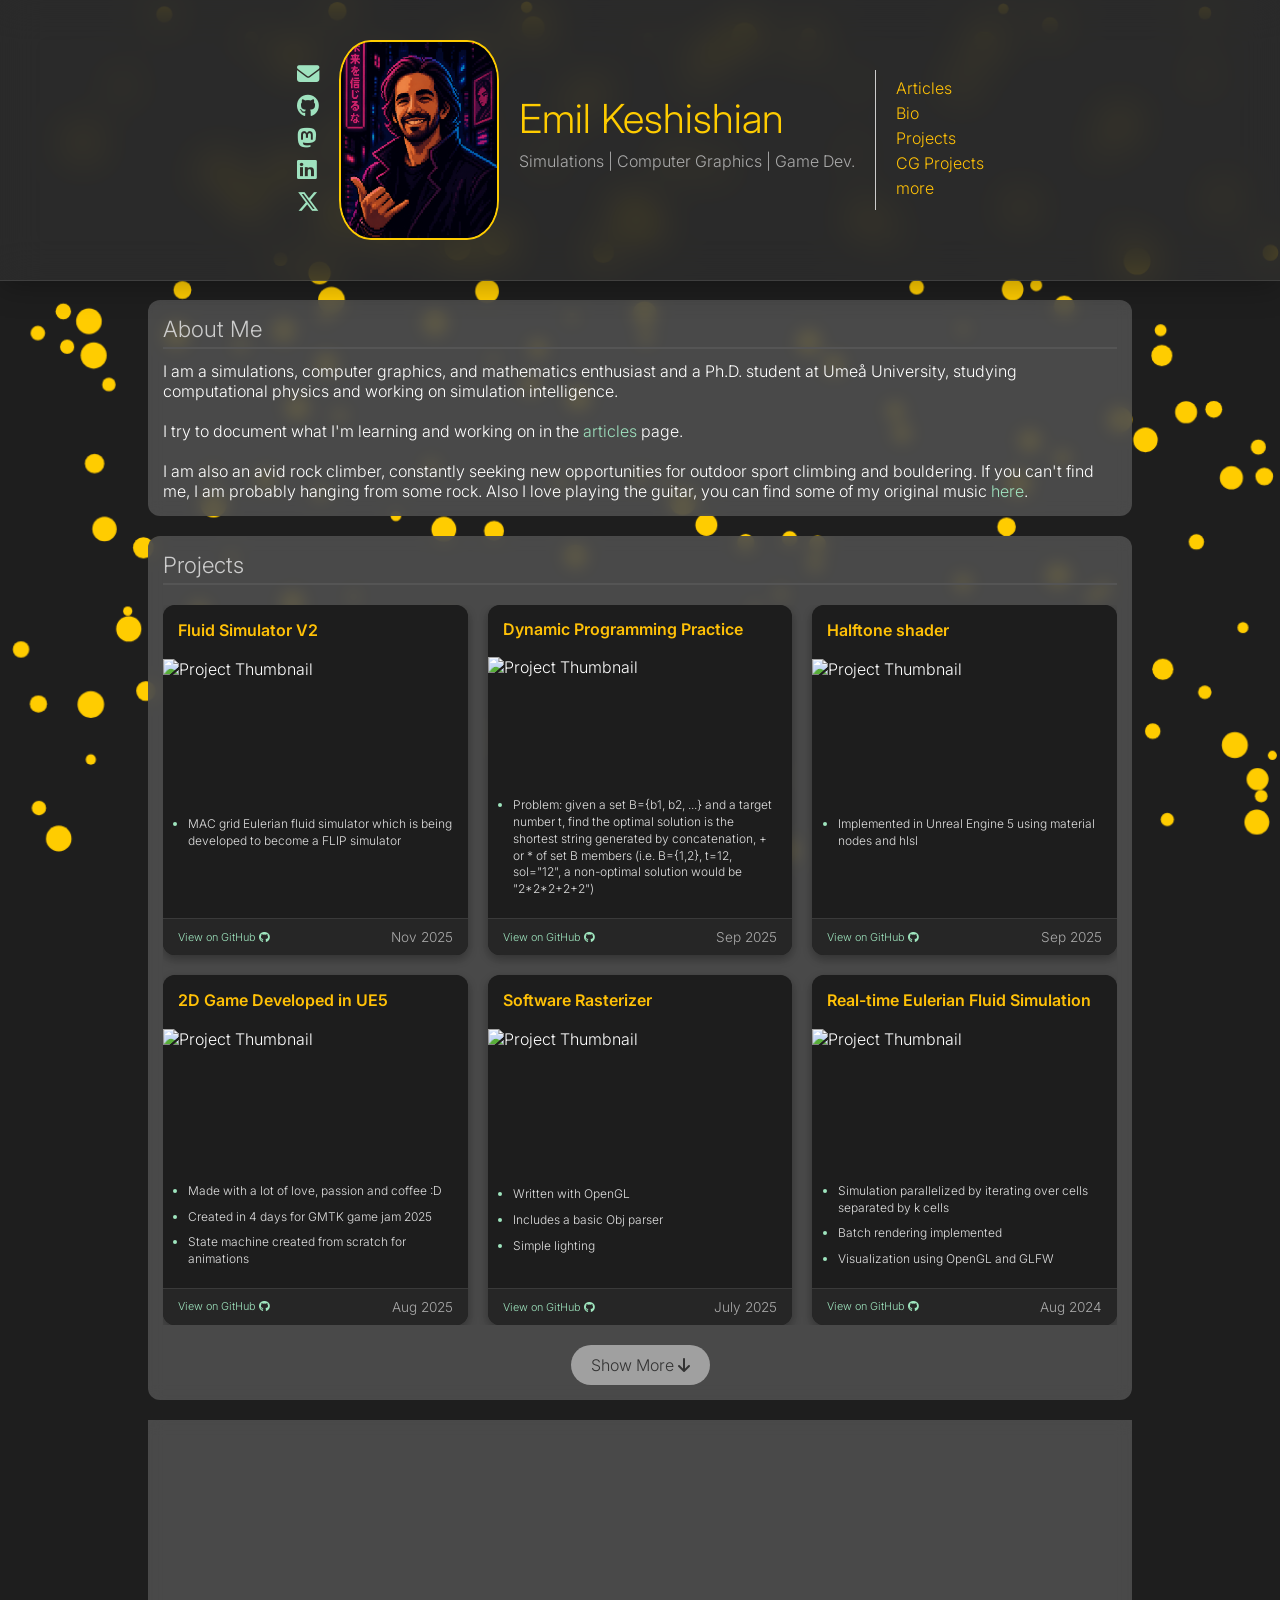
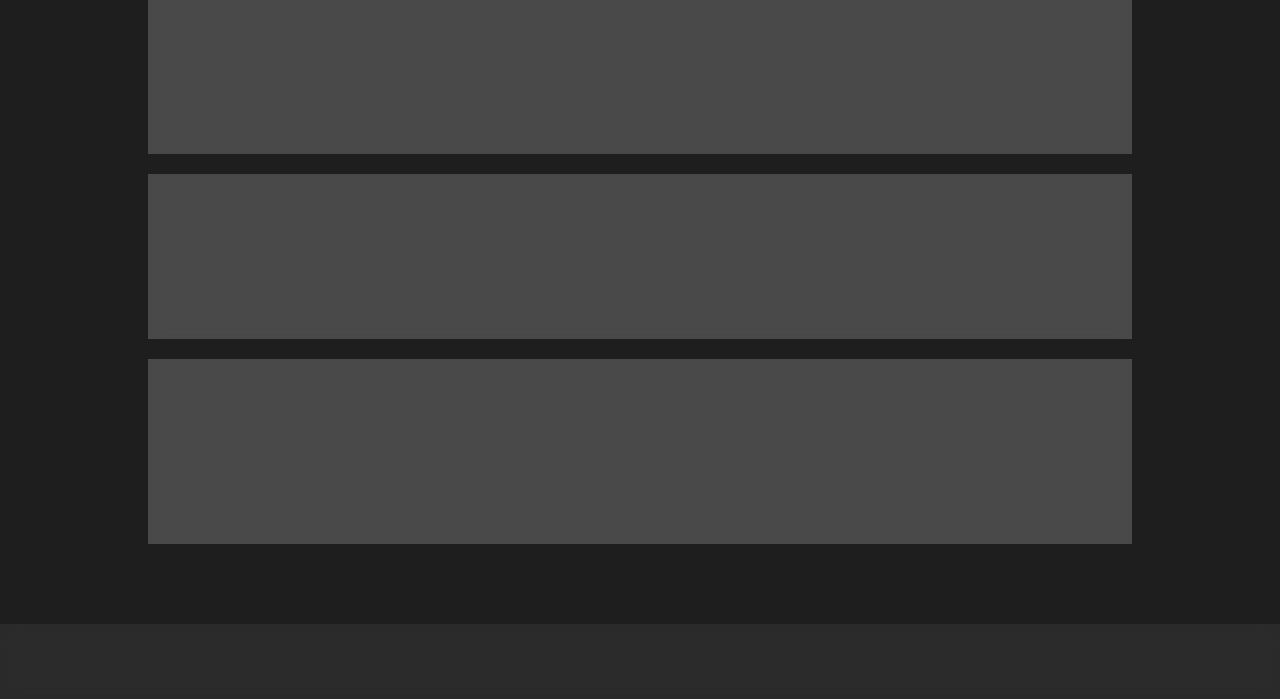
==== index.html @ 8bcf00ff "fix: link" ====
<!DOCTYPE html>
<html lang="en">
<head>
    <meta charset="UTF-8">
    <meta name="viewport" content="width=device-width, initial-scale=1.0">
    <meta name="google-site-verification" content="fWHd7AuyIKU2FDSsax-mWUvRZ1PryeuYMjYUoJtfT48" />
    <title>EmilKsh</title>
    <link href="https://fonts.googleapis.com/css2?family=JetBrains+Mono:wght@400;600&family=Inter:wght@300;400;600&display=swap" rel="stylesheet">
    <link rel="stylesheet" href="styles.css">
</head>
<body>
    <canvas id="myCanvas"></canvas>
    <script src="2DBallsWithCollision.js"></script>
    <header>
        <link href="https://cdnjs.cloudflare.com/ajax/libs/font-awesome/6.6.0/css/all.min.css" rel="stylesheet">
        <div class="header-container">
            <nav class="header-links">
                <a href="mailto:emil.keshishan@umu.se"><i class="fas fa-envelope"></i></a>
                <a href="https://github.com/EmilKsh" target="_blank"><i class="fab fa-github"></i></a>
                <a rel="me" href="https://mastodon.gamedev.place/@Emilkd"><i class="fa-brands fa-mastodon"></i></a>
                <a href="https://www.linkedin.com/in/emil-keshishian-50ab621b4/" target="_blank"><i class="fab fa-linkedin"></i></a>
                <!-- <a href="https://drive.google.com/file/d/1CKlAvBtIbfJ9ToDz2MbEmEGNivQzbcNC/view?usp=sharing" target="_blank"><i class="fas fa-file-alt"></i></a> -->
                <a rel="me" href="https://x.com/Emil_ksh"><i class="fab fa-x-twitter"></i></a>
            </nav>
            
            <div class="profile-container">
                <img src="./Images/ProfilePic.png" alt="Profile photo of Emil Keshishian">
                <div class="profile-info">
                    <h1>Emil Keshishian</h1>
                    <p>Simulations | Computer Graphics | Game Dev.</p>
                </div>
            </div>
            <div class="vertical-divider"></div> <!-- Thin vertical line -->
            <nav class="content-links">
                <a href="articles.html">Articles</a>
                <a href="#bio">Bio</a>
                <!-- <a href="#skills">Skills</a> -->
                <a href="#projects">Projects</a>
                <a href="#CGprojects">CG Projects</a>
                <!-- <a href="#awards">Awards</a> -->
                <a href="#quotes">more</a>
                <!-- <a href="#contact">Contact</a> -->
            </nav>
        </div>
    </header>

    <div class="container">
        <section class="section" id="bio">
            <div class="section-title">About Me</div>
            <p> I am a simulations, computer graphics, and mathematics enthusiast and a Ph.D. student at Umeå University, studying computational physics and working on simulation intelligence.
            </p>

            <p><br> I try to document what I'm learning and working on in the <a href="articles.html">articles</a> page.</p>

            <p><br>I am also an avid rock climber, constantly seeking new opportunities for outdoor sport climbing and bouldering. If you can't find me, I am probably hanging from some rock. Also I love playing the guitar, you can find some of my original music <a href="https://soundcloud.com/emil-k-derian">here</a>.</p>
        </section>

        <!-- <section class="section" id="skills">
            <div class="section-title">Skills</div>
            <div class="skills">
                <span>C++</span>
                <span>Python</span>
                <span>JavaScript</span>
                <span>Jira</span>
                <span>Git</span>
                <span>OpenGL</span>
                <span>OpenMP</span>
                <span>Cuda</span>
                <span>Unreal Engine 5</span>
                <span>Houdini VEX</span>
                <span>Matlab</span>
                <span>Simulink</span>
                <span>Arduino</span>
            </div>
        </section> -->

        <section class="section" id="projects">
            <div class="section-title">Projects</div>
            <div class="projects-grid">

                 <!-- Fluid Sim V2 -->
                <div class="project">
                    <h3 class="project-header">Fluid Simulator V2</h3>
                    <img src="Images/Projects/FluidSimImproved.gif" alt="Project Thumbnail">
                    <div class="project-info">
                        <p>MAC grid Eulerian fluid simulator which is being developed to become a FLIP simulator</p>
                    </div>
                    <div class="project-footer">
                        <a href="https://github.com/EmilKD/FlipFluidSim" target="_blank">View on GitHub <i class="fab fa-github"></i></a>
                        <span class="project-date">Nov 2025</span>
                    </div>
                </div>

                <!-- Blooper -->
                <div class="project">
                    <h3 class="project-header">Dynamic Programming Practice</h3>
                    <img src="Images/Projects/Blooper.gif" alt="Project Thumbnail">
                    <div class="project-info">
                        <p>Problem: given a set B={b1, b2, ...} and a target number t, find the optimal solution is the shortest string generated by concatenation, + or * of set B members (i.e. B={1,2}, t=12, sol="12", a non-optimal solution would be "2*2*2+2+2")</p>
                    </div>
                    <div class="project-footer">
                        <a href="https://github.com/EmilKD/Blooper" target="_blank">View on GitHub <i class="fab fa-github"></i></a>
                        <span class="project-date">Sep 2025</span>
                    </div>
                </div>

                <!-- Halftone shader -->
                <div class="project">
                    <h3 class="project-header">Halftone shader</h3>
                    <img src="Images/Projects/Halftone.gif" alt="Project Thumbnail">
                    <div class="project-info">
                        <p>Implemented in Unreal Engine 5 using material nodes and hlsl</p>
                    </div>
                    <div class="project-footer">
                        <a href="https://github.com/EmilKD/ProjectHalftone" target="_blank">View on GitHub <i class="fab fa-github"></i></a>
                        <span class="project-date">Sep 2025</span>
                    </div>
                </div>

                <!-- GMTK 2025 -->
                <div class="project">
                    <h3 class="project-header">2D Game Developed in UE5</h3>
                    <img src="Images/Projects/GMTK2025.gif" alt="Project Thumbnail">
                    <div class="project-info">
                        <p>Made with a lot of love, passion and coffee :D</p>
                        <p>Created in 4 days for GMTK game jam 2025</p>
                        <p>State machine created from scratch for animations</p>
                    </div>
                    <div class="project-footer">
                        <a href="https://github.com/EmilKD/GMTK2025" target="_blank">View on GitHub <i class="fab fa-github"></i></a>
                        <span class="project-date">Aug 2025</span>
                    </div>
                </div>

                <!-- Software Rasterizer -->
                <div class="project">
                    <h3 class="project-header">Software Rasterizer</h3>
                    <img src="Images/Projects/RenderEngine.gif" alt="Project Thumbnail">
                    <div class="project-info">
                        <p>Written with OpenGL</p>
                        <p>Includes a basic Obj parser</p>
                        <p>Simple lighting</p>
                    </div>
                    <div class="project-footer">
                        <a href="https://github.com/EmilKD/Oasis" target="_blank">View on GitHub <i class="fab fa-github"></i></a>
                        <span class="project-date">July 2025</span>
                    </div>
                </div>

                <!-- Eulerian Fluid Simulation -->
                <div class="project">
                    <h3 class="project-header">Real-time Eulerian Fluid Simulation</h3>
                    <img src="Images/Projects/EulerianFluidSimulation.gif" alt="Project Thumbnail">
                    <div class="project-info">
                        <p>Simulation parallelized by iterating over cells separated by k cells</p>
                        <p>Batch rendering implemented</p>
                        <p>Visualization using OpenGL and GLFW</p>
                    </div>
                    <div class="project-footer">
                        <a href="https://github.com/EmilKD/EulerianFluidSim" target="_blank">View on GitHub <i class="fab fa-github"></i></a>
                        <span class="project-date">Aug 2024</span>
                    </div>
                </div>

                <!-- Interactive RayTracer -->
                <div class="project">
                    <h3 class="project-header">Interactive RayTracer</h3>
                    <img src="Images/Projects/EmilsRayTracer_v0.3.gif" alt="Project Thumbnail">
                    <div class="project-info">
                        <p>Developed using C++, Walnut and ImGui</p>
                        <p>Physically-based light simulation</p>
                    </div>
                    <div class="project-footer">
                        <a href="https://github.com/EmilKD/RayTracer" target="_blank">View on GitHub <i class="fab fa-github"></i></a>
                        <span class="project-date">Nov 2024</span>
                    </div>
                </div>

                <!-- Real-time Soft Body Simulation -->
                <div class="project">
                    <h3 class="project-header">Real-time Soft Body Simulation with a Mass-Spring System</h3>
                    <img src="Images/Projects/Plastic Deformation.gif" alt="Project Thumbnail">
                    <div class="project-info">
                        <p>Developed with C++ and GLM library for GPU-based fast computations.</p>
                    </div>
                    <div class="project-footer">
                        <a href="https://github.com/EmilKD/SpringMassSystem" target="_blank">View on GitHub <i class="fab fa-github"></i></a>
                        <span class="project-date">Sep 2023</span>
                    </div>
                </div>

                <!-- VR Safety Training Software -->
                <div class="project">
                    <h3 class="project-header">VR Safety Training Software</h3>
                    <img src="Images/Projects/NVRP.gif" alt="Project Thumbnail">
                    <div class="project-info">
                        <p>This is a commercial software developed at <a href="https://drivingsimulator.ir/en">Nasir Simulator</a>. I contributed to the development of several scenarios and file handling systems.</p>
                    </div>
                    <div class="project-footer">
                        <a href="https://youtu.be/ZDLDx6vgu1s?si=4yoAc7H2T88S1eTu" target="_blank">Teaser Video <i class="fab fa-youtube"></i></a>
                        <span class="project-date">Sep 2023</span>
                    </div>
                </div>

                <!-- Conway's Game of Life -->
                <div class="project">
                    <h3 class="project-header">Conway’s Game of Life</h3>
                    <img src="Images/Projects/GameOfLife.gif" alt="Project Thumbnail">
                    <div class="project-info">
                        <p>Visualization using OpenGL and GLFW, C++ and GLM used for GPU-based fast computations.</p>
                    </div>
                    <div class="project-footer">
                        <a href="https://github.com/EmilKD/GameOfLife" target="_blank">View on GitHub <i class="fab fa-github"></i></a>
                        <span class="project-date">May 2024</span>
                    </div>
                </div>

                <!-- Topology Optimization -->
                <div class="project">
                    <h3 class="project-header">Topology Optimization</h3>
                    <img src="Images/Projects/TopoOpt.gif" alt="Project Thumbnail">
                    <div class="project-info">
                        <p>A recreation of the famous 88 line optimization paper</p>
                    </div>
                    <div class="project-footer">
                        <span></span>
                        <span class="project-date">Feb 2023</span>
                    </div>
                </div>

                <!-- Galaxy Simulation -->
                <div class="project">
                    <h3 class="project-header">Spiral Galaxy Manifold Structure Simulation</h3>
                    <img src="Images/Projects/GalaxySim.gif" alt="Project Thumbnail">
                    <div class="project-info">
                        <p>Recreating the galaxy manifold structure proposed in <a href="https://arxiv.org/abs/0908.0892" target="_blank">this</a> paper</p>
                    </div>
                    <div class="project-footer">
                        <span></span>
                        <span class="project-date">Sep 2022</span>
                    </div>
                </div>

                <!-- 2D Position Based Dynamics -->
                <div class="project">
                    <h3 class="project-header">2D Position Based Dynamics Simulation</h3>
                    <img src="Images/Projects/Constrained Dynamics.gif" alt="Project Thumbnail">
                    <div class="project-info">
                        <p>Developed in JSON and HTML</p>
                    </div>
                    <div class="project-footer">
                        <a href="https://github.com/EmilKD/TenMinutePhysicsProjects" target="_blank">View on GitHub <i class="fab fa-github"></i></a>
                        <span class="project-date">Aug 2024</span>
                    </div>
                </div>

                <!-- Hand Gestures CNN -->
                <div class="project">
                    <h3 class="project-header">Hand Gestures Detection Convolutional Neural Network</h3>
                    <img src="Images/Projects/HandGeasturesCNN.png" alt="Project Thumbnail">
                    <div class="project-info">
                        <p>Models created using TensorFlow, custom CNN and ResNet50 trained and compared.</p>
                    </div>
                    <div class="project-footer">
                        <a href="https://drive.google.com/file/d/1iQZFrJ1JV46GwI72qaMWCGQ6OWSA0TX0/view" target="_blank">View Project <i class="fas fa-file-pdf"></i></a>
                        <span class="project-date">May 2024</span>
                    </div>
                </div>

                <!-- RS5000 -->
                <div class="project">
                    <h3 class="project-header">Ultrasonic 3D Room Scanner Robot</h3>
                    <img src="Images/Projects/RS5000.png" alt="Project Thumbnail">
                    <div class="project-info">
                        <p>Control and data acquisition with Arduino</p>
                        <p>Data analysis, filtering and 3D visualization in Matlab</p>
                    </div>
                    <div class="project-footer">
                        <a href="https://drive.google.com/file/d/1rVUk3LDrMexwsrd2OaG_0aqXZieegsOH/view?usp=sharing" target="_blank">View Project <i class="fas fa-file-pdf"></i></a>
                        <span class="project-date">Mar 2022</span>
                    </div>
                </div>

                <!-- Clustering Agents -->
                <div class="project">
                    <h3 class="project-header">Clustering Agents</h3>
                    <img src="Images/Projects/ClusteringAgent.png" alt="Project Thumbnail">
                    <div class="project-info">
                        <p>A custom clustering algorithm written in Python</p>
                    </div>
                    <div class="project-footer">
                        <a href="https://github.com/EmilKD/ClusteringAgent.git" target="_blank">View on GitHub <i class="fab fa-github"></i></a>
                        <span class="project-date">May 2024</span>
                    </div>
                </div>

                <!-- Virtual Robot Pathfinding -->
                <div class="project">
                    <h3 class="project-header">Virtual Robot Pathfinding Project</h3>
                    <img src="Images/Projects/PathfindingRobot.png" alt="Project Thumbnail">
                    <div class="project-info">
                        <p>A*, Greedy, Local Search, DFS and BFS algorithms; interactive graphical program</p>
                    </div>
                    <div class="project-footer">
                        <a href="https://github.com/EmilKD/Pathfinder" target="_blank">View on GitHub <i class="fab fa-github"></i></a>
                        <span class="project-date">May 2024</span>
                    </div>
                </div>

                <!-- Experimental Modal Analysis -->
                <div class="project">
                    <h3 class="project-header">Experimental Modal Analysis of a Steel Rod and FEM Validation</h3>
                    <img src="Images/Projects/ExperimentalModalAnalysis.png" alt="Project Thumbnail">
                    <div class="project-info">
                        <p>Analyzed FRFs using various methods; FEM simulation performed with Abaqus.</p>
                    </div>
                    <div class="project-footer">
                        <a href="https://drive.google.com/file/d/17fGN8HMkt5rnY1Z12w3hMv6fNIOMisvn/view?usp=drive_link" target="_blank">View Project <i class="fas fa-file-pdf"></i></a>
                        <span class="project-date">Jun 2024</span>
                    </div>
                </div>

                <!-- ML Regression and Classification -->
                <div class="project">
                    <h3 class="project-header">ML Regression and Classification</h3>
                    <img src="Images/Projects/MLRegressionClassification.png" alt="Project Thumbnail">
                    <div class="project-info">
                        <p>Comparison of logistic regression, KNN, decision tree, random forest and SVM performance on two datasets</p>
                    </div>
                    <div class="project-footer">
                        <div>
                            <a href="https://github.com/EmilKD/MLRegressionAndClassification.git" target="_blank">View on GitHub <i class="fab fa-github"></i></a>
                            <a href="https://drive.google.com/file/d/1bxkv5r0STAbZMhQPFwimwqJksu5dktag/view?usp=drive_link" target="_blank"><i class="fas fa-file-pdf"></i></a>
                        </div>
                        <span class="project-date">May 2024</span>
                    </div>
                </div>

                <!-- LSTM Emotion Detection -->
                <!-- <div class="project">
                    <h3 class="project-header">LSTM Neural Network for Emotion Detection from Audio Files</h3>
                    <img src="https://via.placeholder.com/100" alt="Project Thumbnail">
                    <div class="project-info">
                        <p>Created using TensorFlow and Librosa libraries for data augmentation.</p>
                    </div>
                    <div class="project-footer">
                        <a href="https://drive.google.com/file/d/1iQZFrJ1JV46GwI72qaMWCGQ6OWSA0TX0/view?usp=drive_link" target="_blank">View Project <i class="fas fa-file-pdf"></i></a>
                        <span class="project-date">May 2024</span>
                    </div>
                </div> -->

                <!-- Analytical Modal Analysis of 2D Beam -->
                <div class="project">
                    <h3 class="project-header">Analytical Modal Analysis of Two-Dimensional Beam</h3>
                    <img src="Images/Projects/2DBeamModalAnalysis.png" alt="Project Thumbnail">
                    <div class="project-info">
                        <p>Computed modal parameters for the extracted analytical model and performed FEM simulations.</p>
                    </div>
                    <div class="project-footer">
                        <a href="https://drive.google.com/file/d/1HIV2og8UgamDYQTML57GxIPPVVLdkqOa/view?usp=drive_link" target="_blank">View Project <i class="fas fa-file-pdf"></i></a>
                        <span class="project-date">Apr 2024</span>
                    </div>
                </div>

                <!-- Piezoelectric Patch -->
                <div class="project">
                    <h3 class="project-header">Finite Element Simulation of a Piezoelectric Patch Attached to a Beam</h3>
                    <img src="Images/Projects/PiezoPatch.png" alt="Project Thumbnail">
                    <div class="project-info">
                        <p>Performed modal analysis and FEM simulations using Abaqus.</p>
                    </div>
                    <div class="project-footer">
                        <a href="https://drive.google.com/file/d/1CG-Jw5wdWP2VfzUYrSl6hd5Owl7mPLIe/view?usp=drive_link" target="_blank">View Project <i class="fas fa-file-pdf"></i></a>
                        <span class="project-date">Jun 2024</span>
                    </div>
                </div>

                <!-- Femur Stress FEA -->
                <div class="project">
                    <h3 class="project-header">Finite Element Analysis of Forces on the Femur During a Gait Cycle</h3>
                    <img src="Images/Projects/FemurStress.png" alt="Project Thumbnail">
                    <div class="project-info">
                        <p>Conducted CAD model cleanup and FEM simulation using Abaqus.</p>
                    </div>
                    <div class="project-footer">
                        <div>
                            <a href="https://drive.google.com/file/d/1QRIqfOP7XWHWzlVuHW0Nuu1KVobqaKRM/view?usp=drive_link" target="_blank">Farsi Doc. <i class="fas fa-file-pdf"></i></a>
                            <a href="https://drive.google.com/file/d/1W5bUf_MkbB223E6X0Q5_vVY3BjFKtHCO/view?usp=drive_link" target="_blank">English Doc. <i class="fas fa-file-pdf"></i></a>
                        </div>
                        <span class="project-date">Feb 2023</span>
                    </div>
                </div>

                <!-- Blood Flow -->
                <div class="project">
                    <h3 class="project-header">Blood Flow in an Obstructed Vein Finite Element Analysis</h3>
                    <img src="Images/Projects/BloodFlow.png" alt="Project Thumbnail">
                    <div class="project-info">
                        <p>Performed fluid-structural coupled FEM simulation in Ansys.</p>
                    </div>
                    <div class="project-footer">
                        <div>
                            <a href="https://drive.google.com/file/d/1i3VWkyni3XDwOU27si2j0kWlsjh17f4y/view?usp=drive_link" target="_blank">Farsi Doc. <i class="fas fa-file-pdf"></i></a>
                            <a href="https://drive.google.com/file/d/16_RNRmFCNif77UI7VzuEY-bsLzjVliyD/view?usp=drive_link" target="_blank">English Doc. <i class="fas fa-file-pdf"></i></a>
                        </div>
                        <span class="project-date">May 2023</span>
                    </div>
                </div>

                <!-- Stewart Platform -->
                <div class="project">
                    <h3 class="project-header">Design and Manufacturing of a Stewart Platform</h3>
                    <img src="Images/Projects/StewartPlatform.jpg" alt="Project Thumbnail">
                    <div class="project-info">
                        <p>Inverse kinematics and robot motion planning</p>
                    </div>
                    <div class="project-footer">
                        <div>
                            <a href="https://drive.google.com/file/d/1i3VWkyni3XDwOU27si2j0kWlsjh17f4y/view?usp=drive_link" target="_blank">Farsi Doc <i class="fas fa-file-pdf"></i></a>
                            <a href="https://drive.google.com/file/d/16_RNRmFCNif77UI7VzuEY-bsLzjVliyD/view?usp=drive_link" target="_blank">English Doc <i class="fas fa-file-pdf"></i></a>
                        </div>
                        <span class="project-date">May 2023</span>
                    </div>
                </div>

            </div>

            <button id="showMoreBtn" class="show-more-btn">Show More <i class="fa-solid fa-arrow-down"></i></button>
        </section>

        <section class="section" id="CGprojects">
            <div class="section-title">CG Projects</div>
            <div class="cg-projects-grid">

                <div class="cg-project">
                    <img src="Images/CG Projects/DumpTruck.gif" alt="Project Thumbnail">
                    <div class="project-info">
                        <p>Made with blender and after effects</p>
                    </div>
                    <div class="project-footer">
                        <span class="project-date">Nov 2023</span>
                    </div>
                </div>

                <div class="cg-project">
                    <img src="Images/CG Projects/Electricity.gif" alt="Project Thumbnail">
                    <div class="project-info">
                        <p>Made with Houdini</p>
                    </div>
                    <div class="project-footer">
                        <span class="project-date">Sep 2020</span>
                    </div>
                </div>

                <div class="cg-project">
                    <img src="Images/CG Projects/BlackHole.gif" alt="Project Thumbnail">
                    <div class="project-info">
                        <p>Made with Blender</p>
                    </div>
                    <div class="project-footer">
                        <span class="project-date">Mar 2021</span>
                    </div>
                </div>

                <div class="cg-project">
                    <img src="Images/CG Projects/Curl.gif" alt="Project Thumbnail">
                    <div class="project-info">
                        <p>Made with Houdini</p>
                    </div>
                    <div class="project-footer">
                        <span class="project-date">Oct 2020</span>
                    </div>
                </div>

                <div class="cg-project">
                    <img src="Images/CG Projects/LoneSwordman.gif" alt="Project Thumbnail">
                    <div class="project-info">
                        <p>Made with Blender</p>
                    </div>
                    <div class="project-footer">
                        <span class="project-date">Jun 2021</span>
                    </div>
                </div>

                <div class="cg-project">
                    <img src="Images/CG Projects/Desert.gif" alt="Project Thumbnail">
                    <div class="project-info">
                        <p>Made with Blender</p>
                    </div>
                    <div class="project-footer">
                        <span class="project-date">Apr 2021</span>
                    </div>
                </div>

                <div class="cg-project">
                    <img src="Images/CG Projects/Car.gif" alt="Project Thumbnail">
                    <div class="project-info">
                        <p>Made with Blender</p>
                    </div>
                    <div class="project-footer">
                        <span class="project-date">Sep 2020</span>
                    </div>
                </div>

                <div class="cg-project">
                    <img src="Images/CG Projects/HalfAdder.gif" alt="Project Thumbnail">
                    <div class="project-info">
                        <p>Made with Blender</p>
                    </div>
                    <div class="project-footer">
                        <span class="project-date">Jan 2021</span>
                    </div>
                </div>
                
            </div>
        </section>

        <!-- <section class="section">
            <div class="section-title">Hobbies & Interests</div>
            <p>Rock climbing is a passion of mine, combining physical challenge with problem-solving. I'm captivated by the craftsmanship of mechanical watches and enjoy expressing myself through guitar playing.</p>
        </section> -->
    
        <!-- <section class="section">
            <div class="section-title">Education</div>
            <div class="subsection">
                <p><strong>B.Sc. in Mechanical Engineering <span style="float: right;">K.N. Toosi University of Technology</span></strong></p>
                
            </div>
        </section> -->
        
        <!-- <section class="section" id="awards">
            <div class="section-title">
                <i class="fas fa-trophy"></i> Awards and Achievements
            </div>
            <div class="award">
                <p>Ph.D. admission in Computational Physics, Umeå University</p>
            </div>
            <div class="award">
                <p>Fully-funded Ph.D. admission in Computer Science, University of Maryland, Baltimore County</p>
            </div>
            <div class="award">
                <p>Fully funded scholarship for M.Sc. in Mechanical Engineering from University of Tehran</p>
            </div>
            <div class="award">
                <p>Fully funded scholarship for B.Sc. in Mechanical Engineering from K.N. Toosi University of Technology</p>
            </div>
            <div class="award">
                <p>Ranked 86th in The Iranian Graduate Enterance Exam</p>
            </div>
            <div class="award">
                <p>Ranked Top 1% in The Iranian University Enterance Exam</p>
            </div>
            <div class="award">
                <p>Achieved 2nd place in the 2017 RoboCup Iran Open Robotics competition</p>
            </div>
            <div class="award">
                <p>Awarded 1st place in the 46th International Roshd film festival - Best Short Animation</p>
            </div>
        </section> -->

        <section class="section" id="quotes">
            <div class="section-title">
                Favorite quotes 
            </div>
            
            <p id="quote-text">"To deal with hyper-planes in a 14-dimensional space, visualize a 3-D space and say “fourteen” to yourself very loudly. Everyone does it.“ -Geoff Hinton</p>
        
            <button id="next-quote-btn" class="next-button">
                <i class="fas fa-arrow-right"></i> Next
            </button>
        </section>
    
        <section class="section" id="jokes">
            <div class="section-title">
                Some terrible jokes <i class="fa-solid fa-face-smile"></i>
            </div>
            
            <p id="joke-text">“-What’s the integral of 1/cabin with respect to cabin\?<br>-most people will say "LOG CABIN!"<br>-no, its a boathouse. log cabin PLUS C”</p>
    
            <button id="next-joke-btn" class="next-button">
                <i class="fas fa-arrow-right"></i> Next
            </button>
        </section>
        
        <script>
            // Quotes
            const quotes = [
                "\"Raytracing is the technology of the future, and it always will be -David Kirk",
                
                "\"To deal with hyper-planes in a 14-dimensional space, visualize a 3-D space and say “fourteen” to yourself very loudly. Everyone does it.\" -Geoff Hinton",

                "\"Nothing is too wonderful to be true if it be consistent with the laws of nature.\" -Michael Faraday",

                "\"I can do a score of things that can't be done\" the Golux said. \"I can find a thing which I cannot see and see thing I cannot find. The first is time; the second is a spot before my eyes. I can feel a thing I cannot touch and touch a thing I cannot feel. The first is sad and sorry; the second is your heart\".\"The 13 Clocks\" James Thurber",

                "\"Only those who will risk going too far can possibly find out how far one can.\" T. S. Elliot",

                "\"I know that you believe that you understand what you think I said but I am not sure you realize that what you heard is not what I meant\". \"It’s not all fun and games. But there’s definitely fun.  And games.\" Mike Katchabaw"
            ];
        
            // Jokes
            const jokes = [
                "\"-What’s the integral of 1/cabin with respect to cabin\? -most people will say ”LOG CABIN!”\n-no, its a boathouse. log cabin PLUS C\"",
                "Why do programmers prefer dark mode? Because light attracts bugs!",
                "How many programmers does it take to change a light bulb? None. It's a hardware problem.",
                "Why do Java developers wear glasses? Because they don't see sharp.",
                "I would tell you a UDP joke, but you might not get it.",
                "There are 10 kinds of people in the world: those who understand binary and those who don't."
            ];

            let currentQuoteIndex = 0;
            let currentJokeIndex = 0;

            function showNextQuote() {
                currentQuoteIndex = (currentQuoteIndex + 1) % quotes.length;
                document.getElementById('quote-text').textContent = quotes[currentQuoteIndex];
            }
        
            function showNextJoke() {
                currentJokeIndex = (currentJokeIndex + 1) % jokes.length; // Loop back to the start
                document.getElementById('joke-text').textContent = jokes[currentJokeIndex];
            }
        
            document.getElementById('next-quote-btn').addEventListener('click', showNextQuote);
            document.getElementById('next-joke-btn').addEventListener('click', showNextJoke);
        </script>
        
        
    </div>

    <footer>
        <p>Last updated May 2026</p>
        <button onclick="window.scrollTo({top: 0, behavior: 'smooth'});">Back to Top</button>
    </footer>
    
    
    <script>
        const projectsGrid = document.getElementById("projects");
        const showMoreBtn = document.getElementById("showMoreBtn");
        const projects = Array.from(projectsGrid.querySelectorAll(".project"));

        let expanded = false;

        // Function to calculate number of items in N rows
        function getVisibleCount(rows = 2) {
        if (!projects.length) return 0;

        const firstCard = projects[0];
        const cardHeight = firstCard.offsetHeight;
        const gap = parseInt(window.getComputedStyle(projectsGrid).rowGap) || 0;

        const rowHeight = cardHeight + gap;
        const gridWidth = projectsGrid.clientWidth;

        // Calculate number of columns that fit
        const cardStyle = window.getComputedStyle(firstCard);
        const cardWidth = firstCard.offsetWidth + parseInt(cardStyle.marginLeft) + parseInt(cardStyle.marginRight);

        const columns = Math.floor(gridWidth / cardWidth) || 1;

        // Total items to show = rows * columns
        return rows * columns;
        }

        // Initially hide items beyond first N rows
        function updateProjects() {
        const visibleCount = getVisibleCount(2); // default 3 rows
        projects.forEach((project, index) => {
            project.style.display = expanded || index < visibleCount ? "flex" : "none";
        });
        }

        // Initial setup
        updateProjects();

        // Show More / Show Less button
        showMoreBtn.addEventListener("click", () => {
        expanded = !expanded;
        updateProjects();
        showMoreBtn.textContent = expanded ? "Show Less" : "Show More";
        });

        // Recalculate on resize
        window.addEventListener("resize", () => {
        if (!expanded) updateProjects();
        });

        // Horizontal scroll with mouse wheel on CG projects panel
        const cgProjectsGrid = document.querySelector('.cg-projects-grid');
        if (cgProjectsGrid) {
            cgProjectsGrid.addEventListener('wheel', (e) => {
                e.preventDefault();
                cgProjectsGrid.scrollLeft += e.deltaY > 0 ? 100 : -100;
            });
        }
    </script>
</body>
</html>
---- styles.css ----
/* ---------- Base / Reset ---------- */
* {
    margin: 0;
    padding: 0;
    box-sizing: border-box;
    font-family: 'Inter', 'Arial', sans-serif;
    font-weight: 300;
}

html {
    scroll-behavior: smooth;
}

a:link,
a:visited {
    color: #9fe2bf;
    background-color: transparent;
    text-decoration: none;
}

a:hover {
    color: #e0e0e0;
    text-decoration: underline;
}

a:active {
    color: yellow;
    text-decoration: underline;
}

body {
    background-color: #1e1e1e;
    color: #e0e0e0;
    min-height: 100vh;
    margin: 0;
    position: relative;
    overflow-y: auto;
}

/* ---------- Canvas / Container / Header ---------- */

canvas {
    position: fixed;
    top: 0;
    left: 0;
    width: 100vw;
    height: 100vh;
    z-index: -1;
    pointer-events: none;
}

.container {
    position: relative;
    z-index: 1;
    padding: 280px 20px 50px;
    max-width: 1024px;
    margin: 0 auto;
    color: white;
    padding-bottom: 50px;
}

/* ---------- Page Header ---------- */
header {
    position: fixed;
    top: 0;
    left: 0;
    width: 100%;
    display: flex;
    justify-content: center;
    align-items: center;
    padding: 40px;
    background: rgba(46, 46, 46, 0.8);
    backdrop-filter: blur(20px);
    -webkit-backdrop-filter: blur(20px);
    border-bottom: 1px solid rgba(255, 255, 255, 0.1);
    box-shadow: 0 4px 30px rgba(0, 0, 0, 0.3);
    z-index: 1000;
}

.header-container {
    display: flex;
    align-items: center;
    justify-content: center;
    position: relative;
}

.header-links {
    font-size: 1.4em;
    margin-right: 20px;
    display: flex;
    flex-direction: column;
    justify-content: center;
}

.header-links a { display: block; margin-bottom: 5px; color: #9fe2bf; }

.vertical-divider {
    width: 1px;
    background-color: #cccccc;
    height: 140px;
    margin: 0 20px;
}

.content-links { display: flex; flex-direction: column; }
.content-links a { color: #ffc107; margin-bottom: 5px; font-size: 1 em; }

.profile-container { display: flex; align-items: center; }

header img {
    border-radius: 20%;
    width: 160px;
    height: 200px;
    object-fit: cover;
    border: 2px solid #ffcc00;
    margin-right: 20px;
}

.profile-info { text-align: left; }
.profile-info h1 { font-size: 2.5em; color: #ffcc00; margin-bottom: 8px; }
.profile-info p { font-size: 1em; margin-bottom: 1em; color: #aaaaaa; }

/* ---------- Sections ---------- */
.section {
    background: rgba(78, 78, 78, 0.9);
    backdrop-filter: blur(8px);
    border-radius: 12px;
    padding: 15px;
    margin-top: 20px;
}

.section-title {
    font-size: 1.4em;
    color: #cccccc;
    margin-bottom: 12px;
    border-bottom: 2px solid #555555;
    padding-bottom: 5px;
}

/* ---------- Footer ---------- */
footer {
    font-size: 0.8em;
    display: flex;
    align-items: center;
    justify-content: center;
    gap: 10px;
    padding: 20px;
    background: rgba(255, 255, 255, 0.06);
    backdrop-filter: blur(8px);
    margin-top: 30px;
}

footer p { margin: 10px; }

footer button {
    background-color: #a0a0a0;
    border: none;
    color: #1e1e1e;
    padding: 10px 20px;
    font-size: 1em;
    cursor: pointer;
    border-radius: 5px;
}

/* ---------- Basic Lists ---------- */
ul { padding-left: 20px; }
li { margin-bottom: 8px; }

/* ---------- Projects Grid & Cards ---------- */
.projects-grid {
  display: grid;
  grid-template-columns: repeat(auto-fill, minmax(280px, 1fr));
  grid-auto-rows: 1fr; /* or a fixed height if your cards are fixed */
  gap: 20px;
  margin-top: 20px;

  /* cap at 3 rows */
  max-height: calc((1fr + 20px) * 3); /* not valid for 1fr, so better use fixed */
  overflow: hidden;
  transition: max-height 0.5s ease;
}

.cg-projects-grid {
  display: flex;
  flex-direction: row;
  gap: 20px;
  margin-top: 20px;
  overflow-x: auto;
  overflow-y: hidden;
  padding-bottom: 10px;
  scroll-behavior: smooth;
  height: 250px;
  align-items: stretch;
}

/* Custom scrollbar styling for WebKit browsers (Chrome, Safari, Edge) */
.cg-projects-grid::-webkit-scrollbar {
  height: 8px;
}

.cg-projects-grid::-webkit-scrollbar-track {
  background: rgba(50, 50, 50, 0.5);
  border-radius: 10px;
}

.cg-projects-grid::-webkit-scrollbar-thumb {
  background: #9fe6bf;
  border-radius: 10px;
  border: 2px solid rgba(50, 50, 50, 0.5);
}

.cg-projects-grid::-webkit-scrollbar-thumb:hover {
  background: #a8f0c7;
}

/* Scrollbar styling for Firefox */
.cg-projects-grid {
  scrollbar-width: thin;
  scrollbar-color: #a0a0a0 rgba(50, 50, 50, 0.5);
}

.projects-grid.expanded {
  max-height: none;
}

/* Card */
.project {
    display: flex;
    flex-direction: column;
    background-color: #1d1d1d;
    border-radius: 12px;        /* card controls the rounded corners */
    overflow: hidden;           /* clip children so corners stay rounded */
    box-shadow: 0 4px 10px rgba(0,0,0,0.3);
    transition: transform 0.18s ease, box-shadow 0.18s ease;
    flex-shrink: 0;
    min-width: 280px;
    height: 350px;
}

/* Card */
.cg-project {
    display: flex;
    flex-direction: column;
    background-color: #1d1d1d;
    border-radius: 12px;        /* card controls the rounded corners */
    overflow: hidden;           /* clip children so corners stay rounded */
    box-shadow: 0 4px 10px rgba(0,0,0,0.3);
    transition: transform 0.18s ease, box-shadow 0.18s ease;
    flex-shrink: 0;
    width: 220px;
    height: 220px;
}

/* CG project specific styling - hide info and footer, make image fill card */
.cg-project .project-info {
    display: none;
}

.cg-project .project-footer {
    display: none;
}

.cg-project img {
    width: 100%;
    height: 100%;
    object-fit: cover;
    margin: 0;
}

/* Title bar that sits directly above the image (h3.project-header) */
.project-header {
    margin: 0;
    padding: 15px 15px;
    min-height: 36px;
    display: flex;
    align-items: center;
    gap: 10px;
    font-size: 1rem;
    font-weight: 600;
    color: #ffc107;
    background: rgba(30, 30, 30, 0.72);
    border-radius: 0;           /* remove separate rounding from header */
    box-sizing: border-box;
    text-align: left;
}

/* Project image — keep the fixed small size you asked for */
.project img {
    display: block;
    width: 100%;          /* preserve your requested size */
    height: 40%;         /* preserve your requested size */
    object-fit: cover;
    margin: 0.25rem auto;  /* small breathing room, centered */
    border-radius: 0;      /* remove rounding from image */
    box-shadow: none;
}

/* Info area */
.project-info {
    padding: 12px;
    color: #e0e0e0;
    flex: 1;
}

/* Old rule for .project-info h3 is not used now, but keep safe */
.project-info h3 { margin-bottom: 8px; color: #ffc107; }

.project-info p {
    font-size: 0.75em;
  display: list-item;
  list-style-type: disc;
  list-style-position: outside;
  margin: 0 0 8px 1.1em;   /* small gap + left indent for the marker */
  padding: 0;
  line-height: 1.4;
  color: #e0e0e0;
}

/* style the bullet marker color (modern browsers) */
.project-info p::marker {
  color: #9fe6bf;
  font-size: 1.05em;
}

.project-info a { color: #9fe6bf; text-decoration: none; }
.project-info a:hover { text-decoration: underline; }

/* Footer: left = links, right = date */
.project-footer {
    font-size: 0.75em;
    display: flex;
    justify-content: space-between;
    align-items: center;
    padding: 10px 15px;
    background-color: #262626;
    border-top: 1px solid #3a3a3a;
}

.project-footer a { color: #9fe6bf; text-decoration: none; font-size: 0.9em; }
.project-footer a:hover { text-decoration: underline; }

.project-footer .project-date { font-size: 0.85rem; color: #aaa; }

/* small icon spacing */
.project-info a i,
.project-footer a i { margin-right: 6px; font-size: 1em; }


/* #jokes {
    background: rgba(255, 255, 255, 0.6);
    backdrop-filter: blur(8px);
    border-radius: 10px;
    padding: 20px;
    text-align: center;
    color: white;
    margin-top: 20px;
    box-shadow: 0 4px 8px rgba(0,0,0,0.1);
} */

.next-button {
    margin-top: 10px;
    padding: 10px 20px;
    background-color: #a0a0a0;
    border: none;
    color: #333333;
    font-size: 0.8em;
    cursor: pointer;
    border-radius: 25px;
    display: inline-flex;
    align-items: center;
    gap: 5px;
    transition: transform 0.18s, background-color 0.18s;
}

.next-button i { font-size: 1.5em; }
.next-button:hover { background-color: #c0c0c0; transform: scale(1.06); }

/* ---------- Show More button ---------- */
.show-more-btn {
    margin: 20px auto 0;
    display: block;
    padding: 10px 20px;
    background-color: #a0a0a0;
    color: #333333;
    border: none;
    border-radius: 25px;
    font-size: 1em;
    cursor: pointer;
    transition: transform 0.18s, background-color 0.18s;
}

.show-more-btn:hover {
    background-color: #c0c0c0;
    transform: scale(1.03);
}

/* ---------- Responsive tweaks ---------- */
@media (max-width: 420px) {
    .project img {
        width: 100%;
        height: 40%;
    }
    .project-header { padding: 10px 8px; min-height: 48px; font-size: 0.95rem; }
}

@media (max-width: 768px) {
    .container {
        position: relative;
        z-index: 1;
        padding: 210px 20px 50px;
        max-width: 100%;
        margin: 0 auto;
        color: white;
        padding-bottom: 50px;
    }

    header {
        padding: 20px 10px;
        flex-direction: column;
        text-align: center;
    }

    .header-container {
        flex-direction: column;
        width: 100%;
    }

    .header-links {
        flex-direction: row;
        justify-content: center;
        margin-right: 0;
        margin-top: 0px;
        margin-bottom: 5px;
        font-size: 1.2em;
        order: 2;
    }

    .header-links a {
        margin: 0 15px;
    }

    .vertical-divider {
        display: none;
    }

    .profile-container {
        flex-direction: row;
        text-align: left;
        margin-bottom: 10px;
        order: 1;
        gap: 10px;
    }

    header img {
        width: auto;
        max-width: 80px;
        max-height: 100px;
        margin-right: 10px;
        margin-left: 15px;
    }

    .profile-info h1 { font-size: 1.2em; }
    .profile-info p { font-size: 0.9em; margin-bottom: 0.5em; }

    .content-links {
        order: 3;
    }

    header img {
        width: 120px;
        height: 150px;
        margin-right: 0;
        margin-bottom: 10px;
    }

    .profile-info h1 {
        font-size: 1.5em;
    }

    .profile-info p {
        font-size: 0.75em;
    }

    .content-links {
        flex-direction: row;
        justify-content: center;
        margin-top: 10px;
    }

    .content-links a {
        margin: 0 10px;
        font-size: 0.9em;
    }

    .section {
        padding: 10px;
        margin-top: 15px;
    }

    .section-title {
        font-size: 1.2em;
    }

    .projects-grid {
        grid-template-columns: repeat(auto-fill, minmax(220px, 1fr));
        gap: 12px;
    }

    .project {
        min-width: 160px;
        height: auto;
        max-height: 280px;
        min-height: 200px;
    }

    .project-header {
        padding: 10px 10px;
        min-height: 36px;
        font-size: 1rem;
    }

    .project-info {
        padding: 8px 10px;
    }

    .project-info p {
        font-size: 0.75em;
        margin: 0 0 6px 1em;
        line-height: 1.3;
    }

    .project-footer {
        padding: 8px 12px;
    }

    .project-footer a {
        font-size: 0.85em;
    }

    .project img {
        width: 100%;
        max-width: 250px;
        margin: 0.75rem auto;
    }

    .cg-projects-grid {
        height: 150px;
    }

    .cg-project {
        width: 150px;
    }

    footer {
        flex-direction: row;
        gap: 10px;
    }

    footer p {
        font-size: 0.75em;
        margin: 5px 0;
    }

    .next-button {
        font-size: 0.9em;
        padding: 8px 16px;
    }

    .show-more-btn {
        font-size: 0.9em;
        padding: 8px 16px;
    }
 
    footer button {
    background-color: #a0a0a0;
    border: none;
    color: #1e1e1e;
    padding: 10px 20px;
    font-size: 0.75em;
    cursor: pointer;
    border-radius: 10px;
}
}
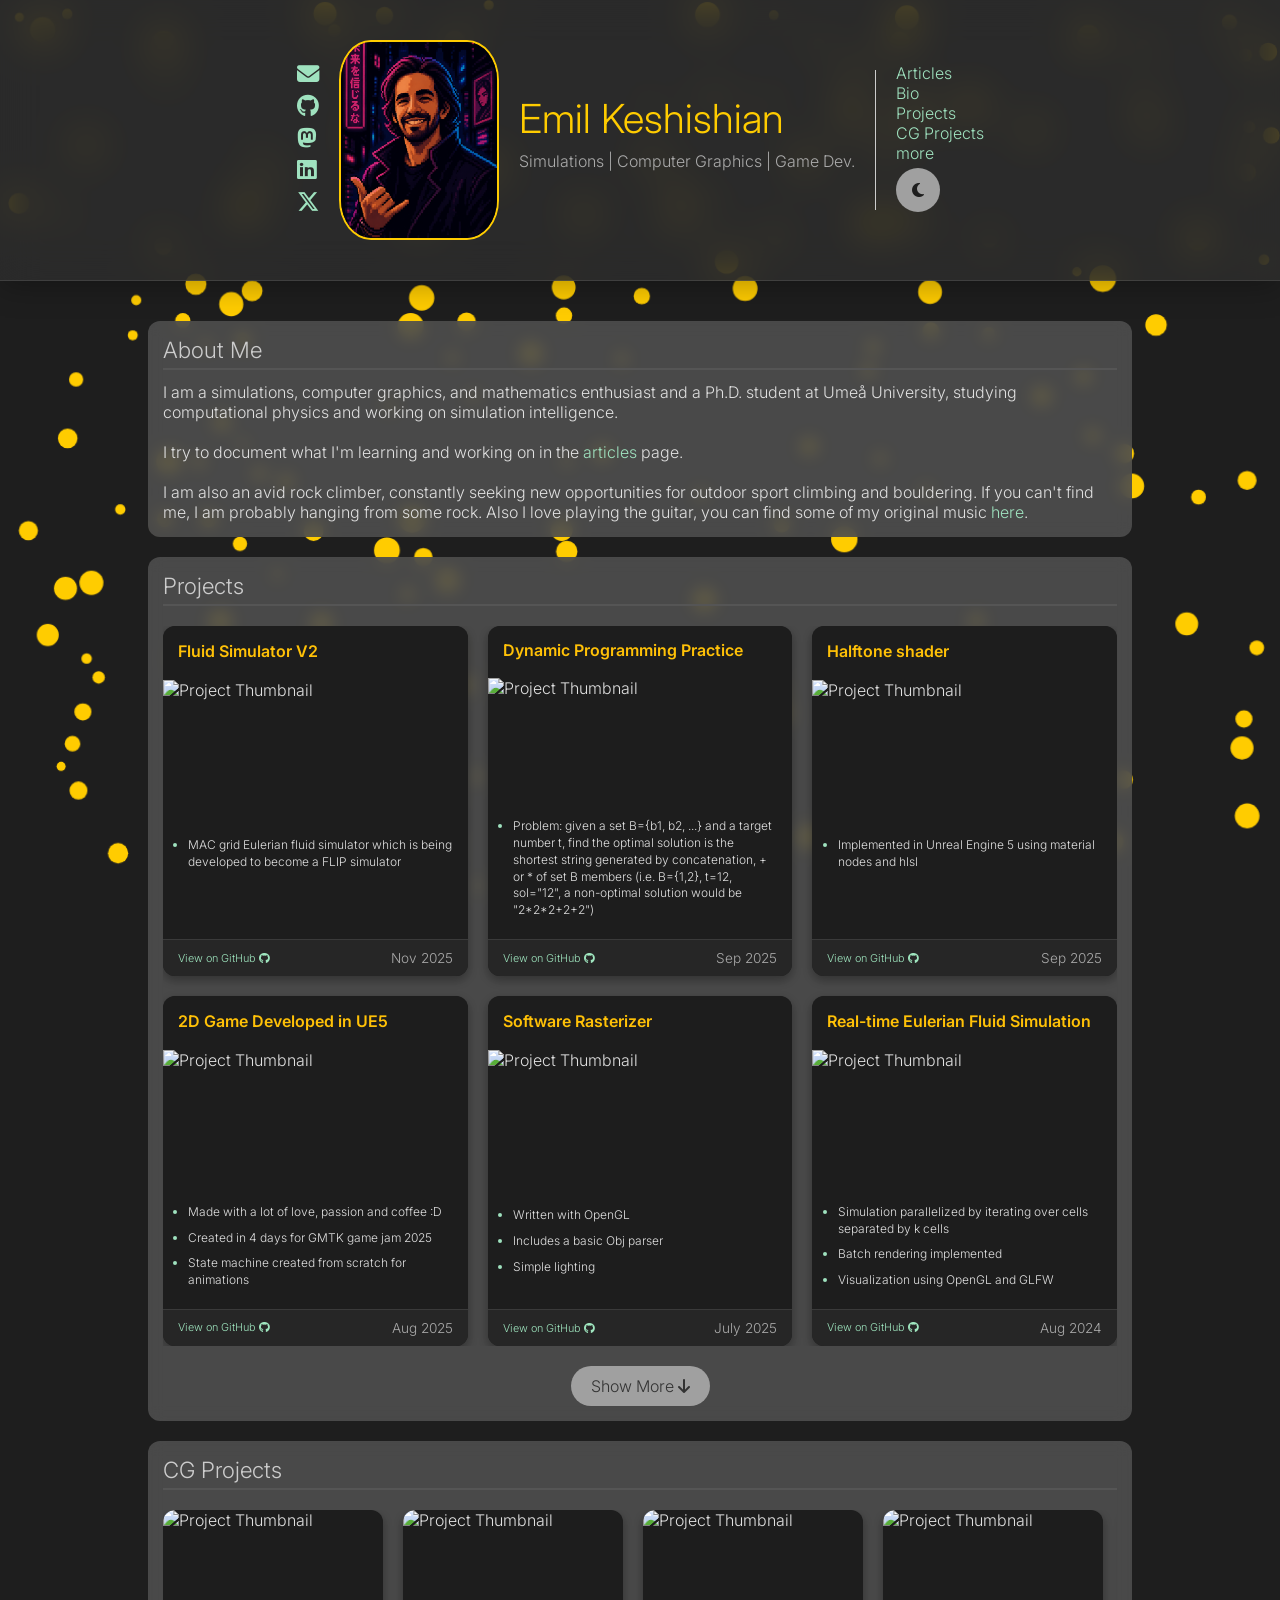
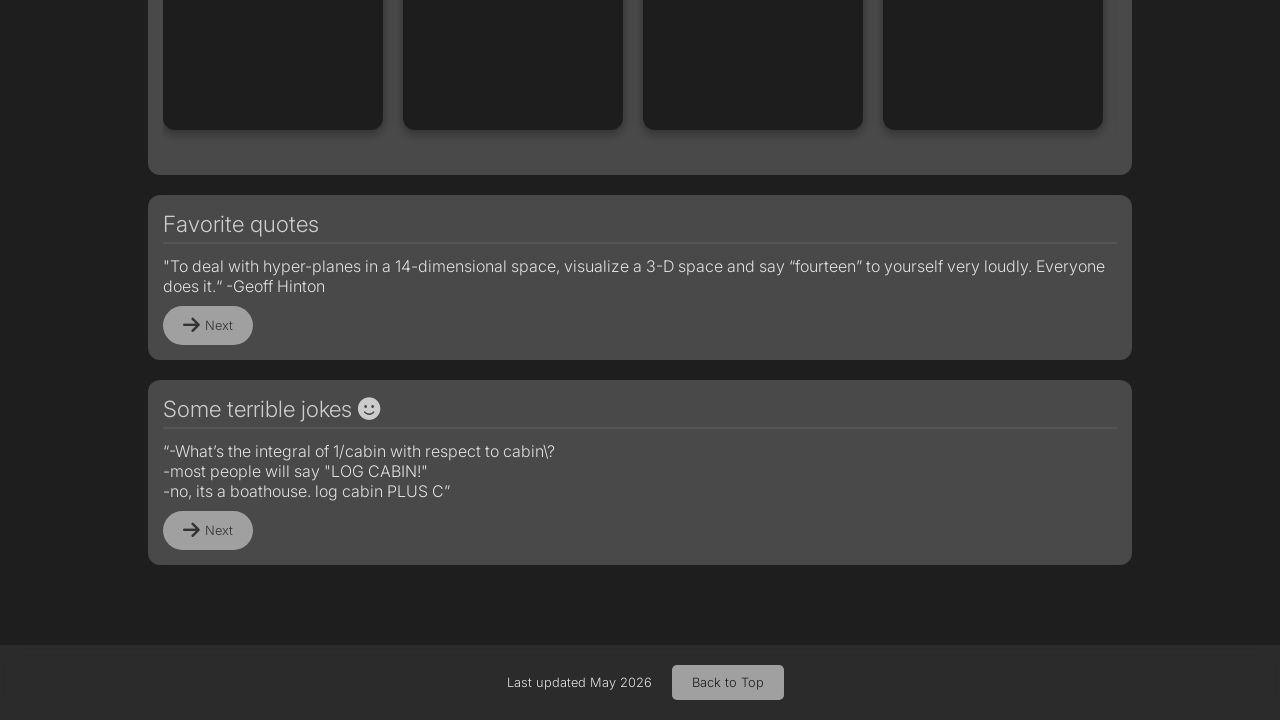
==== commit 42a9ad9b: "feat: mobile version updated and polished" ====
--- a/index.html
+++ b/index.html
@@ -11,6 +11,7 @@
 <body>
     <canvas id="myCanvas"></canvas>
     <script src="2DBallsWithCollision.js"></script>
+    <script src="theme.js"></script>
     <header>
         <link href="https://cdnjs.cloudflare.com/ajax/libs/font-awesome/6.6.0/css/all.min.css" rel="stylesheet">
         <div class="header-container">
@@ -31,7 +32,13 @@
                 </div>
             </div>
             <div class="vertical-divider"></div> <!-- Thin vertical line -->
+            <button id="mobile-menu-toggle" class="mobile-menu-toggle" aria-label="Open menu">
+                <i class="fas fa-bars"></i>
+            </button>
             <nav class="content-links">
+                <button id="mobile-menu-close" class="mobile-menu-close" aria-label="Close menu">
+                    <i class="fas fa-times"></i>
+                </button>
                 <a href="articles.html">Articles</a>
                 <a href="#bio">Bio</a>
                 <!-- <a href="#skills">Skills</a> -->
@@ -40,6 +47,9 @@
                 <!-- <a href="#awards">Awards</a> -->
                 <a href="#quotes">more</a>
                 <!-- <a href="#contact">Contact</a> -->
+                <button id="theme-toggle" class="theme-toggle-btn" aria-label="Toggle theme">
+                    <i class="fas fa-moon"></i>
+                </button>
             </nav>
         </div>
     </header>
--- a/styles.css
+++ b/styles.css
@@ -1,4 +1,70 @@
 /* ---------- Base / Reset ---------- */
+:root {
+    /* Dark mode colors (default) */
+    --bg-color: #1e1e1e;
+    --text-color: #e0e0e0;
+    --accent-color: #9fe2bf;
+    --accent-hover: #e0e0e0;
+    --accent-active: yellow;
+    --header-bg: rgba(46, 46, 46, 0.8);
+    --header-border: rgba(255, 255, 255, 0.1);
+    --header-shadow: rgba(0, 0, 0, 0.3);
+    --section-bg: rgba(78, 78, 78, 0.9);
+    --section-title-color: #cccccc;
+    --section-border: #555555;
+    --project-bg: #1d1d1d;
+    --project-shadow: rgba(0, 0, 0, 0.3);
+    --project-header-bg: rgba(30, 30, 30, 0.75);
+    --project-title-color: #ffc107;
+    --footer-bg: rgba(255, 255, 255, 0.06);
+    --divider-color: #cccccc;
+    --profile-name-color: #ffcc00;
+    --profile-desc-color: #aaaaaa;
+    --scrollbar-track: rgba(50, 50, 50, 0.5);
+    --scrollbar-thumb: #9fe6bf;
+    --scrollbar-thumb-hover: #a8f0c7;
+    --button-bg: #a0a0a0;
+    --button-text: #1e1e1e;
+    --mobile-menu-bg: #272727;
+    --project-footer-bg: #262626;
+    --project-footer-border: #3a3a3a;
+    --project-footer-link: #9fe6bf;
+    --project-footer-date: #aaa;
+}
+
+[data-theme="light"] {
+    /* Light mode colors */
+    --bg-color: #f8f9fa;
+    --text-color: #252525;
+    --accent-color: #4ea7f2;
+    --accent-hover: #377ecb;
+    --accent-active: #245f9b;
+    --header-bg: rgba(255, 255, 255, 0.35);
+    --header-border: rgba(255, 255, 255, 0.15);
+    --header-shadow: rgba(0, 0, 0, 0.08);
+    --section-bg: rgba(255, 255, 255, 0.95);
+    --section-title-color: #495057;
+    --section-border: #dee2e6;
+    --project-bg: #ffffff;
+    --project-shadow: rgba(0, 0, 0, 0.1);
+    --project-header-bg: rgba(248, 249, 250, 0.9);
+    --project-title-color: #495057;
+    --footer-bg: rgba(255, 255, 255, 0.85);
+    --divider-color: #6c757d;
+    --profile-name-color: #666666;
+    --profile-desc-color: #6c757d;
+    --scrollbar-track: rgba(50, 50, 50, 0.2);
+    --scrollbar-thumb: #666666;
+    --scrollbar-thumb-hover: #333333;
+    --button-bg: #aaaaaa;
+    --button-text: #202020;
+    --mobile-menu-bg: #ffffff;
+    --project-footer-bg: #f0f0f0;
+    --project-footer-border: #dee2e6;
+    --project-footer-link: #4ea7f2;
+    --project-footer-date: #333333;
+}
+
 * {
     margin: 0;
     padding: 0;
@@ -13,24 +79,24 @@
 
 a:link,
 a:visited {
-    color: #9fe2bf;
+    color: var(--accent-color);
     background-color: transparent;
     text-decoration: none;
 }
 
 a:hover {
-    color: #e0e0e0;
+    color: var(--accent-hover);
     text-decoration: underline;
 }
 
 a:active {
-    color: yellow;
+    color: var(--accent-active);
     text-decoration: underline;
 }
 
 body {
-    background-color: #1e1e1e;
-    color: #e0e0e0;
+    background-color: var(--bg-color);
+    color: var(--text-color);
     min-height: 100vh;
     margin: 0;
     position: relative;
@@ -52,28 +118,26 @@
 .container {
     position: relative;
     z-index: 1;
-    padding: 280px 20px 50px;
+    padding: 20px 20px 50px;
     max-width: 1024px;
     margin: 0 auto;
-    color: white;
+    color: var(--text-color);
     padding-bottom: 50px;
 }
 
 /* ---------- Page Header ---------- */
 header {
-    position: fixed;
-    top: 0;
-    left: 0;
+    position: static;
     width: 100%;
     display: flex;
     justify-content: center;
     align-items: center;
     padding: 40px;
-    background: rgba(46, 46, 46, 0.8);
+    background: var(--header-bg);
     backdrop-filter: blur(20px);
     -webkit-backdrop-filter: blur(20px);
-    border-bottom: 1px solid rgba(255, 255, 255, 0.1);
-    box-shadow: 0 4px 30px rgba(0, 0, 0, 0.3);
+    border-bottom: 1px solid var(--header-border);
+    box-shadow: 0 4px 30px var(--header-shadow);
     z-index: 1000;
 }
 
@@ -92,17 +156,54 @@
     justify-content: center;
 }
 
-.header-links a { display: block; margin-bottom: 5px; color: #9fe2bf; }
+.header-links a { display: block; margin-bottom: 5px; color: var(--accent-color); }
 
 .vertical-divider {
     width: 1px;
-    background-color: #cccccc;
+    background-color: var(--divider-color);
     height: 140px;
     margin: 0 20px;
 }
 
-.content-links { display: flex; flex-direction: column; }
-.content-links a { color: #ffc107; margin-bottom: 5px; font-size: 1 em; }
+.content-links { 
+    display: flex; 
+    flex-direction: column; 
+    align-items: flex-start;
+    justify-content: center;
+    width: auto;
+    margin-bottom: 5px; 
+    font-size: 1em; 
+}
+
+.mobile-menu-toggle {
+    display: none;
+}
+
+.mobile-menu-close {
+    display: none;
+}
+
+.theme-toggle-btn {
+    background: var(--button-bg);
+    border: none;
+    color: var(--button-text);
+    width: 44px;
+    height: 44px;
+    display: inline-flex;
+    align-items: center;
+    justify-content: center;
+    font-size: 1em;
+    cursor: pointer;
+    border-radius: 50%;
+    margin-top: 5px;
+    transition: background-color 0.3s ease, transform 0.2s ease;
+}
+
+.theme-toggle-btn:hover {
+    background: var(--accent-color);
+    color: var(--bg-color);
+    transform: scale(1.05);
+}
 
 .profile-container { display: flex; align-items: center; }
 
@@ -111,17 +212,17 @@
     width: 160px;
     height: 200px;
     object-fit: cover;
-    border: 2px solid #ffcc00;
+    border: 2px solid var(--profile-name-color);
     margin-right: 20px;
 }
 
 .profile-info { text-align: left; }
-.profile-info h1 { font-size: 2.5em; color: #ffcc00; margin-bottom: 8px; }
-.profile-info p { font-size: 1em; margin-bottom: 1em; color: #aaaaaa; }
+.profile-info h1 { font-size: 2.5em; color: var(--profile-name-color); margin-bottom: 8px; }
+.profile-info p { font-size: 1em; margin-bottom: 1em; color: var(--profile-desc-color); }
 
 /* ---------- Sections ---------- */
 .section {
-    background: rgba(78, 78, 78, 0.9);
+    background: var(--section-bg);
     backdrop-filter: blur(8px);
     border-radius: 12px;
     padding: 15px;
@@ -130,9 +231,9 @@
 
 .section-title {
     font-size: 1.4em;
-    color: #cccccc;
+    color: var(--section-title-color);
     margin-bottom: 12px;
-    border-bottom: 2px solid #555555;
+    border-bottom: 2px solid var(--section-border);
     padding-bottom: 5px;
 }
 
@@ -144,7 +245,7 @@
     justify-content: center;
     gap: 10px;
     padding: 20px;
-    background: rgba(255, 255, 255, 0.06);
+    background: var(--footer-bg);
     backdrop-filter: blur(8px);
     margin-top: 30px;
 }
@@ -152,9 +253,9 @@
 footer p { margin: 10px; }
 
 footer button {
-    background-color: #a0a0a0;
+    background-color: var(--button-bg);
     border: none;
-    color: #1e1e1e;
+    color: var(--button-text);
     padding: 10px 20px;
     font-size: 1em;
     cursor: pointer;
@@ -198,24 +299,24 @@
 }
 
 .cg-projects-grid::-webkit-scrollbar-track {
-  background: rgba(50, 50, 50, 0.5);
+  background: var(--scrollbar-track);
   border-radius: 10px;
 }
 
 .cg-projects-grid::-webkit-scrollbar-thumb {
-  background: #9fe6bf;
+  background: var(--scrollbar-thumb);
   border-radius: 10px;
-  border: 2px solid rgba(50, 50, 50, 0.5);
+  border: 2px solid var(--scrollbar-track);
 }
 
 .cg-projects-grid::-webkit-scrollbar-thumb:hover {
-  background: #a8f0c7;
+  background: var(--scrollbar-thumb-hover);
 }
 
 /* Scrollbar styling for Firefox */
 .cg-projects-grid {
   scrollbar-width: thin;
-  scrollbar-color: #a0a0a0 rgba(50, 50, 50, 0.5);
+  scrollbar-color: var(--scrollbar-thumb) var(--scrollbar-track);
 }
 
 .projects-grid.expanded {
@@ -226,10 +327,10 @@
 .project {
     display: flex;
     flex-direction: column;
-    background-color: #1d1d1d;
+    background-color: var(--project-bg);
     border-radius: 12px;        /* card controls the rounded corners */
     overflow: hidden;           /* clip children so corners stay rounded */
-    box-shadow: 0 4px 10px rgba(0,0,0,0.3);
+    box-shadow: 0 4px 10px var(--project-shadow);
     transition: transform 0.18s ease, box-shadow 0.18s ease;
     flex-shrink: 0;
     min-width: 280px;
@@ -240,10 +341,10 @@
 .cg-project {
     display: flex;
     flex-direction: column;
-    background-color: #1d1d1d;
+    background-color: var(--project-bg);
     border-radius: 12px;        /* card controls the rounded corners */
     overflow: hidden;           /* clip children so corners stay rounded */
-    box-shadow: 0 4px 10px rgba(0,0,0,0.3);
+    box-shadow: 0 4px 10px var(--project-shadow);
     transition: transform 0.18s ease, box-shadow 0.18s ease;
     flex-shrink: 0;
     width: 220px;
@@ -276,8 +377,8 @@
     gap: 10px;
     font-size: 1rem;
     font-weight: 600;
-    color: #ffc107;
-    background: rgba(30, 30, 30, 0.72);
+    color: var(--project-title-color);
+    background: var(--project-header-bg);
     border-radius: 0;           /* remove separate rounding from header */
     box-sizing: border-box;
     text-align: left;
@@ -297,7 +398,7 @@
 /* Info area */
 .project-info {
     padding: 12px;
-    color: #e0e0e0;
+    color: var(--text-color);
     flex: 1;
 }
 
@@ -312,16 +413,16 @@
   margin: 0 0 8px 1.1em;   /* small gap + left indent for the marker */
   padding: 0;
   line-height: 1.4;
-  color: #e0e0e0;
+  color: var(--text-color);
 }
 
 /* style the bullet marker color (modern browsers) */
 .project-info p::marker {
-  color: #9fe6bf;
+  color: var(--accent-color);
   font-size: 1.05em;
 }
 
-.project-info a { color: #9fe6bf; text-decoration: none; }
+.project-info a { color: var(--accent-color); text-decoration: none; }
 .project-info a:hover { text-decoration: underline; }
 
 /* Footer: left = links, right = date */
@@ -331,14 +432,14 @@
     justify-content: space-between;
     align-items: center;
     padding: 10px 15px;
-    background-color: #262626;
-    border-top: 1px solid #3a3a3a;
-}
-
-.project-footer a { color: #9fe6bf; text-decoration: none; font-size: 0.9em; }
+    background-color: var(--project-footer-bg);
+    border-top: 1px solid var(--project-footer-border);
+}
+
+.project-footer a { color: var(--project-footer-link); text-decoration: none; font-size: 0.9em; }
 .project-footer a:hover { text-decoration: underline; }
 
-.project-footer .project-date { font-size: 0.85rem; color: #aaa; }
+.project-footer .project-date { font-size: 0.85rem; color: var(--project-footer-date); }
 
 /* small icon spacing */
 .project-info a i,
@@ -402,27 +503,45 @@
     .project-header { padding: 10px 8px; min-height: 48px; font-size: 0.95rem; }
 }
 
-@media (max-width: 768px) {
-    .container {
-        position: relative;
-        z-index: 1;
-        padding: 210px 20px 50px;
-        max-width: 100%;
-        margin: 0 auto;
-        color: white;
+@media (max-width: 768px) {
+    .container {
+        position: relative;
+        z-index: 1;
+        padding: 145px 20px 50px;
+        max-width: 100%;
+        margin: 0 auto;
+        color: var(--text-color);
         padding-bottom: 50px;
     }
-
-    header {
-        padding: 20px 10px;
-        flex-direction: column;
-        text-align: center;
-    }
+
+    header {
+        padding: 20px 10px;
+        flex-direction: column;
+        text-align: center;
+        position: fixed;
+        top: 0;
+        left: 0;
+        right: 0;
+        z-index: 10000;
+    }
 
     .header-container {
         flex-direction: column;
         width: 100%;
-    }
+        align-items: flex-start;
+        position: relative;
+    }
+
+    header {
+        background: rgba(46, 46, 46, 0.98);
+        box-shadow: none;
+        backdrop-filter: none;
+        -webkit-backdrop-filter: none;
+    }
+
+    [data-theme="light"] header {
+        background: rgba(255, 255, 255, 0.96);
+    }
 
     .header-links {
         flex-direction: row;
@@ -435,7 +554,7 @@
     }
 
     .header-links a {
-        margin: 0 15px;
+        margin: 0 10px;
     }
 
     .vertical-divider {
@@ -466,10 +585,15 @@
     }
 
     header img {
-        width: 120px;
-        height: 150px;
-        margin-right: 0;
-        margin-bottom: 10px;
+        display: none;
+    }
+
+    .theme-toggle-btn {
+        position: static;
+        top: auto;
+        right: auto;
+        margin: 20px 0 0 0;
+        align-self: center;
     }
 
     .profile-info h1 {
@@ -480,15 +604,108 @@
         font-size: 0.75em;
     }
 
+    .mobile-menu-toggle {
+        display: flex;
+        position: absolute;
+        top: 10px;
+        right: 20px;
+        width: 44px;
+        height: 44px;
+        align-items: center;
+        justify-content: center;
+        background: var(--button-bg);
+        color: var(--button-text);
+        border: none;
+        border-radius: 50%;
+        cursor: pointer;
+        z-index: 1002;
+        box-shadow: 0 12px 30px rgba(0, 0, 0, 0.18);
+    }
+
+    .mobile-menu-toggle i {
+        font-size: 1.1em;
+    }
+
     .content-links {
-        flex-direction: row;
+        display: flex;
+        flex-direction: column;
+        justify-content: flex-start;
+        align-items: center;
+        position: fixed !important;
+        top: 0;
+        right: 0;
+        height: 100vh;
+        width: min(48vw, 360px);
+        max-width: 360px;
+        transform: translateX(100%);
+        transition: transform 0.3s ease-in-out;
+        background: var(--mobile-menu-bg);
+        padding: 70px 20px 20px;
+        margin-top: 0;
+        border-radius: 0 0 0 20px;
+        box-shadow: -10px 0 40px rgba(0, 0, 0, 0.18);
+        z-index: 2147483647 !important;
+        pointer-events: auto;
+        overflow-y: auto;
+    }
+
+    .content-links a {
+        width: 100%;
+        text-align: center;
+    }
+
+    .mobile-menu-close {
+        position: absolute;
+        top: 15px;
+        right: 15px;
+        width: 32px;
+        height: 32px;
+        display: flex;
+        align-items: center;
         justify-content: center;
-        margin-top: 10px;
+        border: none;
+        background: transparent;
+        color: var(--text-color);
+        border-radius: 0;
+        cursor: pointer;
+        box-shadow: none;
+        z-index: 10002;
+    }
+
+    .mobile-menu-close i {
+        font-size: 1rem;
+    }
+
+    header.mobile-menu-open::before {
+        content: "";
+        position: fixed;
+        inset: 0;
+        background: rgba(0, 0, 0, 0.35);
+        z-index: 2147483646 !important;
+        pointer-events: auto;
+    }
+
+    header.mobile-menu-open {
+        z-index: 2147483645 !important;
+    }
+
+    header.mobile-menu-open .content-links {
+        position: fixed !important;
+        top: 0;
+        right: 0;
+        bottom: 0;
+        height: 100vh;
+        transform: translateX(0);
+        z-index: 2147483647 !important;
+    }
+
+    header.mobile-menu-open::before {
+        position: fixed !important;
     }
 
     .content-links a {
-        margin: 0 10px;
-        font-size: 0.9em;
+        margin: 8px 0;
+        font-size: 0.95em;
     }
 
     .section {
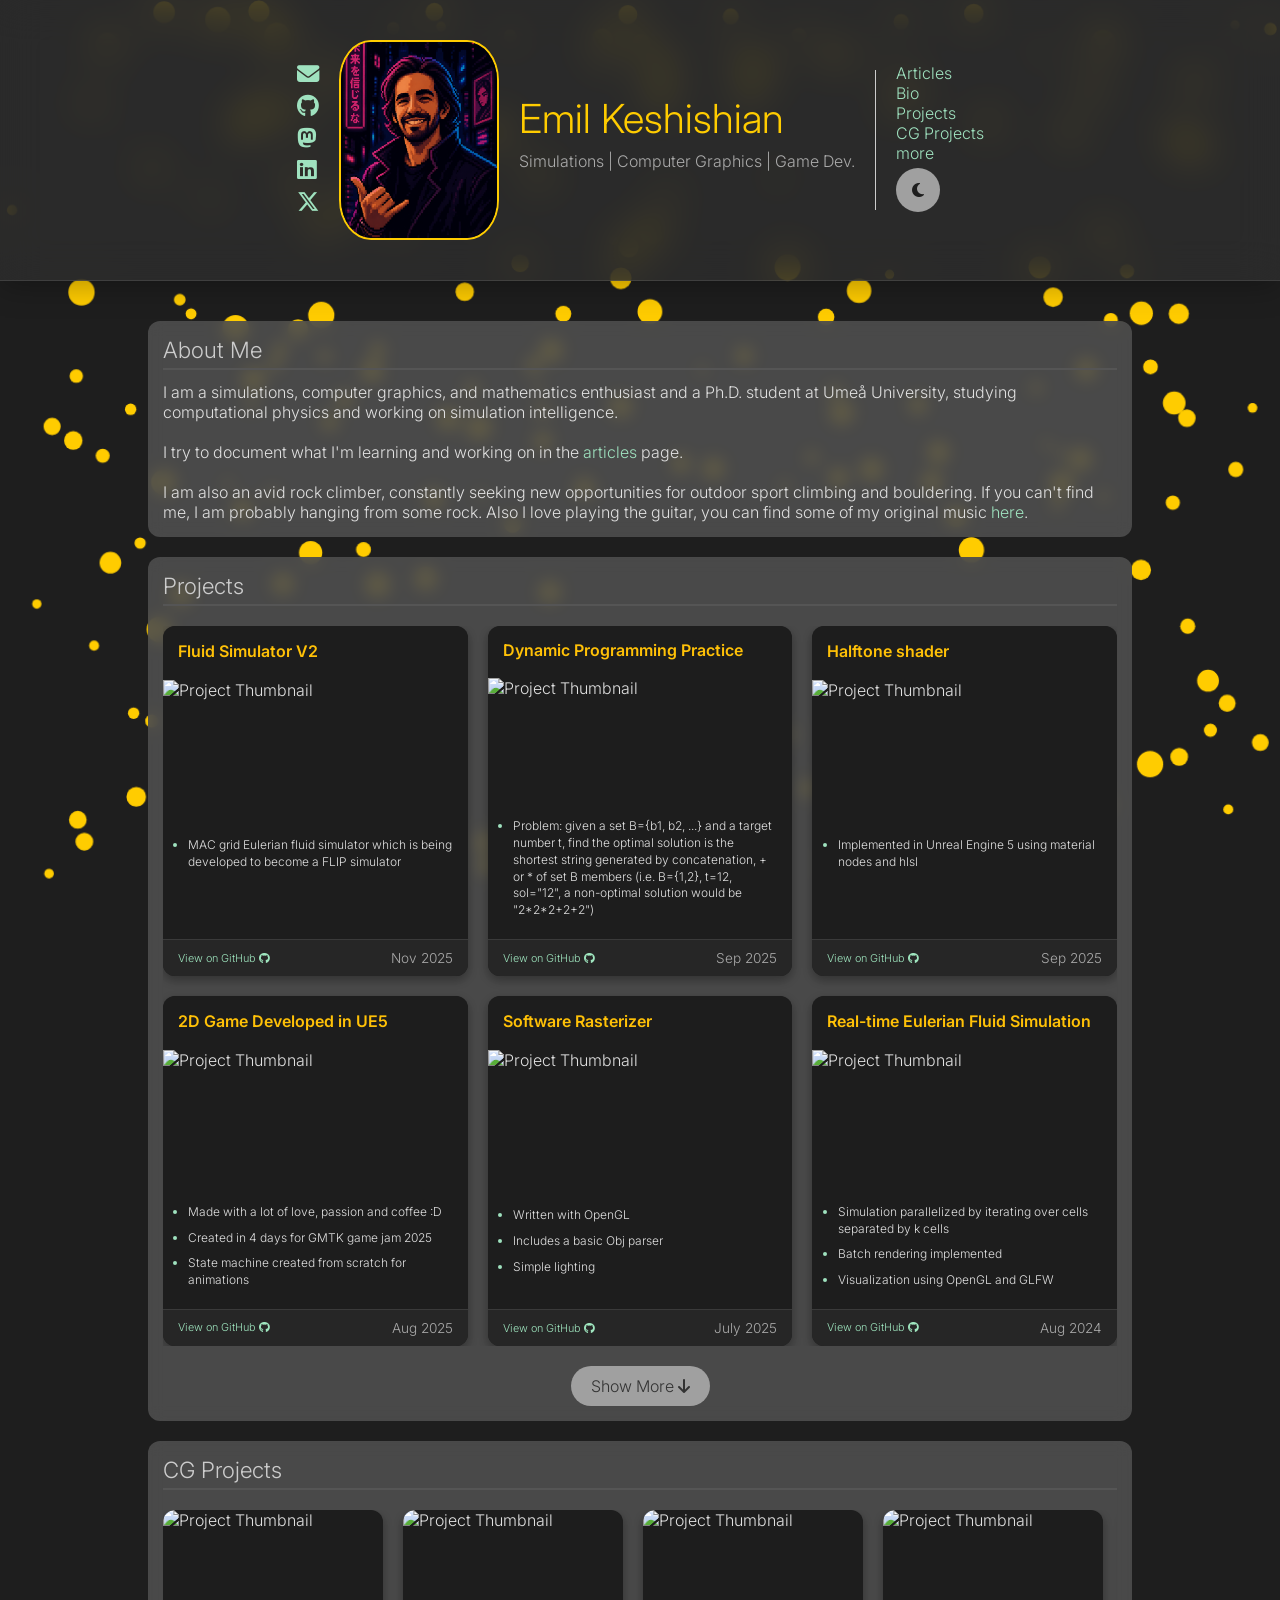
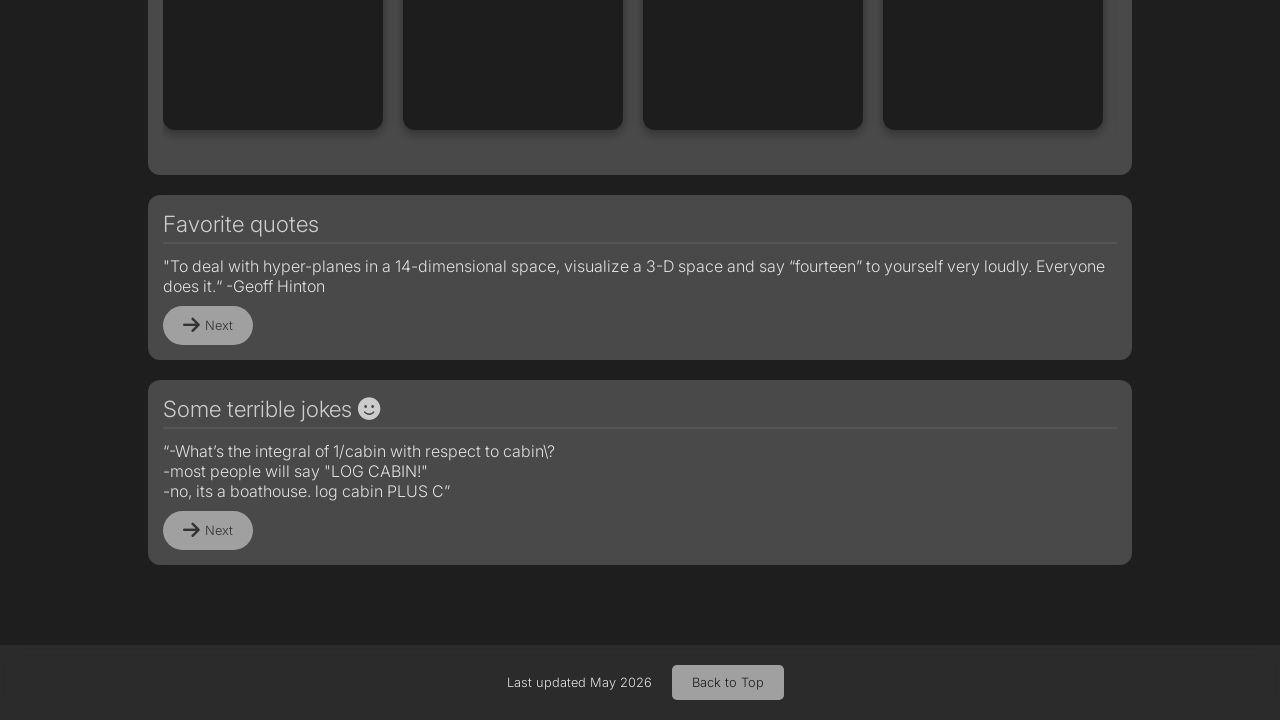
==== commit 95f45b91: "feat: quote added" ====
--- a/index.html
+++ b/index.html
@@ -605,7 +605,9 @@
 
                 "\"Only those who will risk going too far can possibly find out how far one can.\" T. S. Elliot",
 
-                "\"I know that you believe that you understand what you think I said but I am not sure you realize that what you heard is not what I meant\". \"It’s not all fun and games. But there’s definitely fun.  And games.\" Mike Katchabaw"
+                "\"I know that you believe that you understand what you think I said but I am not sure you realize that what you heard is not what I meant\". \"It’s not all fun and games. But there’s definitely fun.  And games.\" Mike Katchabaw",
+
+                "\"It is customary to begin courses in mathematical engineering by explaining that the lecturer would never trust his life to an aeroplane whose behaviour depended on properties of the Lebesgue integral. It might, perhaps, be just as foolhardy to fly in an aeroplane designed by an engineer who believed that cookbook application of the Laplace transform revealed all that was to be known about its stability.\" -T.W. Körner"
             ];
         
             // Jokes
--- a/styles.css
+++ b/styles.css
@@ -175,15 +175,15 @@
     font-size: 1em; 
 }
 
-.mobile-menu-toggle {
-    display: none;
-}
-
-.mobile-menu-close {
-    display: none;
-}
-
-.theme-toggle-btn {
+.mobile-menu-toggle {
+    display: none;
+}
+
+.mobile-menu-close {
+    display: none;
+}
+
+.theme-toggle-btn {
     background: var(--button-bg);
     border: none;
     color: var(--button-text);
@@ -503,27 +503,27 @@
     .project-header { padding: 10px 8px; min-height: 48px; font-size: 0.95rem; }
 }
 
-@media (max-width: 768px) {
-    .container {
-        position: relative;
-        z-index: 1;
-        padding: 145px 20px 50px;
-        max-width: 100%;
-        margin: 0 auto;
-        color: var(--text-color);
+@media (max-width: 768px) {
+    .container {
+        position: relative;
+        z-index: 1;
+        padding: 145px 20px 50px;
+        max-width: 100%;
+        margin: 0 auto;
+        color: var(--text-color);
         padding-bottom: 50px;
     }
-
-    header {
-        padding: 20px 10px;
-        flex-direction: column;
-        text-align: center;
-        position: fixed;
-        top: 0;
-        left: 0;
-        right: 0;
-        z-index: 10000;
-    }
+
+    header {
+        padding: 20px 10px;
+        flex-direction: column;
+        text-align: center;
+        position: fixed;
+        top: 0;
+        left: 0;
+        right: 0;
+        z-index: 10000;
+    }
 
     .header-container {
         flex-direction: column;
@@ -532,16 +532,16 @@
         position: relative;
     }
 
-    header {
-        background: rgba(46, 46, 46, 0.98);
-        box-shadow: none;
-        backdrop-filter: none;
-        -webkit-backdrop-filter: none;
-    }
-
-    [data-theme="light"] header {
-        background: rgba(255, 255, 255, 0.96);
-    }
+    header {
+        background: rgba(46, 46, 46, 0.98);
+        box-shadow: none;
+        backdrop-filter: none;
+        -webkit-backdrop-filter: none;
+    }
+
+    [data-theme="light"] header {
+        background: rgba(255, 255, 255, 0.96);
+    }
 
     .header-links {
         flex-direction: row;
@@ -676,14 +676,14 @@
         font-size: 1rem;
     }
 
-    header.mobile-menu-open::before {
-        content: "";
-        position: fixed;
-        inset: 0;
-        background: rgba(0, 0, 0, 0.35);
-        z-index: 2147483646 !important;
-        pointer-events: auto;
-    }
+    header.mobile-menu-open::before {
+        content: "";
+        position: fixed;
+        inset: 0;
+        background: rgba(0, 0, 0, 0.35);
+        z-index: 2147483646 !important;
+        pointer-events: auto;
+    }
 
     header.mobile-menu-open {
         z-index: 2147483645 !important;
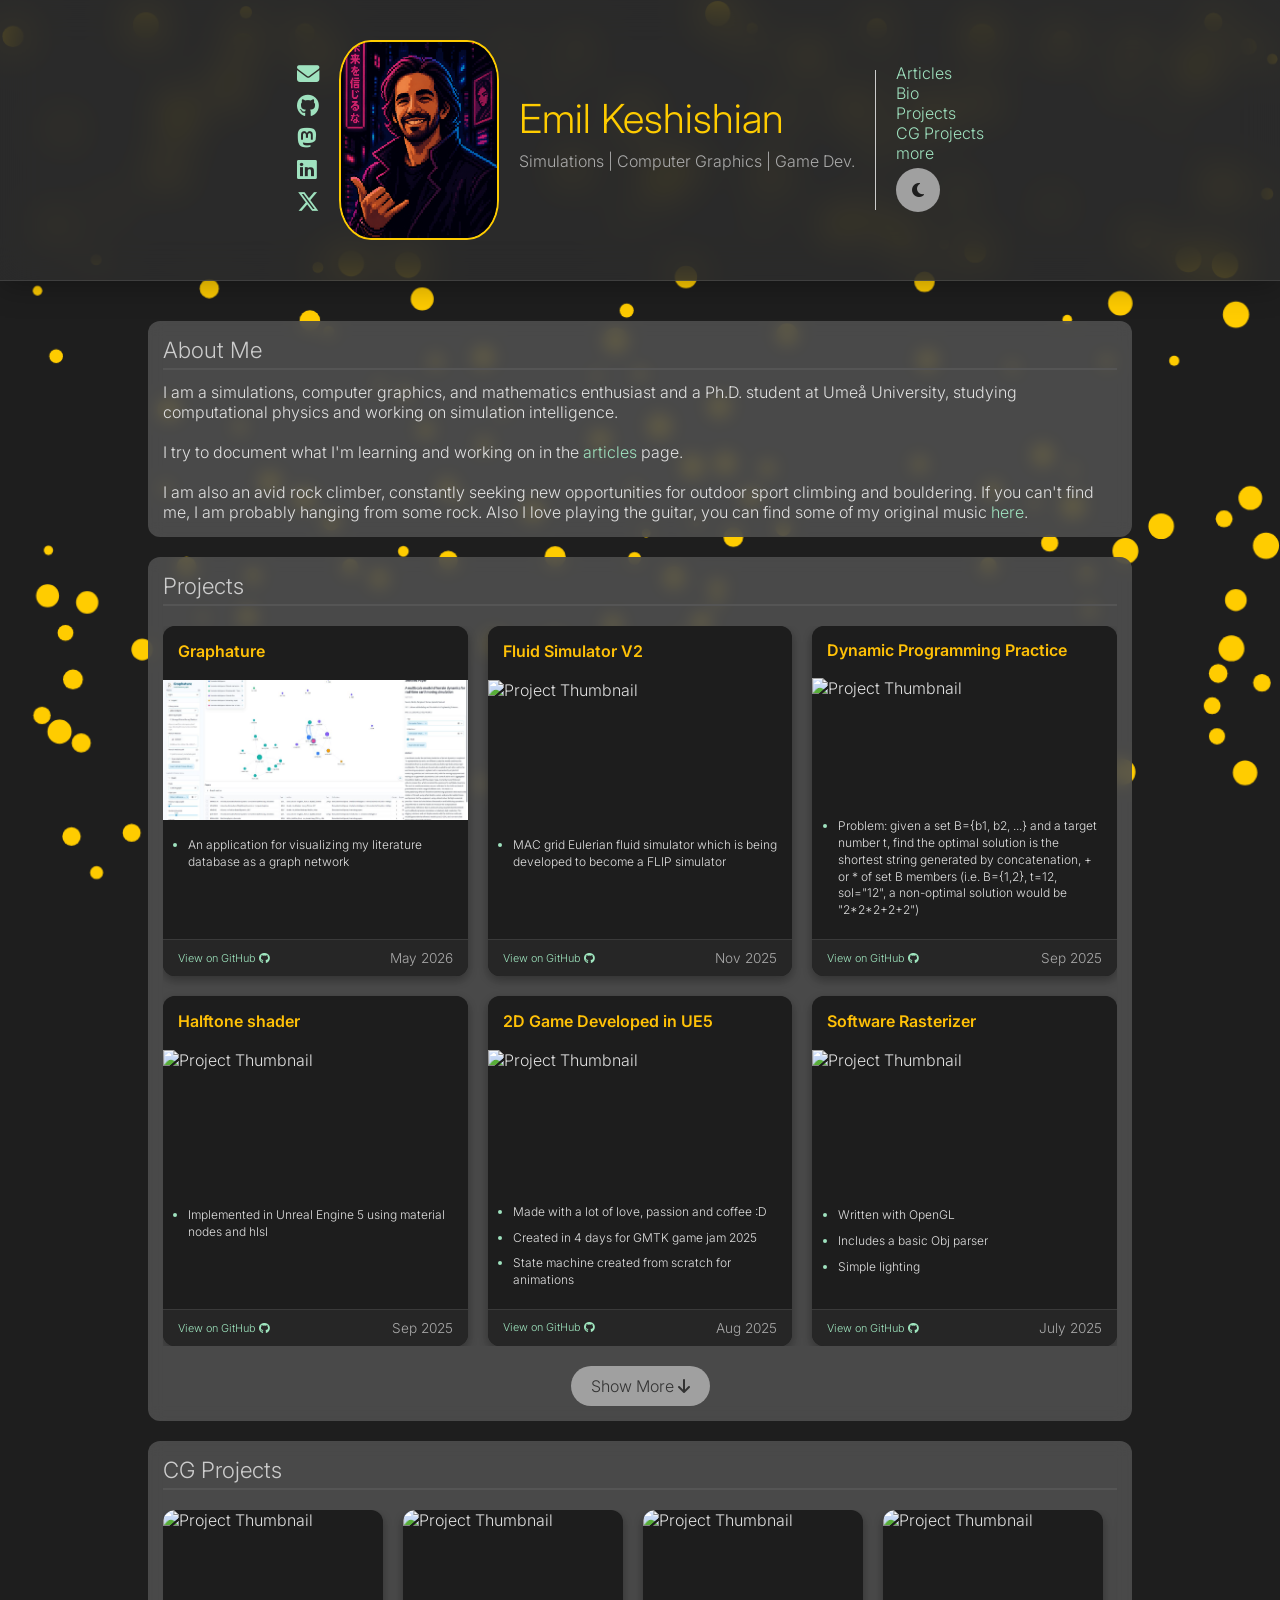
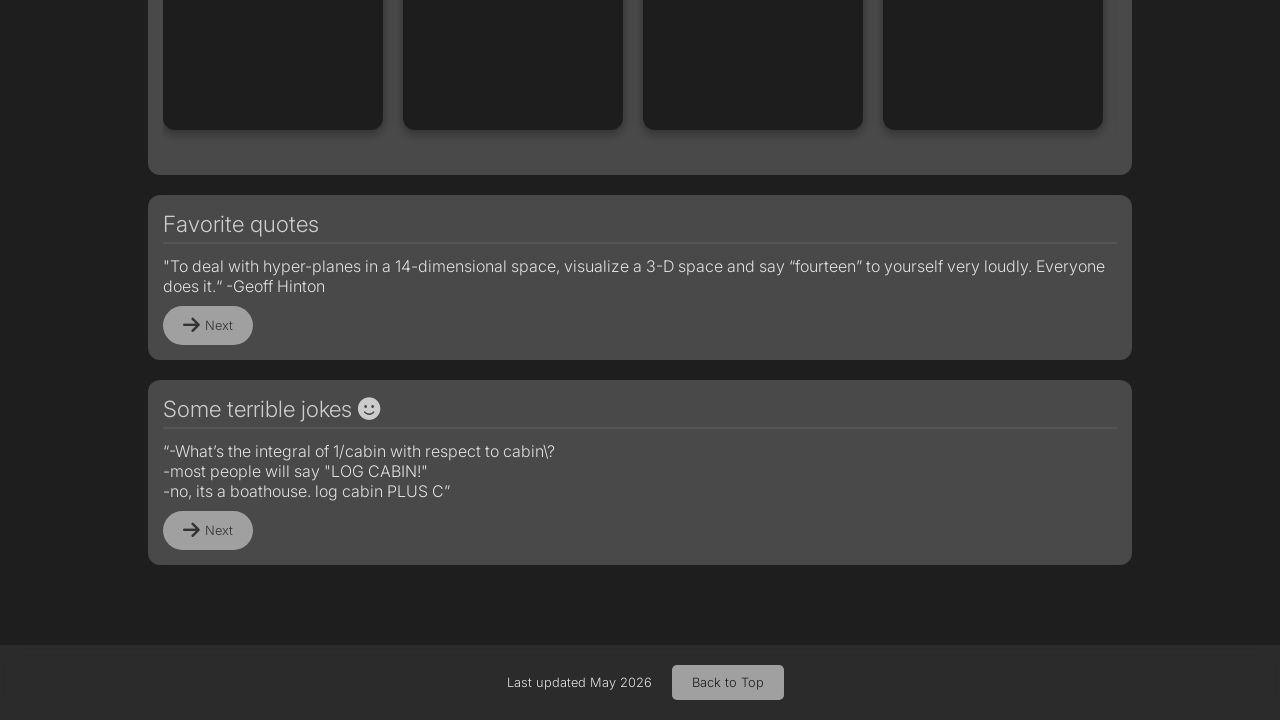
==== commit d4983baa: "feat: Graphature added" ====
--- a/index.html
+++ b/index.html
@@ -88,6 +88,19 @@
             <div class="section-title">Projects</div>
             <div class="projects-grid">
 
+                 <!-- Graphature -->
+                <div class="project">
+                    <h3 class="project-header">Graphature</h3>
+                    <img src="Images/Projects/Graphature.jpg" alt="Project Thumbnail">
+                    <div class="project-info">
+                        <p>An application for visualizing my literature database as a graph network</p>
+                    </div>
+                    <div class="project-footer">
+                        <a href="https://github.com/EmilKsh/Graphature" target="_blank">View on GitHub <i class="fab fa-github"></i></a>
+                        <span class="project-date">May 2026</span>
+                    </div>
+                </div>
+
                  <!-- Fluid Sim V2 -->
                 <div class="project">
                     <h3 class="project-header">Fluid Simulator V2</h3>
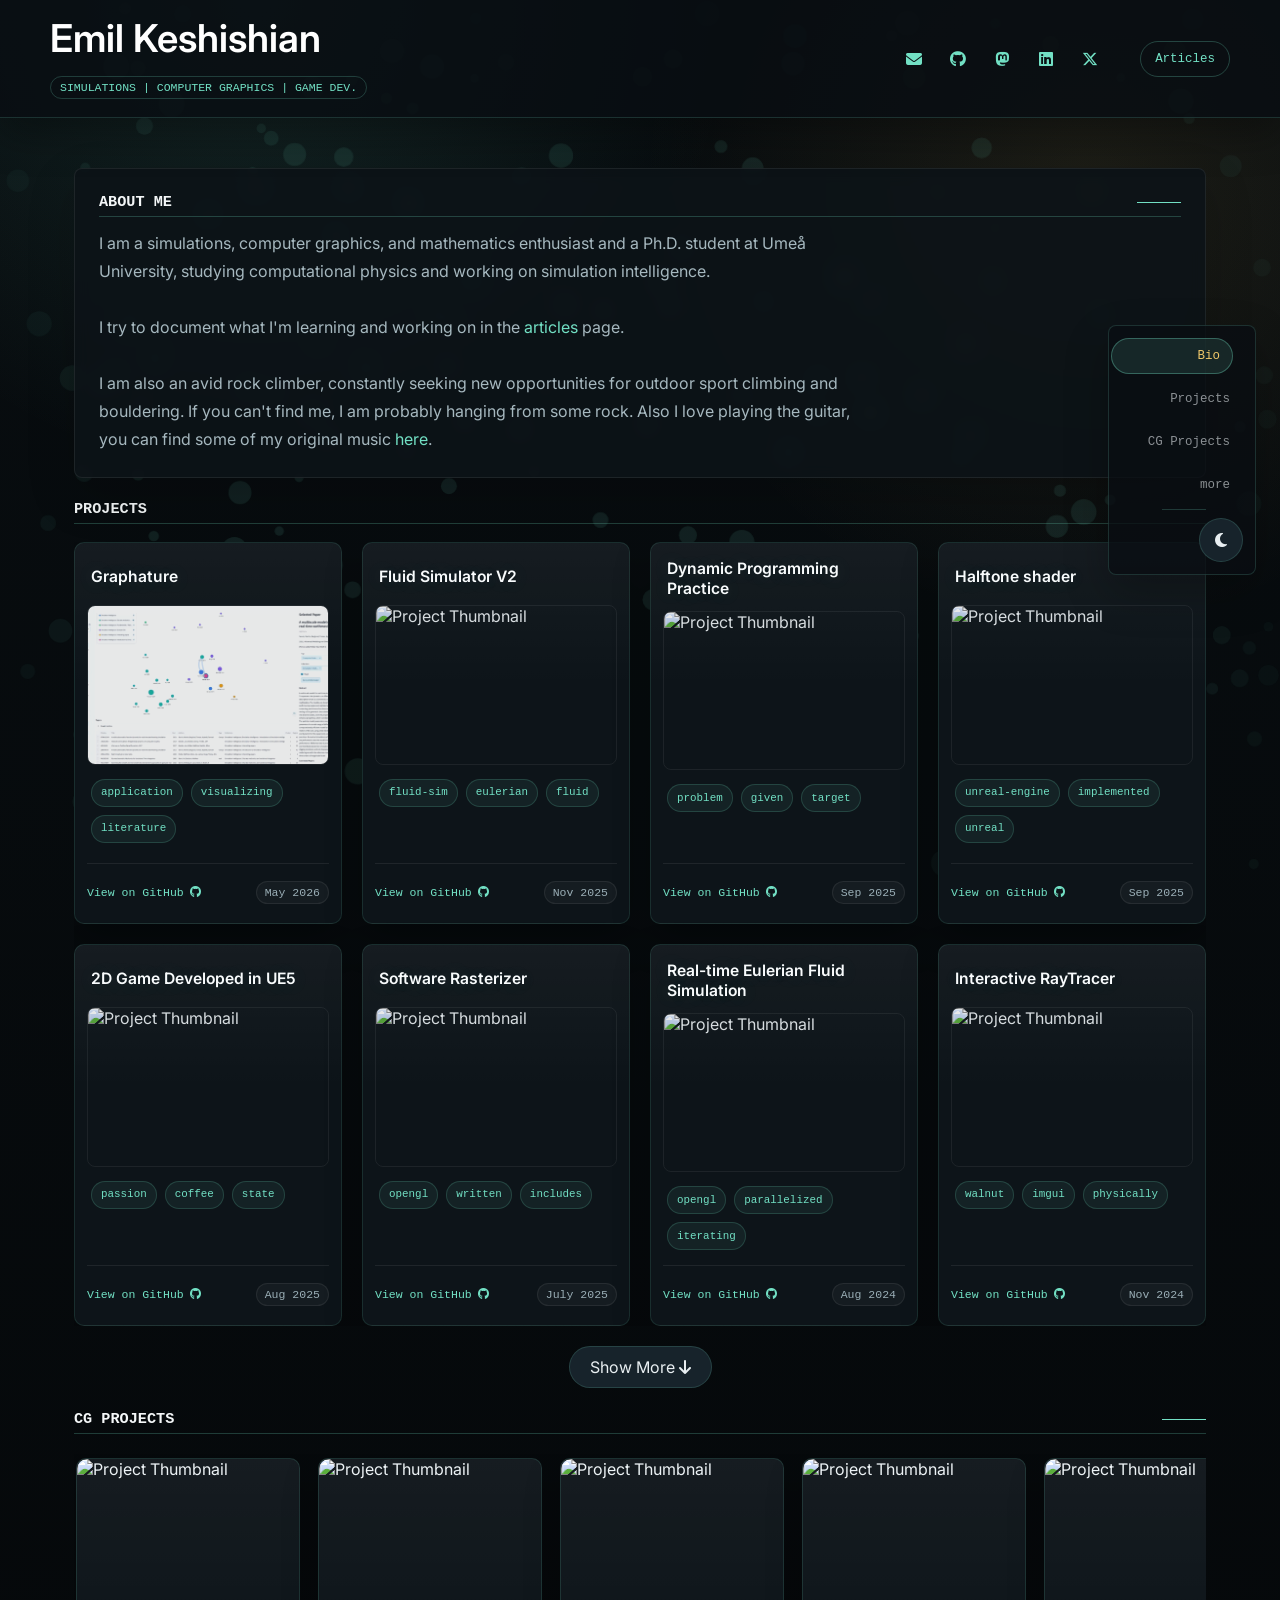
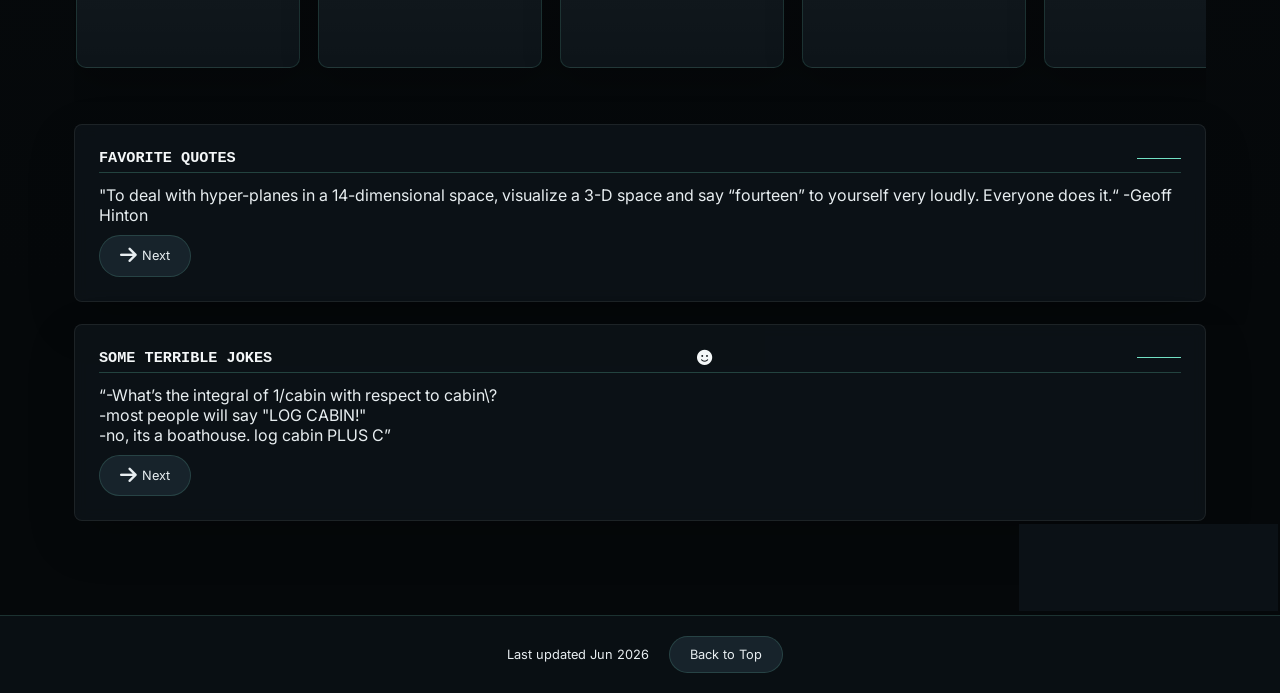
==== commit b190c1cf: "major visual overhaul" ====
--- a/index.html
+++ b/index.html
@@ -25,10 +25,10 @@
             </nav>
             
             <div class="profile-container">
-                <img src="./Images/ProfilePic.png" alt="Profile photo of Emil Keshishian">
                 <div class="profile-info">
+                    <span class="profile-kicker">computational physics · graphics · tools</span>
                     <h1>Emil Keshishian</h1>
-                    <p>Simulations | Computer Graphics | Game Dev.</p>
+                    <span class="profile-kicker">Simulations | Computer Graphics | Game Dev.</span>
                 </div>
             </div>
             <div class="vertical-divider"></div> <!-- Thin vertical line -->
@@ -654,7 +654,7 @@
     </div>
 
     <footer>
-        <p>Last updated May 2026</p>
+        <p>Last updated Jun 2026</p>
         <button onclick="window.scrollTo({top: 0, behavior: 'smooth'});">Back to Top</button>
     </footer>
     
--- a/styles.css
+++ b/styles.css
@@ -1,800 +1,2347 @@
-/* ---------- Base / Reset ---------- */
-:root {
-    /* Dark mode colors (default) */
-    --bg-color: #1e1e1e;
-    --text-color: #e0e0e0;
-    --accent-color: #9fe2bf;
-    --accent-hover: #e0e0e0;
-    --accent-active: yellow;
-    --header-bg: rgba(46, 46, 46, 0.8);
-    --header-border: rgba(255, 255, 255, 0.1);
-    --header-shadow: rgba(0, 0, 0, 0.3);
-    --section-bg: rgba(78, 78, 78, 0.9);
-    --section-title-color: #cccccc;
-    --section-border: #555555;
-    --project-bg: #1d1d1d;
-    --project-shadow: rgba(0, 0, 0, 0.3);
-    --project-header-bg: rgba(30, 30, 30, 0.75);
-    --project-title-color: #ffc107;
-    --footer-bg: rgba(255, 255, 255, 0.06);
-    --divider-color: #cccccc;
-    --profile-name-color: #ffcc00;
-    --profile-desc-color: #aaaaaa;
-    --scrollbar-track: rgba(50, 50, 50, 0.5);
-    --scrollbar-thumb: #9fe6bf;
-    --scrollbar-thumb-hover: #a8f0c7;
-    --button-bg: #a0a0a0;
-    --button-text: #1e1e1e;
-    --mobile-menu-bg: #272727;
-    --project-footer-bg: #262626;
-    --project-footer-border: #3a3a3a;
-    --project-footer-link: #9fe6bf;
-    --project-footer-date: #aaa;
-}
-
-[data-theme="light"] {
-    /* Light mode colors */
-    --bg-color: #f8f9fa;
-    --text-color: #252525;
-    --accent-color: #4ea7f2;
-    --accent-hover: #377ecb;
-    --accent-active: #245f9b;
-    --header-bg: rgba(255, 255, 255, 0.35);
-    --header-border: rgba(255, 255, 255, 0.15);
-    --header-shadow: rgba(0, 0, 0, 0.08);
-    --section-bg: rgba(255, 255, 255, 0.95);
-    --section-title-color: #495057;
-    --section-border: #dee2e6;
-    --project-bg: #ffffff;
-    --project-shadow: rgba(0, 0, 0, 0.1);
-    --project-header-bg: rgba(248, 249, 250, 0.9);
-    --project-title-color: #495057;
-    --footer-bg: rgba(255, 255, 255, 0.85);
-    --divider-color: #6c757d;
-    --profile-name-color: #666666;
-    --profile-desc-color: #6c757d;
-    --scrollbar-track: rgba(50, 50, 50, 0.2);
-    --scrollbar-thumb: #666666;
-    --scrollbar-thumb-hover: #333333;
-    --button-bg: #aaaaaa;
-    --button-text: #202020;
-    --mobile-menu-bg: #ffffff;
-    --project-footer-bg: #f0f0f0;
-    --project-footer-border: #dee2e6;
-    --project-footer-link: #4ea7f2;
-    --project-footer-date: #333333;
-}
-
-* {
-    margin: 0;
-    padding: 0;
-    box-sizing: border-box;
-    font-family: 'Inter', 'Arial', sans-serif;
-    font-weight: 300;
-}
-
-html {
-    scroll-behavior: smooth;
-}
-
-a:link,
-a:visited {
-    color: var(--accent-color);
-    background-color: transparent;
-    text-decoration: none;
-}
-
-a:hover {
-    color: var(--accent-hover);
-    text-decoration: underline;
-}
-
-a:active {
-    color: var(--accent-active);
-    text-decoration: underline;
-}
-
-body {
-    background-color: var(--bg-color);
-    color: var(--text-color);
-    min-height: 100vh;
-    margin: 0;
-    position: relative;
-    overflow-y: auto;
-}
-
-/* ---------- Canvas / Container / Header ---------- */
-
-canvas {
-    position: fixed;
-    top: 0;
-    left: 0;
-    width: 100vw;
-    height: 100vh;
-    z-index: -1;
-    pointer-events: none;
-}
-
-.container {
-    position: relative;
-    z-index: 1;
-    padding: 20px 20px 50px;
-    max-width: 1024px;
-    margin: 0 auto;
-    color: var(--text-color);
-    padding-bottom: 50px;
-}
-
-/* ---------- Page Header ---------- */
-header {
-    position: static;
-    width: 100%;
-    display: flex;
-    justify-content: center;
-    align-items: center;
-    padding: 40px;
-    background: var(--header-bg);
-    backdrop-filter: blur(20px);
-    -webkit-backdrop-filter: blur(20px);
-    border-bottom: 1px solid var(--header-border);
-    box-shadow: 0 4px 30px var(--header-shadow);
-    z-index: 1000;
-}
-
-.header-container {
-    display: flex;
-    align-items: center;
-    justify-content: center;
-    position: relative;
-}
-
-.header-links {
-    font-size: 1.4em;
-    margin-right: 20px;
-    display: flex;
-    flex-direction: column;
-    justify-content: center;
-}
-
-.header-links a { display: block; margin-bottom: 5px; color: var(--accent-color); }
-
-.vertical-divider {
-    width: 1px;
-    background-color: var(--divider-color);
-    height: 140px;
-    margin: 0 20px;
-}
-
-.content-links { 
-    display: flex; 
-    flex-direction: column; 
-    align-items: flex-start;
-    justify-content: center;
-    width: auto;
-    margin-bottom: 5px; 
-    font-size: 1em; 
-}
-
-.mobile-menu-toggle {
-    display: none;
-}
-
-.mobile-menu-close {
-    display: none;
-}
-
-.theme-toggle-btn {
-    background: var(--button-bg);
-    border: none;
-    color: var(--button-text);
-    width: 44px;
-    height: 44px;
-    display: inline-flex;
-    align-items: center;
-    justify-content: center;
-    font-size: 1em;
-    cursor: pointer;
-    border-radius: 50%;
-    margin-top: 5px;
-    transition: background-color 0.3s ease, transform 0.2s ease;
-}
-
-.theme-toggle-btn:hover {
-    background: var(--accent-color);
-    color: var(--bg-color);
-    transform: scale(1.05);
-}
-
-.profile-container { display: flex; align-items: center; }
-
-header img {
-    border-radius: 20%;
-    width: 160px;
-    height: 200px;
-    object-fit: cover;
-    border: 2px solid var(--profile-name-color);
-    margin-right: 20px;
-}
-
-.profile-info { text-align: left; }
-.profile-info h1 { font-size: 2.5em; color: var(--profile-name-color); margin-bottom: 8px; }
-.profile-info p { font-size: 1em; margin-bottom: 1em; color: var(--profile-desc-color); }
-
-/* ---------- Sections ---------- */
-.section {
-    background: var(--section-bg);
-    backdrop-filter: blur(8px);
-    border-radius: 12px;
-    padding: 15px;
-    margin-top: 20px;
-}
-
-.section-title {
-    font-size: 1.4em;
-    color: var(--section-title-color);
-    margin-bottom: 12px;
-    border-bottom: 2px solid var(--section-border);
-    padding-bottom: 5px;
-}
-
-/* ---------- Footer ---------- */
-footer {
-    font-size: 0.8em;
-    display: flex;
-    align-items: center;
-    justify-content: center;
-    gap: 10px;
-    padding: 20px;
-    background: var(--footer-bg);
-    backdrop-filter: blur(8px);
-    margin-top: 30px;
-}
-
-footer p { margin: 10px; }
-
-footer button {
-    background-color: var(--button-bg);
-    border: none;
-    color: var(--button-text);
-    padding: 10px 20px;
-    font-size: 1em;
-    cursor: pointer;
-    border-radius: 5px;
-}
-
-/* ---------- Basic Lists ---------- */
-ul { padding-left: 20px; }
-li { margin-bottom: 8px; }
-
-/* ---------- Projects Grid & Cards ---------- */
-.projects-grid {
-  display: grid;
-  grid-template-columns: repeat(auto-fill, minmax(280px, 1fr));
-  grid-auto-rows: 1fr; /* or a fixed height if your cards are fixed */
-  gap: 20px;
-  margin-top: 20px;
-
-  /* cap at 3 rows */
-  max-height: calc((1fr + 20px) * 3); /* not valid for 1fr, so better use fixed */
-  overflow: hidden;
-  transition: max-height 0.5s ease;
-}
-
-.cg-projects-grid {
-  display: flex;
-  flex-direction: row;
-  gap: 20px;
-  margin-top: 20px;
-  overflow-x: auto;
-  overflow-y: hidden;
-  padding-bottom: 10px;
-  scroll-behavior: smooth;
-  height: 250px;
-  align-items: stretch;
-}
-
-/* Custom scrollbar styling for WebKit browsers (Chrome, Safari, Edge) */
-.cg-projects-grid::-webkit-scrollbar {
-  height: 8px;
-}
-
-.cg-projects-grid::-webkit-scrollbar-track {
-  background: var(--scrollbar-track);
-  border-radius: 10px;
-}
-
-.cg-projects-grid::-webkit-scrollbar-thumb {
-  background: var(--scrollbar-thumb);
-  border-radius: 10px;
-  border: 2px solid var(--scrollbar-track);
-}
-
-.cg-projects-grid::-webkit-scrollbar-thumb:hover {
-  background: var(--scrollbar-thumb-hover);
-}
-
-/* Scrollbar styling for Firefox */
-.cg-projects-grid {
-  scrollbar-width: thin;
-  scrollbar-color: var(--scrollbar-thumb) var(--scrollbar-track);
-}
-
-.projects-grid.expanded {
-  max-height: none;
-}
-
-/* Card */
-.project {
-    display: flex;
-    flex-direction: column;
-    background-color: var(--project-bg);
-    border-radius: 12px;        /* card controls the rounded corners */
-    overflow: hidden;           /* clip children so corners stay rounded */
-    box-shadow: 0 4px 10px var(--project-shadow);
-    transition: transform 0.18s ease, box-shadow 0.18s ease;
-    flex-shrink: 0;
-    min-width: 280px;
-    height: 350px;
-}
-
-/* Card */
-.cg-project {
-    display: flex;
-    flex-direction: column;
-    background-color: var(--project-bg);
-    border-radius: 12px;        /* card controls the rounded corners */
-    overflow: hidden;           /* clip children so corners stay rounded */
-    box-shadow: 0 4px 10px var(--project-shadow);
-    transition: transform 0.18s ease, box-shadow 0.18s ease;
-    flex-shrink: 0;
-    width: 220px;
-    height: 220px;
-}
-
-/* CG project specific styling - hide info and footer, make image fill card */
-.cg-project .project-info {
-    display: none;
-}
-
-.cg-project .project-footer {
-    display: none;
-}
-
-.cg-project img {
-    width: 100%;
-    height: 100%;
-    object-fit: cover;
-    margin: 0;
-}
-
-/* Title bar that sits directly above the image (h3.project-header) */
-.project-header {
-    margin: 0;
-    padding: 15px 15px;
-    min-height: 36px;
-    display: flex;
-    align-items: center;
-    gap: 10px;
-    font-size: 1rem;
-    font-weight: 600;
-    color: var(--project-title-color);
-    background: var(--project-header-bg);
-    border-radius: 0;           /* remove separate rounding from header */
-    box-sizing: border-box;
-    text-align: left;
-}
-
-/* Project image — keep the fixed small size you asked for */
-.project img {
-    display: block;
-    width: 100%;          /* preserve your requested size */
-    height: 40%;         /* preserve your requested size */
-    object-fit: cover;
-    margin: 0.25rem auto;  /* small breathing room, centered */
-    border-radius: 0;      /* remove rounding from image */
-    box-shadow: none;
-}
-
-/* Info area */
-.project-info {
-    padding: 12px;
-    color: var(--text-color);
-    flex: 1;
-}
-
-/* Old rule for .project-info h3 is not used now, but keep safe */
-.project-info h3 { margin-bottom: 8px; color: #ffc107; }
-
-.project-info p {
-    font-size: 0.75em;
-  display: list-item;
-  list-style-type: disc;
-  list-style-position: outside;
-  margin: 0 0 8px 1.1em;   /* small gap + left indent for the marker */
-  padding: 0;
-  line-height: 1.4;
-  color: var(--text-color);
-}
-
-/* style the bullet marker color (modern browsers) */
-.project-info p::marker {
-  color: var(--accent-color);
-  font-size: 1.05em;
-}
-
-.project-info a { color: var(--accent-color); text-decoration: none; }
-.project-info a:hover { text-decoration: underline; }
-
-/* Footer: left = links, right = date */
-.project-footer {
-    font-size: 0.75em;
-    display: flex;
-    justify-content: space-between;
-    align-items: center;
-    padding: 10px 15px;
-    background-color: var(--project-footer-bg);
-    border-top: 1px solid var(--project-footer-border);
-}
-
-.project-footer a { color: var(--project-footer-link); text-decoration: none; font-size: 0.9em; }
-.project-footer a:hover { text-decoration: underline; }
-
-.project-footer .project-date { font-size: 0.85rem; color: var(--project-footer-date); }
-
-/* small icon spacing */
-.project-info a i,
-.project-footer a i { margin-right: 6px; font-size: 1em; }
-
-
-/* #jokes {
-    background: rgba(255, 255, 255, 0.6);
-    backdrop-filter: blur(8px);
-    border-radius: 10px;
-    padding: 20px;
-    text-align: center;
-    color: white;
-    margin-top: 20px;
-    box-shadow: 0 4px 8px rgba(0,0,0,0.1);
-} */
-
-.next-button {
-    margin-top: 10px;
-    padding: 10px 20px;
-    background-color: #a0a0a0;
-    border: none;
-    color: #333333;
-    font-size: 0.8em;
-    cursor: pointer;
-    border-radius: 25px;
-    display: inline-flex;
-    align-items: center;
-    gap: 5px;
-    transition: transform 0.18s, background-color 0.18s;
-}
-
-.next-button i { font-size: 1.5em; }
-.next-button:hover { background-color: #c0c0c0; transform: scale(1.06); }
-
-/* ---------- Show More button ---------- */
-.show-more-btn {
-    margin: 20px auto 0;
-    display: block;
-    padding: 10px 20px;
-    background-color: #a0a0a0;
-    color: #333333;
-    border: none;
-    border-radius: 25px;
-    font-size: 1em;
-    cursor: pointer;
-    transition: transform 0.18s, background-color 0.18s;
-}
-
-.show-more-btn:hover {
-    background-color: #c0c0c0;
-    transform: scale(1.03);
-}
-
-/* ---------- Responsive tweaks ---------- */
-@media (max-width: 420px) {
-    .project img {
-        width: 100%;
-        height: 40%;
-    }
-    .project-header { padding: 10px 8px; min-height: 48px; font-size: 0.95rem; }
-}
-
-@media (max-width: 768px) {
-    .container {
-        position: relative;
-        z-index: 1;
-        padding: 145px 20px 50px;
-        max-width: 100%;
-        margin: 0 auto;
-        color: var(--text-color);
-        padding-bottom: 50px;
-    }
-
-    header {
-        padding: 20px 10px;
-        flex-direction: column;
-        text-align: center;
-        position: fixed;
-        top: 0;
-        left: 0;
-        right: 0;
-        z-index: 10000;
-    }
-
-    .header-container {
-        flex-direction: column;
-        width: 100%;
-        align-items: flex-start;
-        position: relative;
-    }
-
-    header {
-        background: rgba(46, 46, 46, 0.98);
-        box-shadow: none;
-        backdrop-filter: none;
-        -webkit-backdrop-filter: none;
-    }
-
-    [data-theme="light"] header {
-        background: rgba(255, 255, 255, 0.96);
-    }
-
-    .header-links {
-        flex-direction: row;
-        justify-content: center;
-        margin-right: 0;
-        margin-top: 0px;
-        margin-bottom: 5px;
-        font-size: 1.2em;
-        order: 2;
-    }
-
-    .header-links a {
-        margin: 0 10px;
-    }
-
-    .vertical-divider {
-        display: none;
-    }
-
-    .profile-container {
-        flex-direction: row;
-        text-align: left;
-        margin-bottom: 10px;
-        order: 1;
-        gap: 10px;
-    }
-
-    header img {
-        width: auto;
-        max-width: 80px;
-        max-height: 100px;
-        margin-right: 10px;
-        margin-left: 15px;
-    }
-
-    .profile-info h1 { font-size: 1.2em; }
-    .profile-info p { font-size: 0.9em; margin-bottom: 0.5em; }
-
-    .content-links {
-        order: 3;
-    }
-
-    header img {
-        display: none;
-    }
-
-    .theme-toggle-btn {
-        position: static;
-        top: auto;
-        right: auto;
-        margin: 20px 0 0 0;
-        align-self: center;
-    }
-
-    .profile-info h1 {
-        font-size: 1.5em;
-    }
-
-    .profile-info p {
-        font-size: 0.75em;
-    }
-
-    .mobile-menu-toggle {
-        display: flex;
-        position: absolute;
-        top: 10px;
-        right: 20px;
-        width: 44px;
-        height: 44px;
-        align-items: center;
-        justify-content: center;
-        background: var(--button-bg);
-        color: var(--button-text);
-        border: none;
-        border-radius: 50%;
-        cursor: pointer;
-        z-index: 1002;
-        box-shadow: 0 12px 30px rgba(0, 0, 0, 0.18);
-    }
-
-    .mobile-menu-toggle i {
-        font-size: 1.1em;
-    }
-
-    .content-links {
-        display: flex;
-        flex-direction: column;
-        justify-content: flex-start;
-        align-items: center;
-        position: fixed !important;
-        top: 0;
-        right: 0;
-        height: 100vh;
-        width: min(48vw, 360px);
-        max-width: 360px;
-        transform: translateX(100%);
-        transition: transform 0.3s ease-in-out;
-        background: var(--mobile-menu-bg);
-        padding: 70px 20px 20px;
-        margin-top: 0;
-        border-radius: 0 0 0 20px;
-        box-shadow: -10px 0 40px rgba(0, 0, 0, 0.18);
-        z-index: 2147483647 !important;
-        pointer-events: auto;
-        overflow-y: auto;
-    }
-
-    .content-links a {
-        width: 100%;
-        text-align: center;
-    }
-
-    .mobile-menu-close {
-        position: absolute;
-        top: 15px;
-        right: 15px;
-        width: 32px;
-        height: 32px;
-        display: flex;
-        align-items: center;
-        justify-content: center;
-        border: none;
-        background: transparent;
-        color: var(--text-color);
-        border-radius: 0;
-        cursor: pointer;
-        box-shadow: none;
-        z-index: 10002;
-    }
-
-    .mobile-menu-close i {
-        font-size: 1rem;
-    }
-
-    header.mobile-menu-open::before {
-        content: "";
-        position: fixed;
-        inset: 0;
-        background: rgba(0, 0, 0, 0.35);
-        z-index: 2147483646 !important;
-        pointer-events: auto;
-    }
-
-    header.mobile-menu-open {
-        z-index: 2147483645 !important;
-    }
-
-    header.mobile-menu-open .content-links {
-        position: fixed !important;
-        top: 0;
-        right: 0;
-        bottom: 0;
-        height: 100vh;
-        transform: translateX(0);
-        z-index: 2147483647 !important;
-    }
-
-    header.mobile-menu-open::before {
-        position: fixed !important;
-    }
-
-    .content-links a {
-        margin: 8px 0;
-        font-size: 0.95em;
-    }
-
-    .section {
-        padding: 10px;
-        margin-top: 15px;
-    }
-
-    .section-title {
-        font-size: 1.2em;
-    }
-
-    .projects-grid {
-        grid-template-columns: repeat(auto-fill, minmax(220px, 1fr));
-        gap: 12px;
-    }
-
-    .project {
-        min-width: 160px;
-        height: auto;
-        max-height: 280px;
-        min-height: 200px;
-    }
-
-    .project-header {
-        padding: 10px 10px;
-        min-height: 36px;
-        font-size: 1rem;
-    }
-
-    .project-info {
-        padding: 8px 10px;
-    }
-
-    .project-info p {
-        font-size: 0.75em;
-        margin: 0 0 6px 1em;
-        line-height: 1.3;
-    }
-
-    .project-footer {
-        padding: 8px 12px;
-    }
-
-    .project-footer a {
-        font-size: 0.85em;
-    }
-
-    .project img {
-        width: 100%;
-        max-width: 250px;
-        margin: 0.75rem auto;
-    }
-
-    .cg-projects-grid {
-        height: 150px;
-    }
-
-    .cg-project {
-        width: 150px;
-    }
-
-    footer {
-        flex-direction: row;
-        gap: 10px;
-    }
-
-    footer p {
-        font-size: 0.75em;
-        margin: 5px 0;
-    }
-
-    .next-button {
-        font-size: 0.9em;
-        padding: 8px 16px;
-    }
-
-    .show-more-btn {
-        font-size: 0.9em;
-        padding: 8px 16px;
-    }
- 
-    footer button {
-    background-color: #a0a0a0;
-    border: none;
-    color: #1e1e1e;
-    padding: 10px 20px;
-    font-size: 0.75em;
-    cursor: pointer;
-    border-radius: 10px;
-}
-}
-
+/* ---------- Base / Reset ---------- */
+:root {
+    /* Dark mode colors (default) */
+    --bg-color: #1e1e1e;
+    --text-color: #e0e0e0;
+    --accent-color: #9fe2bf;
+    --accent-hover: #e0e0e0;
+    --accent-active: yellow;
+    --header-bg: rgba(46, 46, 46, 0.8);
+    --header-border: rgba(255, 255, 255, 0.1);
+    --header-shadow: rgba(0, 0, 0, 0.3);
+    --section-bg: rgba(78, 78, 78, 0.9);
+    --section-title-color: #cccccc;
+    --section-border: #555555;
+    --project-bg: #1d1d1d;
+    --project-shadow: rgba(0, 0, 0, 0.3);
+    --project-header-bg: rgba(30, 30, 30, 0.75);
+    --project-title-color: #ffc107;
+    --footer-bg: rgba(255, 255, 255, 0.06);
+    --divider-color: #cccccc;
+    --profile-name-color: #ffcc00;
+    --profile-desc-color: #aaaaaa;
+    --scrollbar-track: rgba(50, 50, 50, 0.5);
+    --scrollbar-thumb: #9fe6bf;
+    --scrollbar-thumb-hover: #a8f0c7;
+    --button-bg: #a0a0a0;
+    --button-text: #1e1e1e;
+    --mobile-menu-bg: #272727;
+    --project-footer-bg: #262626;
+    --project-footer-border: #3a3a3a;
+    --project-footer-link: #9fe6bf;
+    --project-footer-date: #aaa;
+}
+
+[data-theme="light"] {
+    /* Light mode colors */
+    --bg-color: #f8f9fa;
+    --text-color: #252525;
+    --accent-color: #4ea7f2;
+    --accent-hover: #377ecb;
+    --accent-active: #245f9b;
+    --header-bg: rgba(255, 255, 255, 0.35);
+    --header-border: rgba(255, 255, 255, 0.15);
+    --header-shadow: rgba(0, 0, 0, 0.08);
+    --section-bg: rgba(255, 255, 255, 0.95);
+    --section-title-color: #495057;
+    --section-border: #dee2e6;
+    --project-bg: #ffffff;
+    --project-shadow: rgba(0, 0, 0, 0.1);
+    --project-header-bg: rgba(248, 249, 250, 0.9);
+    --project-title-color: #495057;
+    --footer-bg: rgba(255, 255, 255, 0.85);
+    --divider-color: #6c757d;
+    --profile-name-color: #666666;
+    --profile-desc-color: #6c757d;
+    --scrollbar-track: rgba(50, 50, 50, 0.2);
+    --scrollbar-thumb: #666666;
+    --scrollbar-thumb-hover: #333333;
+    --button-bg: #aaaaaa;
+    --button-text: #202020;
+    --mobile-menu-bg: #ffffff;
+    --project-footer-bg: #f0f0f0;
+    --project-footer-border: #dee2e6;
+    --project-footer-link: #4ea7f2;
+    --project-footer-date: #333333;
+}
+
+* {
+    margin: 0;
+    padding: 0;
+    box-sizing: border-box;
+    font-family: 'Inter', 'Arial', sans-serif;
+    font-weight: 300;
+}
+
+html {
+    scroll-behavior: smooth;
+}
+
+a:link,
+a:visited {
+    color: var(--accent-color);
+    background-color: transparent;
+    text-decoration: none;
+}
+
+a:hover {
+    color: var(--accent-hover);
+    text-decoration: underline;
+}
+
+a:active {
+    color: var(--accent-active);
+    text-decoration: underline;
+}
+
+body {
+    background-color: var(--bg-color);
+    color: var(--text-color);
+    min-height: 100vh;
+    margin: 0;
+    position: relative;
+    overflow-y: auto;
+}
+
+/* ---------- Canvas / Container / Header ---------- */
+
+canvas {
+    position: fixed;
+    top: 0;
+    left: 0;
+    width: 100vw;
+    height: 100vh;
+    z-index: -1;
+    pointer-events: none;
+}
+
+.container {
+    position: relative;
+    z-index: 1;
+    padding: 20px 20px 50px;
+    max-width: 1024px;
+    margin: 0 auto;
+    color: var(--text-color);
+    padding-bottom: 50px;
+}
+
+/* ---------- Page Header ---------- */
+header {
+    position: static;
+    width: 100%;
+    display: flex;
+    justify-content: center;
+    align-items: center;
+    padding: 40px;
+    background: var(--header-bg);
+    backdrop-filter: blur(20px);
+    -webkit-backdrop-filter: blur(20px);
+    border-bottom: 1px solid var(--header-border);
+    box-shadow: 0 4px 30px var(--header-shadow);
+    z-index: 1000;
+}
+
+.header-container {
+    display: flex;
+    align-items: center;
+    justify-content: center;
+    position: relative;
+}
+
+.header-links {
+    font-size: 1.4em;
+    margin-right: 20px;
+    display: flex;
+    flex-direction: column;
+    justify-content: center;
+}
+
+.header-links a { display: block; margin-bottom: 5px; color: var(--accent-color); }
+
+.vertical-divider {
+    width: 1px;
+    background-color: var(--divider-color);
+    height: 140px;
+    margin: 0 20px;
+}
+
+.content-links {
+    display: flex;
+    flex-direction: column;
+    align-items: flex-start;
+    justify-content: center;
+    width: auto;
+    margin-bottom: 5px;
+    font-size: 1em;
+}
+
+.mobile-menu-toggle {
+    display: none;
+}
+
+.mobile-menu-close {
+    display: none;
+}
+
+.theme-toggle-btn {
+    background: var(--button-bg);
+    border: none;
+    color: var(--button-text);
+    width: 44px;
+    height: 44px;
+    display: inline-flex;
+    align-items: center;
+    justify-content: center;
+    font-size: 1em;
+    cursor: pointer;
+    border-radius: 50%;
+    margin-top: 5px;
+    transition: background-color 0.3s ease, transform 0.2s ease;
+}
+
+.theme-toggle-btn:hover {
+    background: var(--accent-color);
+    color: var(--bg-color);
+    transform: scale(1.05);
+}
+
+.profile-container { display: flex; align-items: center; }
+
+header img {
+    border-radius: 20%;
+    width: 160px;
+    height: 200px;
+    object-fit: cover;
+    border: 2px solid var(--profile-name-color);
+    margin-right: 20px;
+}
+
+.profile-info { text-align: left; }
+.profile-info h1 { font-size: 2.5em; color: var(--profile-name-color); margin-bottom: 8px; }
+.profile-info p { font-size: 1em; margin-bottom: 1em; color: var(--profile-desc-color); }
+
+/* ---------- Sections ---------- */
+.section {
+    background: var(--section-bg);
+    backdrop-filter: blur(8px);
+    border-radius: 12px;
+    padding: 15px;
+    margin-top: 20px;
+}
+
+.section-title {
+    font-size: 1.4em;
+    color: var(--section-title-color);
+    margin-bottom: 12px;
+    border-bottom: 2px solid var(--section-border);
+    padding-bottom: 5px;
+}
+
+/* ---------- Markdown / README Rendering ---------- */
+.article-container {
+    max-width: 900px;
+}
+
+.article-section {
+    background: #ffffff;
+    color: #111111;
+    backdrop-filter: none;
+    -webkit-backdrop-filter: none;
+    max-width: 860px;
+    margin-left: auto;
+    margin-right: auto;
+    padding: 32px;
+}
+
+[data-theme="light"] .article-section {
+    background: #111111;
+    color: #f2f2f2;
+}
+
+/* ---------- Final Card Refinements Override ---------- */
+.projects-grid { gap: 20px; }
+
+.project {
+    position: relative;
+    isolation: isolate;
+    height: 382px;
+    min-width: 0;
+    overflow: hidden;
+    border: 1px solid rgba(114, 224, 196, 0.12);
+    border-radius: 10px;
+    background: linear-gradient(180deg, rgba(255, 255, 255, 0.035), transparent 38%), var(--project-bg);
+    box-shadow: 0 16px 36px rgba(0, 0, 0, 0.28);
+}
+
+.project::before {
+    content: "";
+    position: absolute;
+    inset: 0;
+    z-index: -1;
+    border-radius: inherit;
+    background: linear-gradient(135deg, rgba(114, 224, 196, 0.16), transparent 32%, rgba(246, 200, 95, 0.08));
+    opacity: 0;
+    transition: opacity 0.22s ease;
+}
+
+.project:hover::before { opacity: 1; }
+
+[data-theme="light"] .project {
+    border-color: rgba(8, 126, 116, 0.14);
+    background: linear-gradient(180deg, rgba(8, 126, 116, 0.035), transparent 42%), var(--project-bg);
+    box-shadow: 0 16px 34px rgba(15, 23, 42, 0.1);
+}
+
+.project-header {
+    min-height: 62px;
+    padding: 16px 16px 12px;
+    background: transparent;
+    color: var(--project-title-color);
+    font-size: 0.98rem;
+    font-weight: 600;
+    letter-spacing: 0;
+}
+
+.project img {
+    width: calc(100% - 24px);
+    max-width: none;
+    height: 42%;
+    margin: 0 12px;
+    border: 1px solid rgba(232, 238, 241, 0.08);
+    border-radius: 8px;
+    filter: saturate(0.92) contrast(1.04);
+    transition: filter 0.22s ease, transform 0.22s ease;
+}
+
+.project:hover img {
+    filter: saturate(1.05) contrast(1.08);
+    transform: scale(1.012);
+}
+
+.project-info { padding: 14px 16px 10px; }
+
+.project-info p {
+    margin-left: 0;
+    color: var(--profile-desc-color);
+    list-style-position: inside;
+}
+
+.project-footer {
+    min-height: 48px;
+    margin: 0 12px 12px;
+    padding: 10px 0 0;
+    border-top: 1px solid var(--project-footer-border);
+    background: transparent;
+}
+
+.project-footer a {
+    display: inline-flex;
+    align-items: center;
+    gap: 6px;
+    color: var(--project-footer-link);
+}
+
+.project-footer a i { margin-right: 0; }
+
+.project-footer .project-date {
+    border: 1px solid var(--project-footer-border);
+    border-radius: 999px;
+    padding: 4px 8px;
+    background: rgba(255, 255, 255, 0.035);
+}
+
+.cg-project {
+    overflow: hidden;
+    border-color: rgba(114, 224, 196, 0.12);
+    border-radius: 10px;
+    box-shadow: 0 16px 36px rgba(0, 0, 0, 0.24);
+}
+
+.cg-project img {
+    border-radius: inherit;
+    filter: saturate(0.94) contrast(1.04);
+}
+
+@media (max-width: 768px) {
+    .project { height: auto; }
+
+    .project img {
+        width: calc(100% - 20px);
+        margin: 0 10px;
+    }
+}
+
+/* ---------- Absolute Final Header Tab And Tag Cards ---------- */
+.article-tab {
+    order: 3;
+    display: inline-flex;
+    align-items: center;
+    min-height: 36px;
+    margin-left: 10px;
+    padding: 0 14px;
+    border: 1px solid rgba(114, 224, 196, 0.26);
+    border-radius: 999px;
+    background: rgba(114, 224, 196, 0.1);
+    color: var(--accent-color);
+    font-family: 'JetBrains Mono', monospace;
+    font-size: 0.78rem;
+}
+
+.article-tab:hover {
+    background: var(--accent-color);
+    color: var(--bg-color);
+    text-decoration: none;
+}
+
+.project-header {
+    color: #f8fbfc;
+    text-shadow: 0 1px 18px rgba(114, 224, 196, 0.16);
+}
+
+[data-theme="light"] .project-header {
+    color: #111827;
+    text-shadow: none;
+}
+
+.project-tags {
+    display: flex;
+    flex-wrap: wrap;
+    align-content: flex-start;
+    gap: 8px;
+}
+
+.project-tag {
+    display: inline-flex;
+    align-items: center;
+    min-height: 28px;
+    padding: 5px 9px;
+    border: 1px solid rgba(114, 224, 196, 0.18);
+    border-radius: 999px;
+    background: rgba(114, 224, 196, 0.07);
+    color: var(--accent-color);
+    font-family: 'JetBrains Mono', monospace;
+    font-size: 0.68rem;
+    line-height: 1;
+}
+
+[data-theme="light"] .project-tag {
+    border-color: rgba(8, 126, 116, 0.18);
+    background: rgba(8, 126, 116, 0.07);
+}
+
+@media (max-width: 768px) {
+    .article-tab {
+        order: 3;
+        margin-left: 0;
+        padding: 0 12px;
+    }
+}
+
+/* ---------- Header Tab And Tag Cards ---------- */
+.article-tab {
+    order: 3;
+    display: inline-flex;
+    align-items: center;
+    min-height: 36px;
+    margin-left: 10px;
+    padding: 0 14px;
+    border: 1px solid rgba(114, 224, 196, 0.26);
+    border-radius: 999px;
+    background: rgba(114, 224, 196, 0.1);
+    color: var(--accent-color);
+    font-family: 'JetBrains Mono', monospace;
+    font-size: 0.78rem;
+}
+
+.article-tab:hover {
+    background: var(--accent-color);
+    color: var(--bg-color);
+    text-decoration: none;
+}
+
+.project-header {
+    color: #f8fbfc;
+    text-shadow: 0 1px 18px rgba(114, 224, 196, 0.16);
+}
+
+[data-theme="light"] .project-header {
+    color: #111827;
+    text-shadow: none;
+}
+
+.project-tags {
+    display: flex;
+    flex-wrap: wrap;
+    align-content: flex-start;
+    gap: 8px;
+}
+
+.project-tag {
+    display: inline-flex;
+    align-items: center;
+    min-height: 28px;
+    padding: 5px 9px;
+    border: 1px solid rgba(114, 224, 196, 0.18);
+    border-radius: 999px;
+    background: rgba(114, 224, 196, 0.07);
+    color: var(--accent-color);
+    font-family: 'JetBrains Mono', monospace;
+    font-size: 0.68rem;
+    line-height: 1;
+}
+
+[data-theme="light"] .project-tag {
+    border-color: rgba(8, 126, 116, 0.18);
+    background: rgba(8, 126, 116, 0.07);
+}
+
+@media (max-width: 768px) {
+    .article-tab {
+        order: 3;
+        margin-left: 0;
+        padding: 0 12px;
+    }
+}
+
+/* ---------- Final Card Refinements ---------- */
+.projects-grid {
+    gap: 20px;
+}
+
+.project {
+    position: relative;
+    isolation: isolate;
+    height: 382px;
+    border: 1px solid rgba(114, 224, 196, 0.12);
+    border-radius: 10px;
+    background:
+        linear-gradient(180deg, rgba(255, 255, 255, 0.035), transparent 38%),
+        var(--project-bg);
+    box-shadow: 0 16px 36px rgba(0, 0, 0, 0.28);
+}
+
+.project::before {
+    content: "";
+    position: absolute;
+    inset: 0;
+    z-index: -1;
+    border-radius: inherit;
+    background: linear-gradient(135deg, rgba(114, 224, 196, 0.16), transparent 32%, rgba(246, 200, 95, 0.08));
+    opacity: 0;
+    transition: opacity 0.22s ease;
+}
+
+.project:hover::before {
+    opacity: 1;
+}
+
+[data-theme="light"] .project {
+    border-color: rgba(8, 126, 116, 0.14);
+    background:
+        linear-gradient(180deg, rgba(8, 126, 116, 0.035), transparent 42%),
+        var(--project-bg);
+    box-shadow: 0 16px 34px rgba(15, 23, 42, 0.1);
+}
+
+.project-header {
+    min-height: 62px;
+    padding: 16px 16px 12px;
+    background: transparent;
+    color: var(--project-title-color);
+    font-size: 0.98rem;
+    letter-spacing: 0;
+}
+
+.project img {
+    width: calc(100% - 24px);
+    height: 42%;
+    margin: 0 12px;
+    border: 1px solid rgba(232, 238, 241, 0.08);
+    border-radius: 8px;
+    filter: saturate(0.92) contrast(1.04);
+    transition: filter 0.22s ease, transform 0.22s ease;
+}
+
+.project:hover img {
+    filter: saturate(1.05) contrast(1.08);
+    transform: scale(1.012);
+}
+
+.project-info {
+    padding: 14px 16px 10px;
+}
+
+.project-info p {
+    margin-left: 0;
+    color: var(--profile-desc-color);
+    list-style-position: inside;
+}
+
+.project-info p::marker {
+    color: var(--accent-color);
+}
+
+.project-footer {
+    min-height: 48px;
+    margin: 0 12px 12px;
+    padding: 10px 0 0;
+    border-top: 1px solid var(--project-footer-border);
+    background: transparent;
+}
+
+.project-footer a {
+    display: inline-flex;
+    align-items: center;
+    gap: 6px;
+    color: var(--project-footer-link);
+}
+
+.project-footer a i {
+    margin-right: 0;
+}
+
+.project-footer .project-date {
+    border: 1px solid var(--project-footer-border);
+    border-radius: 999px;
+    padding: 4px 8px;
+    background: rgba(255, 255, 255, 0.035);
+}
+
+.cg-project {
+    border-color: rgba(114, 224, 196, 0.12);
+    border-radius: 10px;
+    box-shadow: 0 16px 36px rgba(0, 0, 0, 0.24);
+}
+
+.cg-project img {
+    border-radius: inherit;
+    filter: saturate(0.94) contrast(1.04);
+}
+
+@media (max-width: 768px) {
+    .project {
+        height: auto;
+    }
+
+    .project img {
+        width: calc(100% - 20px);
+        margin: 0 10px;
+    }
+}
+
+/* ---------- Final Header / Rail Refinements ---------- */
+.header-container {
+    justify-content: space-between;
+}
+
+.profile-container {
+    order: 1;
+    flex: 0 1 auto;
+}
+
+.header-links {
+    order: 2;
+    margin-left: auto;
+}
+
+.vertical-divider,
+.profile-info > .profile-kicker:first-child,
+.profile-info p {
+    display: none;
+}
+
+.profile-info h1 + .profile-kicker {
+    display: inline-flex;
+    margin-top: 10px;
+    margin-bottom: 0;
+}
+
+header {
+    backdrop-filter: none;
+    -webkit-backdrop-filter: none;
+}
+
+.content-links {
+    position: fixed;
+    top: 50%;
+    right: 24px;
+    z-index: 950;
+    align-items: stretch;
+    gap: 8px;
+    width: 148px;
+    margin: 0;
+    padding: 12px;
+    transform: translateY(-50%);
+    border: 1px solid var(--header-border);
+    border-radius: 8px;
+    background: rgba(9, 14, 18, 0.78);
+    box-shadow: 0 18px 45px rgba(0, 0, 0, 0.24);
+}
+
+[data-theme="light"] .content-links {
+    background: rgba(247, 250, 251, 0.86);
+}
+
+.content-links a {
+    justify-content: flex-end;
+    opacity: 0.58;
+    width: 100%;
+    transform: translateX(0);
+}
+
+.content-links a.is-active {
+    opacity: 1;
+    background: rgba(114, 224, 196, 0.12);
+    border-color: rgba(114, 224, 196, 0.34);
+    color: var(--accent-hover);
+    transform: translateX(-10px);
+}
+
+.content-links .theme-toggle-btn {
+    align-self: flex-end;
+    margin-top: 8px;
+}
+
+@media (max-width: 768px) {
+    .header-links {
+        order: 2;
+        margin-left: 0;
+    }
+
+    .profile-info h1 + .profile-kicker {
+        display: inline-flex;
+        margin-top: 8px;
+        font-size: 0.62rem;
+    }
+
+    .content-links {
+        top: 0;
+        right: 0;
+        z-index: 2147483647;
+        align-items: center;
+        width: min(64vw, 360px);
+        max-width: 360px;
+        height: 100vh;
+        padding: 78px 20px 20px;
+        transform: translateX(100%);
+        border-radius: 0;
+    }
+
+    header.mobile-menu-open .content-links,
+    body.mobile-menu-open .content-links {
+        transform: translateX(0);
+    }
+
+    .content-links a,
+    .content-links a.is-active {
+        justify-content: center;
+        opacity: 1;
+        transform: none;
+    }
+
+    .content-links .theme-toggle-btn {
+        align-self: center;
+    }
+}
+
+/* ---------- Final Card Refinements Override ---------- */
+.projects-grid {
+    gap: 20px;
+}
+
+.project {
+    position: relative;
+    isolation: isolate;
+    height: 382px;
+    min-width: 0;
+    overflow: hidden;
+    border: 1px solid rgba(114, 224, 196, 0.12);
+    border-radius: 10px;
+    background:
+        linear-gradient(180deg, rgba(255, 255, 255, 0.035), transparent 38%),
+        var(--project-bg);
+    box-shadow: 0 16px 36px rgba(0, 0, 0, 0.28);
+}
+
+.project::before {
+    content: "";
+    position: absolute;
+    inset: 0;
+    z-index: -1;
+    border-radius: inherit;
+    background: linear-gradient(135deg, rgba(114, 224, 196, 0.16), transparent 32%, rgba(246, 200, 95, 0.08));
+    opacity: 0;
+    transition: opacity 0.22s ease;
+}
+
+.project:hover::before {
+    opacity: 1;
+}
+
+[data-theme="light"] .project {
+    border-color: rgba(8, 126, 116, 0.14);
+    background:
+        linear-gradient(180deg, rgba(8, 126, 116, 0.035), transparent 42%),
+        var(--project-bg);
+    box-shadow: 0 16px 34px rgba(15, 23, 42, 0.1);
+}
+
+.project-header {
+    min-height: 62px;
+    padding: 16px 16px 12px;
+    background: transparent;
+    color: var(--project-title-color);
+    font-size: 0.98rem;
+    font-weight: 600;
+    letter-spacing: 0;
+}
+
+.project img {
+    width: calc(100% - 24px);
+    max-width: none;
+    height: 42%;
+    margin: 0 12px;
+    border: 1px solid rgba(232, 238, 241, 0.08);
+    border-radius: 8px;
+    filter: saturate(0.92) contrast(1.04);
+    transition: filter 0.22s ease, transform 0.22s ease;
+}
+
+.project:hover img {
+    filter: saturate(1.05) contrast(1.08);
+    transform: scale(1.012);
+}
+
+.project-info {
+    padding: 14px 16px 10px;
+}
+
+.project-info p {
+    margin-left: 0;
+    color: var(--profile-desc-color);
+    list-style-position: inside;
+}
+
+.project-footer {
+    min-height: 48px;
+    margin: 0 12px 12px;
+    padding: 10px 0 0;
+    border-top: 1px solid var(--project-footer-border);
+    background: transparent;
+}
+
+.project-footer a {
+    display: inline-flex;
+    align-items: center;
+    gap: 6px;
+    color: var(--project-footer-link);
+}
+
+.project-footer a i {
+    margin-right: 0;
+}
+
+.project-footer .project-date {
+    border: 1px solid var(--project-footer-border);
+    border-radius: 999px;
+    padding: 4px 8px;
+    background: rgba(255, 255, 255, 0.035);
+}
+
+.cg-project {
+    overflow: hidden;
+    border-color: rgba(114, 224, 196, 0.12);
+    border-radius: 10px;
+    box-shadow: 0 16px 36px rgba(0, 0, 0, 0.24);
+}
+
+.cg-project img {
+    border-radius: inherit;
+    filter: saturate(0.94) contrast(1.04);
+}
+
+@media (max-width: 768px) {
+    .project {
+        height: auto;
+    }
+
+    .project img {
+        width: calc(100% - 20px);
+        margin: 0 10px;
+    }
+}
+
+.header-container {
+    justify-content: space-between;
+}
+
+.profile-container {
+    order: 1;
+    flex: 0 1 auto;
+}
+
+.header-links {
+    order: 2;
+    margin-left: auto;
+}
+
+.vertical-divider {
+    display: none;
+}
+
+.profile-info > .profile-kicker:first-child {
+    display: none;
+}
+
+.profile-info h1 + .profile-kicker {
+    display: inline-flex;
+    margin-top: 10px;
+    margin-bottom: 0;
+}
+
+.profile-info p {
+    display: none;
+}
+
+header {
+    backdrop-filter: none;
+    -webkit-backdrop-filter: none;
+}
+
+.content-links {
+    position: fixed;
+    top: 50%;
+    right: 24px;
+    z-index: 950;
+    align-items: stretch;
+    gap: 8px;
+    width: 148px;
+    margin: 0;
+    padding: 12px;
+    transform: translateY(-50%);
+    border: 1px solid var(--header-border);
+    border-radius: 8px;
+    background: rgba(9, 14, 18, 0.78);
+    box-shadow: 0 18px 45px rgba(0, 0, 0, 0.24);
+}
+
+[data-theme="light"] .content-links {
+    background: rgba(247, 250, 251, 0.86);
+}
+
+.content-links a {
+    justify-content: flex-end;
+    opacity: 0.58;
+    width: 100%;
+    transform: translateX(0);
+}
+
+.content-links a.is-active {
+    opacity: 1;
+    background: rgba(114, 224, 196, 0.12);
+    border-color: rgba(114, 224, 196, 0.34);
+    color: var(--accent-hover);
+    transform: translateX(-10px);
+}
+
+.content-links .theme-toggle-btn {
+    align-self: flex-end;
+    margin-top: 8px;
+}
+
+@media (max-width: 768px) {
+    .header-links {
+        order: 2;
+        margin-left: 0;
+    }
+
+    .profile-info > .profile-kicker:first-child {
+        display: none;
+    }
+
+    .profile-info h1 + .profile-kicker {
+        display: inline-flex;
+        margin-top: 8px;
+        font-size: 0.62rem;
+    }
+
+    .content-links {
+        top: 0;
+        right: 0;
+        z-index: 2147483647;
+        align-items: center;
+        width: min(64vw, 360px);
+        max-width: 360px;
+        height: 100vh;
+        padding: 78px 20px 20px;
+        transform: translateX(100%);
+        border-radius: 0;
+    }
+
+    header.mobile-menu-open .content-links,
+    body.mobile-menu-open .content-links {
+        transform: translateX(0);
+    }
+
+    .content-links a,
+    .content-links a.is-active {
+        justify-content: center;
+        opacity: 1;
+        transform: none;
+    }
+
+    .content-links .theme-toggle-btn {
+        align-self: center;
+    }
+}
+
+#projects,
+#CGprojects {
+    background: transparent;
+    border: 0;
+    box-shadow: none;
+    backdrop-filter: none;
+    -webkit-backdrop-filter: none;
+    padding: 0;
+}
+
+#projects .section-title,
+#CGprojects .section-title {
+    margin-bottom: 18px;
+}
+
+.js-enabled .project,
+.js-enabled .cg-project {
+    opacity: 0;
+    transform: translateY(34px);
+    transition:
+        opacity 0.6s ease,
+        transform 0.6s ease,
+        box-shadow 0.18s ease;
+}
+
+.js-enabled .project.is-visible,
+.js-enabled .cg-project.is-visible {
+    opacity: 1;
+    transform: translateY(0);
+}
+
+.js-enabled .project.is-visible:hover {
+    transform: translateY(-3px);
+}
+
+@media (prefers-reduced-motion: reduce) {
+    .js-enabled .project,
+    .js-enabled .cg-project {
+        opacity: 1;
+        transform: none;
+        transition: none;
+    }
+}
+
+.markdown-body {
+    line-height: 1.7;
+}
+
+.markdown-body h1,
+.markdown-body h2,
+.markdown-body h3 {
+    color: inherit;
+    font-weight: 600;
+    line-height: 1.25;
+    margin: 1.6em 0 0.65em;
+}
+
+.markdown-body h1:first-child,
+.markdown-body h2:first-child,
+.markdown-body h3:first-child {
+    margin-top: 0;
+}
+
+.markdown-body p,
+.markdown-body ul,
+.markdown-body ol,
+.markdown-body blockquote,
+.markdown-body .callout {
+    margin-bottom: 1em;
+}
+
+.markdown-body blockquote {
+    border-left: 3px solid var(--accent-color);
+    padding-left: 1em;
+    color: var(--profile-desc-color);
+}
+
+.markdown-body code {
+    font-family: 'JetBrains Mono', monospace;
+}
+
+.markdown-body pre {
+    max-width: 100%;
+    overflow-x: auto;
+}
+
+.markdown-body .math-display {
+    max-width: 100%;
+    overflow-x: auto;
+    padding: 0.9em 0;
+}
+
+.markdown-body mjx-container[display="true"] {
+    max-width: 100%;
+    overflow-x: auto;
+    padding: 0.9em 0;
+}
+
+.markdown-body mjx-container,
+.markdown-body mjx-container * {
+    font-weight: 400;
+    letter-spacing: normal;
+}
+
+.markdown-body .callout {
+    background: #eef6ff;
+    border: 1px solid #9dccff;
+    border-left: 5px solid #3182ce;
+    border-radius: 8px;
+    color: #172033;
+    padding: 12px 14px;
+}
+
+[data-theme="light"] .markdown-body .callout {
+    background: #172033;
+    border-color: #2f5e93;
+    border-left-color: #63b3ed;
+    color: #f0f7ff;
+}
+
+.markdown-body .callout-title {
+    color: inherit;
+    font-weight: 600;
+    margin-bottom: 0.45em;
+    text-transform: capitalize;
+}
+
+.markdown-body .callout-content > :last-child {
+    margin-bottom: 0;
+}
+
+.markdown-body .callout-attention,
+.markdown-body .callout-warning {
+    background: #fff7e6;
+    border-color: #f6c35b;
+    border-left-color: #d97706;
+    color: #2d2111;
+}
+
+[data-theme="light"] .markdown-body .callout-attention,
+[data-theme="light"] .markdown-body .callout-warning {
+    background: #2a2112;
+    border-color: #8a5b12;
+    border-left-color: #f59e0b;
+    color: #fff6df;
+}
+
+/* ---------- Footer ---------- */
+footer {
+    font-size: 0.8em;
+    display: flex;
+    align-items: center;
+    justify-content: center;
+    gap: 10px;
+    padding: 20px;
+    background: var(--footer-bg);
+    backdrop-filter: blur(8px);
+    margin-top: 30px;
+}
+
+footer p { margin: 10px; }
+
+footer button {
+    background-color: var(--button-bg);
+    border: none;
+    color: var(--button-text);
+    padding: 10px 20px;
+    font-size: 1em;
+    cursor: pointer;
+    border-radius: 5px;
+}
+
+/* ---------- Basic Lists ---------- */
+ul { padding-left: 20px; }
+li { margin-bottom: 8px; }
+
+/* ---------- Projects Grid & Cards ---------- */
+.projects-grid {
+  display: grid;
+  grid-template-columns: repeat(auto-fill, minmax(280px, 1fr));
+  grid-auto-rows: 1fr; /* or a fixed height if your cards are fixed */
+  gap: 20px;
+  margin-top: 20px;
+
+  /* cap at 3 rows */
+  max-height: calc((1fr + 20px) * 3); /* not valid for 1fr, so better use fixed */
+  overflow: hidden;
+  transition: max-height 0.5s ease;
+}
+
+.cg-projects-grid {
+  display: flex;
+  flex-direction: row;
+  gap: 20px;
+  margin-top: 20px;
+  overflow-x: auto;
+  overflow-y: hidden;
+  padding-bottom: 10px;
+  scroll-behavior: smooth;
+  height: 250px;
+  align-items: stretch;
+}
+
+/* Custom scrollbar styling for WebKit browsers (Chrome, Safari, Edge) */
+.cg-projects-grid::-webkit-scrollbar {
+  height: 8px;
+}
+
+.cg-projects-grid::-webkit-scrollbar-track {
+  background: var(--scrollbar-track);
+  border-radius: 10px;
+}
+
+.cg-projects-grid::-webkit-scrollbar-thumb {
+  background: var(--scrollbar-thumb);
+  border-radius: 10px;
+  border: 2px solid var(--scrollbar-track);
+}
+
+.cg-projects-grid::-webkit-scrollbar-thumb:hover {
+  background: var(--scrollbar-thumb-hover);
+}
+
+/* Scrollbar styling for Firefox */
+.cg-projects-grid {
+  scrollbar-width: thin;
+  scrollbar-color: var(--scrollbar-thumb) var(--scrollbar-track);
+}
+
+.projects-grid.expanded {
+  max-height: none;
+}
+
+/* Card */
+.project {
+    display: flex;
+    flex-direction: column;
+    background-color: var(--project-bg);
+    border-radius: 12px;        /* card controls the rounded corners */
+    overflow: hidden;           /* clip children so corners stay rounded */
+    box-shadow: 0 4px 10px var(--project-shadow);
+    transition: transform 0.18s ease, box-shadow 0.18s ease;
+    flex-shrink: 0;
+    min-width: 280px;
+    height: 350px;
+}
+
+/* Card */
+.cg-project {
+    display: flex;
+    flex-direction: column;
+    background-color: var(--project-bg);
+    border-radius: 12px;        /* card controls the rounded corners */
+    overflow: hidden;           /* clip children so corners stay rounded */
+    box-shadow: 0 4px 10px var(--project-shadow);
+    transition: transform 0.18s ease, box-shadow 0.18s ease;
+    flex-shrink: 0;
+    width: 220px;
+    height: 220px;
+}
+
+/* CG project specific styling - hide info and footer, make image fill card */
+.cg-project .project-info {
+    display: none;
+}
+
+.cg-project .project-footer {
+    display: none;
+}
+
+.cg-project img {
+    width: 100%;
+    height: 100%;
+    object-fit: cover;
+    margin: 0;
+}
+
+/* Title bar that sits directly above the image (h3.project-header) */
+.project-header {
+    margin: 0;
+    padding: 15px 15px;
+    min-height: 36px;
+    display: flex;
+    align-items: center;
+    gap: 10px;
+    font-size: 1rem;
+    font-weight: 600;
+    color: var(--project-title-color);
+    background: var(--project-header-bg);
+    border-radius: 0;           /* remove separate rounding from header */
+    box-sizing: border-box;
+    text-align: left;
+}
+
+/* Project image — keep the fixed small size you asked for */
+.project img {
+    display: block;
+    width: 100%;          /* preserve your requested size */
+    height: 40%;         /* preserve your requested size */
+    object-fit: cover;
+    margin: 0.25rem auto;  /* small breathing room, centered */
+    border-radius: 0;      /* remove rounding from image */
+    box-shadow: none;
+}
+
+/* Info area */
+.project-info {
+    padding: 12px;
+    color: var(--text-color);
+    flex: 1;
+}
+
+/* Old rule for .project-info h3 is not used now, but keep safe */
+.project-info h3 { margin-bottom: 8px; color: #ffc107; }
+
+.project-info p {
+    font-size: 0.75em;
+  display: list-item;
+  list-style-type: disc;
+  list-style-position: outside;
+  margin: 0 0 8px 1.1em;   /* small gap + left indent for the marker */
+  padding: 0;
+  line-height: 1.4;
+  color: var(--text-color);
+}
+
+/* style the bullet marker color (modern browsers) */
+.project-info p::marker {
+  color: var(--accent-color);
+  font-size: 1.05em;
+}
+
+.project-info a { color: var(--accent-color); text-decoration: none; }
+.project-info a:hover { text-decoration: underline; }
+
+/* Footer: left = links, right = date */
+.project-footer {
+    font-size: 0.75em;
+    display: flex;
+    justify-content: space-between;
+    align-items: center;
+    padding: 10px 15px;
+    background-color: var(--project-footer-bg);
+    border-top: 1px solid var(--project-footer-border);
+}
+
+.project-footer a { color: var(--project-footer-link); text-decoration: none; font-size: 0.9em; }
+.project-footer a:hover { text-decoration: underline; }
+
+.project-footer .project-date { font-size: 0.85rem; color: var(--project-footer-date); }
+
+/* small icon spacing */
+.project-info a i,
+.project-footer a i { margin-right: 6px; font-size: 1em; }
+
+
+/* #jokes {
+    background: rgba(255, 255, 255, 0.6);
+    backdrop-filter: blur(8px);
+    border-radius: 10px;
+    padding: 20px;
+    text-align: center;
+    color: white;
+    margin-top: 20px;
+    box-shadow: 0 4px 8px rgba(0,0,0,0.1);
+} */
+
+.next-button {
+    margin-top: 10px;
+    padding: 10px 20px;
+    background-color: #a0a0a0;
+    border: none;
+    color: #333333;
+    font-size: 0.8em;
+    cursor: pointer;
+    border-radius: 25px;
+    display: inline-flex;
+    align-items: center;
+    gap: 5px;
+    transition: transform 0.18s, background-color 0.18s;
+}
+
+.next-button i { font-size: 1.5em; }
+.next-button:hover { background-color: #c0c0c0; transform: scale(1.06); }
+
+/* ---------- Show More button ---------- */
+.show-more-btn {
+    margin: 20px auto 0;
+    display: block;
+    padding: 10px 20px;
+    background-color: #a0a0a0;
+    color: #333333;
+    border: none;
+    border-radius: 25px;
+    font-size: 1em;
+    cursor: pointer;
+    transition: transform 0.18s, background-color 0.18s;
+}
+
+.show-more-btn:hover {
+    background-color: #c0c0c0;
+    transform: scale(1.03);
+}
+
+/* ---------- Responsive tweaks ---------- */
+@media (max-width: 420px) {
+    .project img {
+        width: 100%;
+        height: 40%;
+    }
+    .project-header { padding: 10px 8px; min-height: 48px; font-size: 0.95rem; }
+}
+
+@media (max-width: 768px) {
+    .container {
+        position: relative;
+        z-index: 1;
+        padding: 145px 20px 50px;
+        max-width: 100%;
+        margin: 0 auto;
+        color: var(--text-color);
+        padding-bottom: 50px;
+    }
+
+    header {
+        padding: 20px 10px;
+        flex-direction: column;
+        text-align: center;
+        position: fixed;
+        top: 0;
+        left: 0;
+        right: 0;
+        z-index: 10000;
+    }
+
+    .header-container {
+        flex-direction: column;
+        width: 100%;
+        align-items: flex-start;
+        position: relative;
+    }
+
+    header {
+        background: rgba(46, 46, 46, 0.98);
+        box-shadow: none;
+        backdrop-filter: none;
+        -webkit-backdrop-filter: none;
+    }
+
+    [data-theme="light"] header {
+        background: rgba(255, 255, 255, 0.96);
+    }
+
+    .header-links {
+        flex-direction: row;
+        justify-content: center;
+        margin-right: 0;
+        margin-top: 0px;
+        margin-bottom: 5px;
+        font-size: 1.2em;
+        order: 2;
+    }
+
+    .header-links a {
+        margin: 0 10px;
+    }
+
+    .vertical-divider {
+        display: none;
+    }
+
+    .profile-container {
+        flex-direction: row;
+        text-align: left;
+        margin-bottom: 10px;
+        order: 1;
+        gap: 10px;
+    }
+
+    header img {
+        width: auto;
+        max-width: 80px;
+        max-height: 100px;
+        margin-right: 10px;
+        margin-left: 15px;
+    }
+
+    .profile-info h1 { font-size: 1.2em; }
+    .profile-info p { font-size: 0.9em; margin-bottom: 0.5em; }
+
+    .content-links {
+        order: 3;
+    }
+
+    header img {
+        display: none;
+    }
+
+    .theme-toggle-btn {
+        position: static;
+        top: auto;
+        right: auto;
+        margin: 20px 0 0 0;
+        align-self: center;
+    }
+
+    .profile-info h1 {
+        font-size: 1.5em;
+    }
+
+    .profile-info p {
+        font-size: 0.75em;
+    }
+
+    .mobile-menu-toggle {
+        display: flex;
+        position: absolute;
+        top: 10px;
+        right: 20px;
+        width: 44px;
+        height: 44px;
+        align-items: center;
+        justify-content: center;
+        background: var(--button-bg);
+        color: var(--button-text);
+        border: none;
+        border-radius: 50%;
+        cursor: pointer;
+        z-index: 1002;
+        box-shadow: 0 12px 30px rgba(0, 0, 0, 0.18);
+    }
+
+    .mobile-menu-toggle i {
+        font-size: 1.1em;
+    }
+
+    .content-links {
+        display: flex;
+        flex-direction: column;
+        justify-content: flex-start;
+        align-items: center;
+        position: fixed !important;
+        top: 0;
+        right: 0;
+        height: 100vh;
+        width: min(48vw, 360px);
+        max-width: 360px;
+        transform: translateX(100%);
+        transition: transform 0.3s ease-in-out;
+        background: var(--mobile-menu-bg);
+        padding: 70px 20px 20px;
+        margin-top: 0;
+        border-radius: 0 0 0 20px;
+        box-shadow: -10px 0 40px rgba(0, 0, 0, 0.18);
+        z-index: 2147483647 !important;
+        pointer-events: auto;
+        overflow-y: auto;
+    }
+
+    .content-links a {
+        width: 100%;
+        text-align: center;
+    }
+
+    .mobile-menu-close {
+        position: absolute;
+        top: 15px;
+        right: 15px;
+        width: 32px;
+        height: 32px;
+        display: flex;
+        align-items: center;
+        justify-content: center;
+        border: none;
+        background: transparent;
+        color: var(--text-color);
+        border-radius: 0;
+        cursor: pointer;
+        box-shadow: none;
+        z-index: 10002;
+    }
+
+    .mobile-menu-close i {
+        font-size: 1rem;
+    }
+
+    header.mobile-menu-open::before {
+        content: "";
+        position: fixed;
+        inset: 0;
+        background: rgba(0, 0, 0, 0.35);
+        z-index: 2147483646 !important;
+        pointer-events: auto;
+    }
+
+    header.mobile-menu-open {
+        z-index: 2147483645 !important;
+    }
+
+    header.mobile-menu-open .content-links {
+        position: fixed !important;
+        top: 0;
+        right: 0;
+        bottom: 0;
+        height: 100vh;
+        transform: translateX(0);
+        z-index: 2147483647 !important;
+    }
+
+    header.mobile-menu-open::before {
+        position: fixed !important;
+    }
+
+    .content-links a {
+        margin: 8px 0;
+        font-size: 0.95em;
+    }
+
+    .section {
+        padding: 10px;
+        margin-top: 15px;
+    }
+
+    .section-title {
+        font-size: 1.2em;
+    }
+
+    .projects-grid {
+        grid-template-columns: repeat(auto-fill, minmax(220px, 1fr));
+        gap: 12px;
+    }
+
+    .project {
+        min-width: 160px;
+        height: auto;
+        max-height: 280px;
+        min-height: 200px;
+    }
+
+    .project-header {
+        padding: 10px 10px;
+        min-height: 36px;
+        font-size: 1rem;
+    }
+
+    .project-info {
+        padding: 8px 10px;
+    }
+
+    .project-info p {
+        font-size: 0.75em;
+        margin: 0 0 6px 1em;
+        line-height: 1.3;
+    }
+
+    .project-footer {
+        padding: 8px 12px;
+    }
+
+    .project-footer a {
+        font-size: 0.85em;
+    }
+
+    .project img {
+        width: 100%;
+        max-width: 250px;
+        margin: 0.75rem auto;
+    }
+
+    .cg-projects-grid {
+        height: 150px;
+    }
+
+    .cg-project {
+        width: 150px;
+    }
+
+    footer {
+        flex-direction: row;
+        gap: 10px;
+    }
+
+    footer p {
+        font-size: 0.75em;
+        margin: 5px 0;
+    }
+
+    .next-button {
+        font-size: 0.9em;
+        padding: 8px 16px;
+    }
+
+    .show-more-btn {
+        font-size: 0.9em;
+        padding: 8px 16px;
+    }
+
+    footer button {
+    background-color: #a0a0a0;
+    border: none;
+    color: #1e1e1e;
+    padding: 10px 20px;
+    font-size: 0.75em;
+    cursor: pointer;
+    border-radius: 10px;
+}
+}
+
+/* ---------- Modern Interface Refresh ---------- */
+:root {
+    --bg-color: #080d10;
+    --text-color: #e8eef1;
+    --accent-color: #72e0c4;
+    --accent-hover: #f0c86a;
+    --accent-active: #ffffff;
+    --header-bg: rgba(9, 14, 18, 0.84);
+    --header-border: rgba(127, 232, 202, 0.16);
+    --header-shadow: rgba(0, 0, 0, 0.34);
+    --section-bg: rgba(13, 19, 24, 0.9);
+    --section-title-color: #f4f7f8;
+    --section-border: rgba(114, 224, 196, 0.24);
+    --project-bg: #0d1419;
+    --project-shadow: rgba(0, 0, 0, 0.28);
+    --project-header-bg: #101a20;
+    --project-title-color: #f6c85f;
+    --footer-bg: rgba(11, 17, 21, 0.86);
+    --divider-color: rgba(232, 238, 241, 0.18);
+    --profile-name-color: #ffffff;
+    --profile-desc-color: #a6b8bf;
+    --button-bg: #17232b;
+    --button-text: #e8eef1;
+    --mobile-menu-bg: #0d1419;
+    --project-footer-bg: #101920;
+    --project-footer-border: rgba(232, 238, 241, 0.08);
+    --project-footer-link: #72e0c4;
+    --project-footer-date: #9aaeb6;
+}
+
+[data-theme="light"] {
+    --bg-color: #eef3f5;
+    --text-color: #172027;
+    --accent-color: #087e74;
+    --accent-hover: #a16000;
+    --accent-active: #111111;
+    --header-bg: rgba(247, 250, 251, 0.88);
+    --header-border: rgba(8, 126, 116, 0.16);
+    --header-shadow: rgba(15, 23, 42, 0.08);
+    --section-bg: rgba(255, 255, 255, 0.92);
+    --section-title-color: #172027;
+    --section-border: rgba(8, 126, 116, 0.2);
+    --project-bg: #ffffff;
+    --project-shadow: rgba(15, 23, 42, 0.1);
+    --project-header-bg: #f5f8f8;
+    --project-title-color: #334155;
+    --footer-bg: rgba(255, 255, 255, 0.86);
+    --divider-color: rgba(23, 32, 39, 0.18);
+    --profile-name-color: #17303a;
+    --profile-desc-color: #536a73;
+    --button-bg: #dce6e8;
+    --button-text: #172027;
+    --mobile-menu-bg: #ffffff;
+    --project-footer-bg: #f5f8f8;
+    --project-footer-border: rgba(15, 23, 42, 0.08);
+    --project-footer-link: #087e74;
+    --project-footer-date: #64747b;
+}
+
+* {
+    font-weight: 400;
+}
+
+body {
+    background:
+        radial-gradient(circle at 20% 0%, rgba(114, 224, 196, 0.12), transparent 30rem),
+        radial-gradient(circle at 85% 8%, rgba(246, 200, 95, 0.09), transparent 28rem),
+        linear-gradient(180deg, var(--bg-color), #05080a 82%);
+}
+
+[data-theme="light"] body {
+    background:
+        radial-gradient(circle at 20% 0%, rgba(8, 126, 116, 0.11), transparent 30rem),
+        radial-gradient(circle at 86% 12%, rgba(161, 96, 0, 0.08), transparent 28rem),
+        linear-gradient(180deg, var(--bg-color), #dfe8ea 82%);
+}
+
+canvas {
+    opacity: 0.28;
+}
+
+.container {
+    max-width: 1180px;
+    padding: 28px 24px 64px;
+}
+
+header {
+    position: sticky;
+    top: 0;
+    padding: 18px 24px;
+    border-bottom: 1px solid var(--header-border);
+    background: var(--header-bg);
+    box-shadow: 0 14px 40px var(--header-shadow);
+}
+
+.header-container {
+    width: min(1180px, 100%);
+    gap: 22px;
+}
+
+.header-links {
+    flex-direction: row;
+    gap: 8px;
+    margin: 0;
+    font-size: 1rem;
+}
+
+.header-links a,
+.content-links a {
+    display: inline-flex;
+    min-height: 36px;
+    align-items: center;
+    border: 1px solid transparent;
+    border-radius: 999px;
+    color: var(--accent-color);
+    transition: background-color 0.18s ease, border-color 0.18s ease, color 0.18s ease, transform 0.18s ease;
+}
+
+.header-links a {
+    width: 36px;
+    justify-content: center;
+    margin: 0;
+}
+
+.header-links a:hover,
+.content-links a:hover {
+    background: rgba(114, 224, 196, 0.1);
+    border-color: rgba(114, 224, 196, 0.28);
+    color: var(--accent-hover);
+    text-decoration: none;
+    transform: translateY(-1px);
+}
+
+.profile-container {
+    min-width: 0;
+    flex: 1;
+}
+
+header img {
+    width: 72px;
+    height: 72px;
+    margin-right: 16px;
+    border: 1px solid rgba(246, 200, 95, 0.55);
+    border-radius: 16px;
+    box-shadow: 0 12px 30px rgba(0, 0, 0, 0.24);
+}
+
+.profile-kicker {
+    display: inline-flex;
+    width: fit-content;
+    margin-bottom: 6px;
+    border: 1px solid rgba(114, 224, 196, 0.22);
+    border-radius: 999px;
+    padding: 4px 9px;
+    color: var(--accent-color);
+    font-family: 'JetBrains Mono', monospace;
+    font-size: 0.72rem;
+    text-transform: uppercase;
+}
+
+.profile-info h1 {
+    color: var(--profile-name-color);
+    font-size: clamp(1.7rem, 3vw, 2.8rem);
+    font-weight: 600;
+    line-height: 1.05;
+}
+
+.profile-info p {
+    color: var(--profile-desc-color);
+    font-size: 0.95rem;
+    margin: 8px 0 0;
+}
+
+.vertical-divider {
+    height: 76px;
+}
+
+.content-links {
+    align-items: flex-end;
+    gap: 7px;
+    margin: 0;
+}
+
+.content-links a {
+    padding: 0 12px;
+    color: var(--text-color);
+    font-family: 'JetBrains Mono', monospace;
+    font-size: 0.78rem;
+}
+
+.theme-toggle-btn,
+.mobile-menu-toggle {
+    background: var(--button-bg);
+    border: 1px solid var(--header-border);
+    color: var(--button-text);
+    box-shadow: none;
+}
+
+.theme-toggle-btn:hover,
+.mobile-menu-toggle:hover {
+    background: var(--accent-color);
+    color: var(--bg-color);
+}
+
+.section {
+    border: 1px solid rgba(232, 238, 241, 0.08);
+    border-radius: 8px;
+    background: var(--section-bg);
+    box-shadow: 0 18px 48px rgba(0, 0, 0, 0.18);
+    padding: 24px;
+    margin-top: 22px;
+}
+
+[data-theme="light"] .section {
+    border-color: rgba(15, 23, 42, 0.08);
+}
+
+.section-title {
+    display: flex;
+    align-items: center;
+    justify-content: space-between;
+    color: var(--section-title-color);
+    border-bottom: 1px solid var(--section-border);
+    font-family: 'JetBrains Mono', monospace;
+    font-size: 0.95rem;
+    font-weight: 600;
+    letter-spacing: 0;
+    text-transform: uppercase;
+}
+
+.section-title::after {
+    content: "";
+    width: 44px;
+    height: 1px;
+    background: var(--accent-color);
+}
+
+#bio p {
+    max-width: 78ch;
+    color: var(--profile-desc-color);
+    font-size: 1rem;
+    line-height: 1.75;
+}
+
+.projects-grid {
+    grid-template-columns: repeat(auto-fill, minmax(250px, 1fr));
+    gap: 16px;
+    margin-top: 18px;
+}
+
+.project {
+    height: 360px;
+    min-width: 0;
+    border: 1px solid rgba(232, 238, 241, 0.08);
+    border-radius: 8px;
+    background: var(--project-bg);
+    box-shadow: 0 12px 32px var(--project-shadow);
+}
+
+[data-theme="light"] .project {
+    border-color: rgba(15, 23, 42, 0.08);
+}
+
+.project:hover {
+    transform: translateY(-3px);
+    box-shadow: 0 18px 38px rgba(0, 0, 0, 0.25);
+}
+
+.project-header {
+    min-height: 58px;
+    padding: 14px;
+    background: var(--project-header-bg);
+    color: var(--project-title-color);
+    font-size: 0.95rem;
+    font-weight: 600;
+    line-height: 1.25;
+}
+
+.project img {
+    height: 44%;
+    margin: 0;
+    opacity: 0.9;
+}
+
+.project-info {
+    padding: 12px 14px;
+}
+
+.project-info p {
+    color: var(--profile-desc-color);
+    font-size: 0.78rem;
+    line-height: 1.45;
+}
+
+.project-footer {
+    min-height: 46px;
+    padding: 10px 14px;
+}
+
+.project-footer a,
+.project-footer .project-date {
+    font-family: 'JetBrains Mono', monospace;
+    font-size: 0.72rem;
+}
+
+.cg-projects-grid {
+    gap: 14px;
+    height: 220px;
+}
+
+.cg-project {
+    width: 220px;
+    height: 220px;
+    border: 1px solid rgba(232, 238, 241, 0.08);
+    border-radius: 8px;
+    background: var(--project-bg);
+}
+
+footer {
+    border-top: 1px solid var(--header-border);
+    background: var(--footer-bg);
+}
+
+footer button,
+.next-button,
+.show-more-btn {
+    background: var(--button-bg);
+    border: 1px solid var(--header-border);
+    border-radius: 999px;
+    color: var(--button-text);
+}
+
+footer button:hover,
+.next-button:hover,
+.show-more-btn:hover {
+    background: var(--accent-color);
+    color: var(--bg-color);
+}
+
+@media (max-width: 768px) {
+    .container {
+        padding: 158px 16px 52px;
+    }
+
+    header {
+        padding: 18px 12px;
+        background: rgba(9, 14, 18, 0.98);
+    }
+
+    [data-theme="light"] header {
+        background: rgba(247, 250, 251, 0.98);
+    }
+
+    .header-container {
+        gap: 8px;
+    }
+
+    .profile-kicker {
+        display: none;
+    }
+
+    .header-links {
+        gap: 6px;
+    }
+
+    .profile-info h1 {
+        font-size: 1.5rem;
+    }
+
+    .content-links {
+        align-items: center;
+        background: var(--mobile-menu-bg);
+        border-left: 1px solid var(--header-border);
+        border-radius: 0;
+        padding-top: 78px;
+    }
+
+    .content-links a {
+        justify-content: center;
+        width: 100%;
+    }
+
+    .section {
+        padding: 18px;
+    }
+
+    .projects-grid {
+        grid-template-columns: 1fr;
+    }
+
+    .project {
+        height: auto;
+        max-height: none;
+    }
+
+    .project img {
+        max-width: none;
+    }
+}
+
+.article-section {
+    background: #ffffff;
+    color: #111111;
+    backdrop-filter: none;
+    -webkit-backdrop-filter: none;
+}
+
+[data-theme="light"] .article-section {
+    background: #111111;
+    color: #f2f2f2;
+}
+
+
+/* ---------- Absolute Final Card Refinements ---------- */
+.projects-grid { gap: 20px; }
+
+.project {
+    position: relative;
+    isolation: isolate;
+    height: 382px;
+    min-width: 0;
+    overflow: hidden;
+    border: 1px solid rgba(114, 224, 196, 0.12);
+    border-radius: 10px;
+    background: linear-gradient(180deg, rgba(255, 255, 255, 0.035), transparent 38%), var(--project-bg);
+    box-shadow: 0 16px 36px rgba(0, 0, 0, 0.28);
+}
+
+.project::before {
+    content: "";
+    position: absolute;
+    inset: 0;
+    z-index: -1;
+    border-radius: inherit;
+    background: linear-gradient(135deg, rgba(114, 224, 196, 0.16), transparent 32%, rgba(246, 200, 95, 0.08));
+    opacity: 0;
+    transition: opacity 0.22s ease;
+}
+
+.project:hover::before { opacity: 1; }
+
+[data-theme="light"] .project {
+    border-color: rgba(8, 126, 116, 0.14);
+    background: linear-gradient(180deg, rgba(8, 126, 116, 0.035), transparent 42%), var(--project-bg);
+    box-shadow: 0 16px 34px rgba(15, 23, 42, 0.1);
+}
+
+.project-header {
+    min-height: 62px;
+    padding: 16px 16px 12px;
+    background: transparent;
+    color: var(--project-title-color);
+    font-size: 0.98rem;
+    font-weight: 600;
+    letter-spacing: 0;
+}
+
+.project img {
+    width: calc(100% - 24px);
+    max-width: none;
+    height: 42%;
+    margin: 0 12px;
+    border: 1px solid rgba(232, 238, 241, 0.08);
+    border-radius: 8px;
+    filter: saturate(0.92) contrast(1.04);
+    transition: filter 0.22s ease, transform 0.22s ease;
+}
+
+.project:hover img {
+    filter: saturate(1.05) contrast(1.08);
+    transform: scale(1.012);
+}
+
+.project-info { padding: 14px 16px 10px; }
+
+.project-info p {
+    margin-left: 0;
+    color: var(--profile-desc-color);
+    list-style-position: inside;
+}
+
+.project-footer {
+    min-height: 48px;
+    margin: 0 12px 12px;
+    padding: 10px 0 0;
+    border-top: 1px solid var(--project-footer-border);
+    background: transparent;
+}
+
+.project-footer a {
+    display: inline-flex;
+    align-items: center;
+    gap: 6px;
+    color: var(--project-footer-link);
+}
+
+.project-footer a i { margin-right: 0; }
+
+.project-footer .project-date {
+    border: 1px solid var(--project-footer-border);
+    border-radius: 999px;
+    padding: 4px 8px;
+    background: rgba(255, 255, 255, 0.035);
+}
+
+.cg-project {
+    overflow: hidden;
+    border-color: rgba(114, 224, 196, 0.12);
+    border-radius: 10px;
+    box-shadow: 0 16px 36px rgba(0, 0, 0, 0.24);
+}
+
+.cg-project img {
+    border-radius: inherit;
+    filter: saturate(0.94) contrast(1.04);
+}
+
+@media (max-width: 768px) {
+    .project { height: auto; }
+
+    .project img {
+        width: calc(100% - 20px);
+        margin: 0 10px;
+    }
+}
+
+/* ---------- Absolute Final Header Tab And Tag Cards ---------- */
+.article-tab {
+    order: 3;
+    display: inline-flex;
+    align-items: center;
+    min-height: 36px;
+    margin-left: 10px;
+    padding: 0 14px;
+    border: 1px solid rgba(114, 224, 196, 0.26);
+    border-radius: 999px;
+    background: rgba(114, 224, 196, 0.1);
+    color: var(--accent-color);
+    font-family: 'JetBrains Mono', monospace;
+    font-size: 0.78rem;
+}
+
+.article-tab:hover {
+    background: var(--accent-color);
+    color: var(--bg-color);
+    text-decoration: none;
+}
+
+.project-header {
+    color: #f8fbfc;
+    text-shadow: 0 1px 18px rgba(114, 224, 196, 0.16);
+}
+
+[data-theme="light"] .project-header {
+    color: #111827;
+    text-shadow: none;
+}
+
+.project-tags {
+    display: flex;
+    flex-wrap: wrap;
+    align-content: flex-start;
+    gap: 8px;
+}
+
+.project-tag {
+    display: inline-flex;
+    align-items: center;
+    min-height: 28px;
+    padding: 5px 9px;
+    border: 1px solid rgba(114, 224, 196, 0.18);
+    border-radius: 999px;
+    background: rgba(114, 224, 196, 0.07);
+    color: var(--accent-color);
+    font-family: 'JetBrains Mono', monospace;
+    font-size: 0.68rem;
+    line-height: 1;
+}
+
+[data-theme="light"] .project-tag {
+    border-color: rgba(8, 126, 116, 0.18);
+    background: rgba(8, 126, 116, 0.07);
+}
+
+@media (max-width: 768px) {
+    .article-tab {
+        order: 3;
+        margin-left: 0;
+        padding: 0 12px;
+    }
+}
+
+/* ---------- Absolute Final CG Strip Polish ---------- */
+.cg-projects-grid {
+    height: 248px;
+    gap: 18px;
+    padding: 4px 2px 26px;
+    scroll-padding-inline: 8px;
+}
+
+.cg-projects-grid::-webkit-scrollbar {
+    height: 7px;
+}
+
+.cg-projects-grid::-webkit-scrollbar-track {
+    background: rgba(114, 224, 196, 0.08);
+    border-radius: 999px;
+}
+
+.cg-projects-grid::-webkit-scrollbar-thumb {
+    background: linear-gradient(90deg, rgba(114, 224, 196, 0.72), rgba(246, 200, 95, 0.62));
+    border: 0;
+    border-radius: 999px;
+}
+
+.cg-project {
+    width: 224px;
+    height: 210px;
+    border: 1px solid rgba(114, 224, 196, 0.14);
+    background: linear-gradient(180deg, rgba(255, 255, 255, 0.035), transparent), var(--project-bg);
+}
+
+.cg-project img {
+    transition: filter 0.22s ease, transform 0.22s ease;
+}
+
+.cg-project:hover img {
+    filter: saturate(1.06) contrast(1.08);
+    transform: scale(1.025);
+}
+
+@media (max-width: 768px) {
+    .cg-projects-grid {
+        height: 198px;
+        padding-bottom: 24px;
+    }
+
+    .cg-project {
+        width: 170px;
+        height: 170px;
+    }
+}
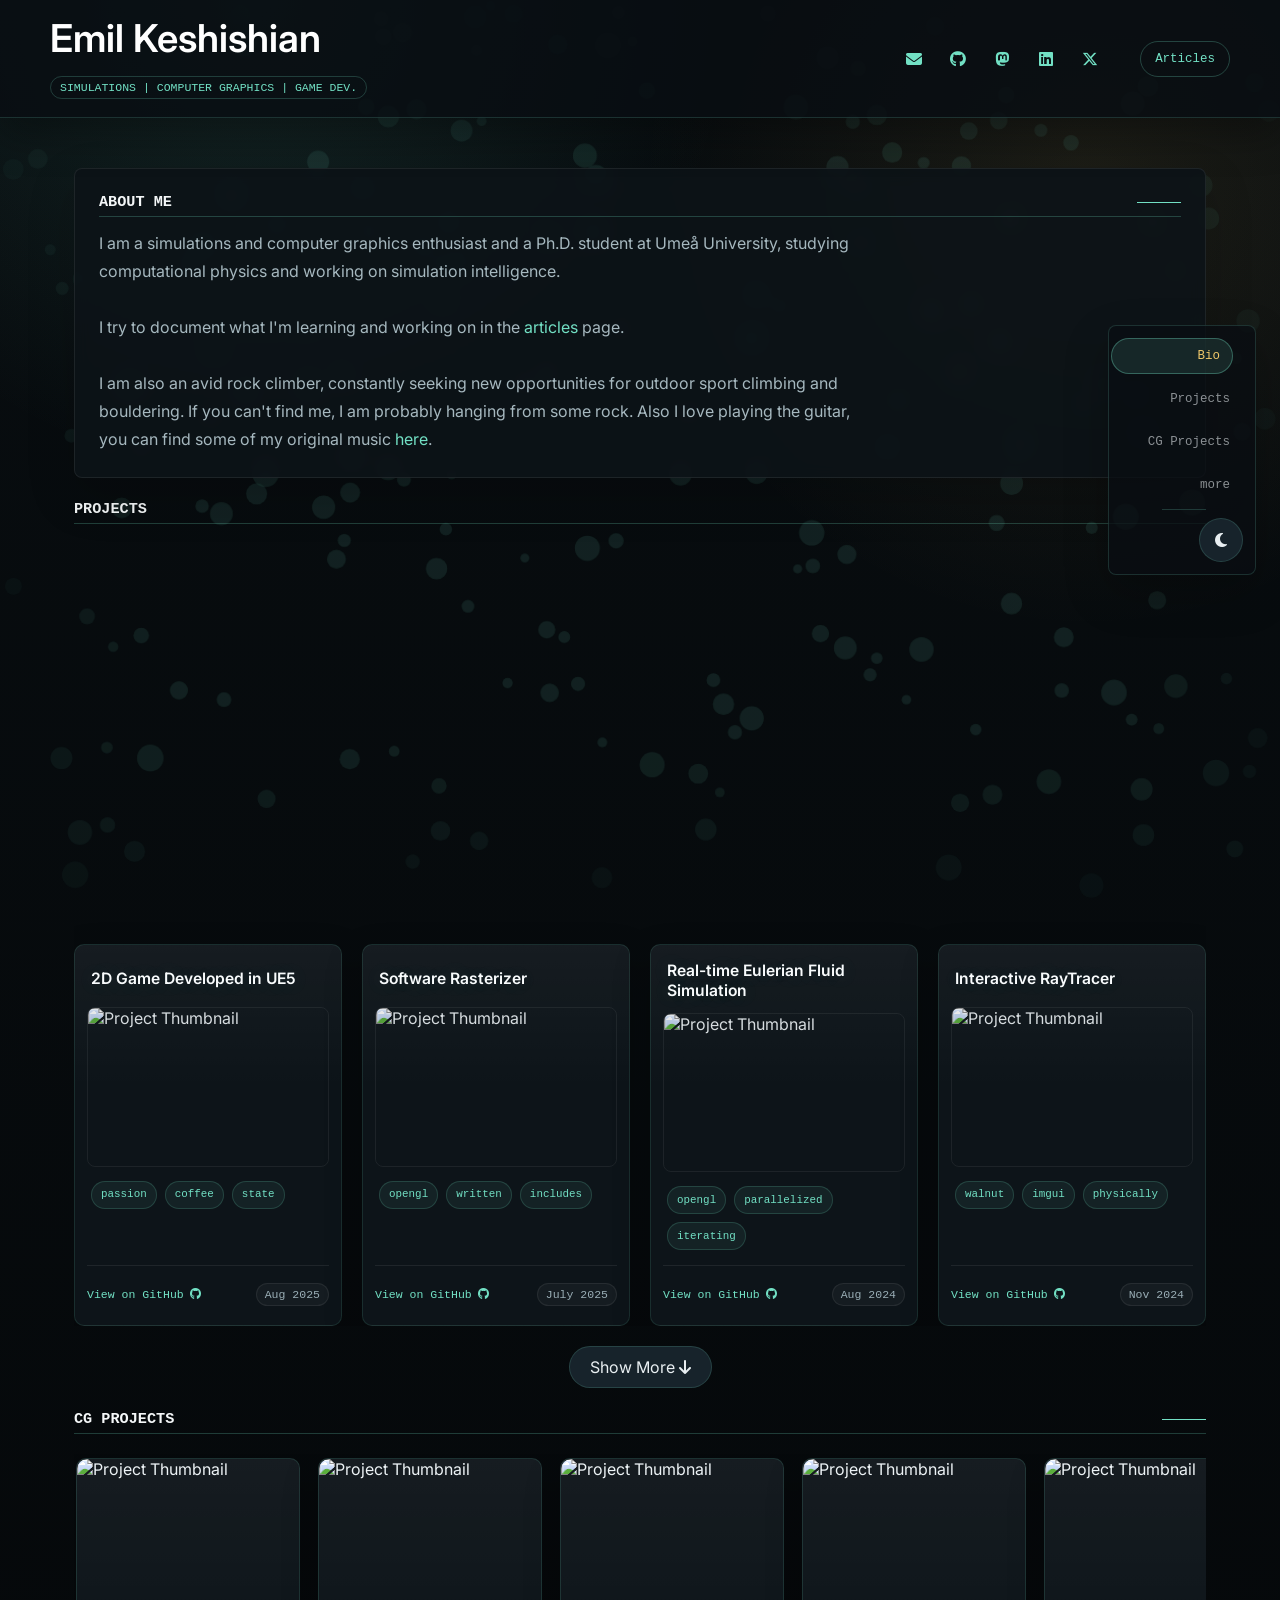
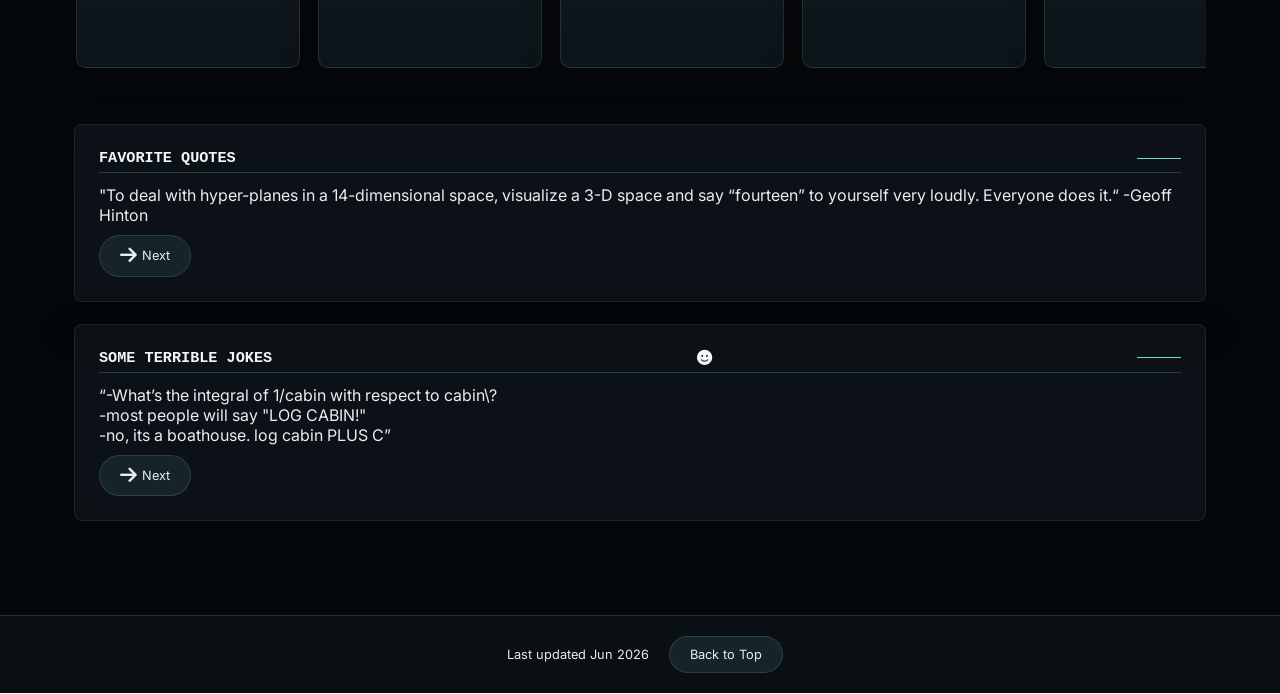
==== commit 0a83a752: "fix: minor fixes" ====
--- a/index.html
+++ b/index.html
@@ -19,7 +19,7 @@
                 <a href="mailto:emil.keshishan@umu.se"><i class="fas fa-envelope"></i></a>
                 <a href="https://github.com/EmilKsh" target="_blank"><i class="fab fa-github"></i></a>
                 <a rel="me" href="https://mastodon.gamedev.place/@Emilkd"><i class="fa-brands fa-mastodon"></i></a>
-                <a href="https://www.linkedin.com/in/emil-keshishian-50ab621b4/" target="_blank"><i class="fab fa-linkedin"></i></a>
+                <a href="https://www.linkedin.com/in/emilksh/" target="_blank"><i class="fab fa-linkedin"></i></a>
                 <!-- <a href="https://drive.google.com/file/d/1CKlAvBtIbfJ9ToDz2MbEmEGNivQzbcNC/view?usp=sharing" target="_blank"><i class="fas fa-file-alt"></i></a> -->
                 <a rel="me" href="https://x.com/Emil_ksh"><i class="fab fa-x-twitter"></i></a>
             </nav>
@@ -57,7 +57,7 @@
     <div class="container">
         <section class="section" id="bio">
             <div class="section-title">About Me</div>
-            <p> I am a simulations, computer graphics, and mathematics enthusiast and a Ph.D. student at Umeå University, studying computational physics and working on simulation intelligence.
+            <p> I am a simulations and computer graphics enthusiast and a Ph.D. student at Umeå University, studying computational physics and working on simulation intelligence.
             </p>
 
             <p><br> I try to document what I'm learning and working on in the <a href="articles.html">articles</a> page.</p>
@@ -265,7 +265,7 @@
                 </div>
 
                 <!-- 2D Position Based Dynamics -->
-                <div class="project">
+                <!-- <div class="project">
                     <h3 class="project-header">2D Position Based Dynamics Simulation</h3>
                     <img src="Images/Projects/Constrained Dynamics.gif" alt="Project Thumbnail">
                     <div class="project-info">
@@ -275,7 +275,7 @@
                         <a href="https://github.com/EmilKD/TenMinutePhysicsProjects" target="_blank">View on GitHub <i class="fab fa-github"></i></a>
                         <span class="project-date">Aug 2024</span>
                     </div>
-                </div>
+                </div> -->
 
                 <!-- Hand Gestures CNN -->
                 <div class="project">
@@ -431,7 +431,7 @@
                 </div>
 
                 <!-- Stewart Platform -->
-                <div class="project">
+                <!-- <div class="project">
                     <h3 class="project-header">Design and Manufacturing of a Stewart Platform</h3>
                     <img src="Images/Projects/StewartPlatform.jpg" alt="Project Thumbnail">
                     <div class="project-info">
@@ -444,7 +444,7 @@
                         </div>
                         <span class="project-date">May 2023</span>
                     </div>
-                </div>
+                </div> -->
 
             </div>
 
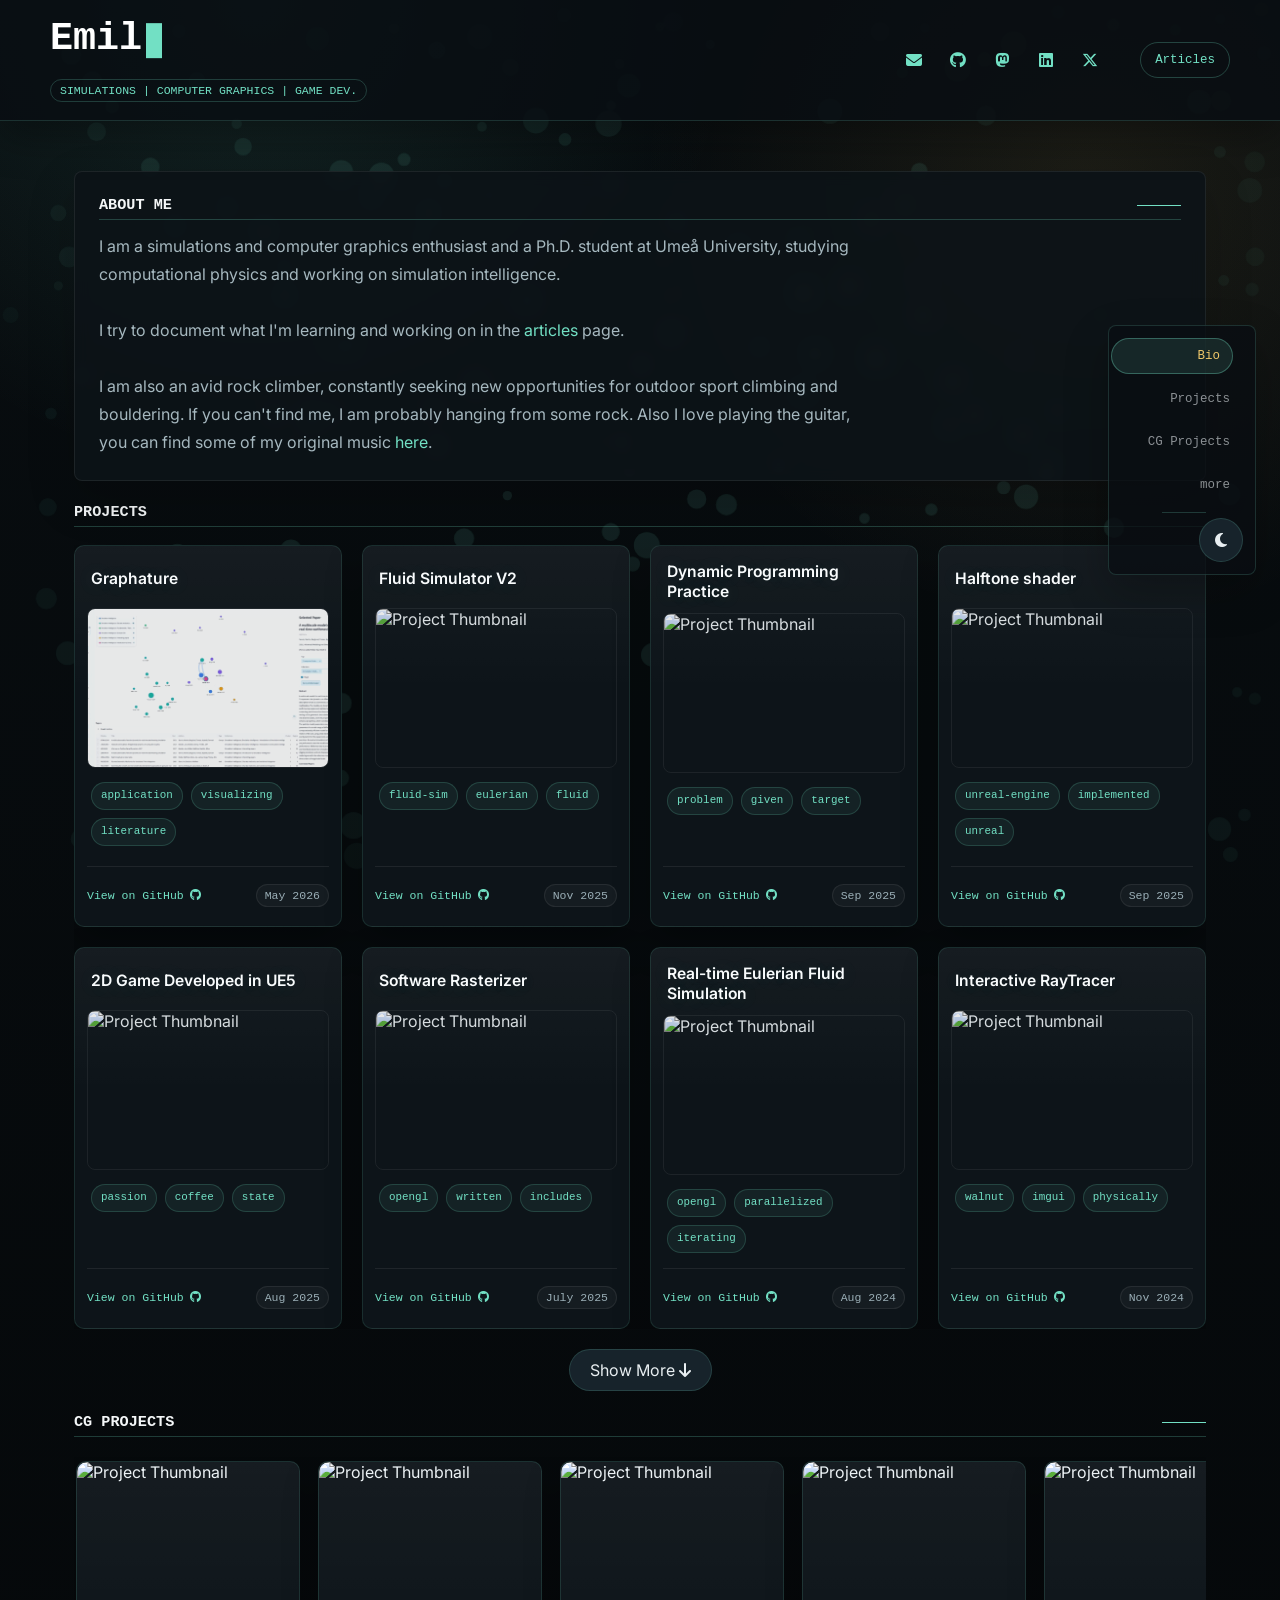
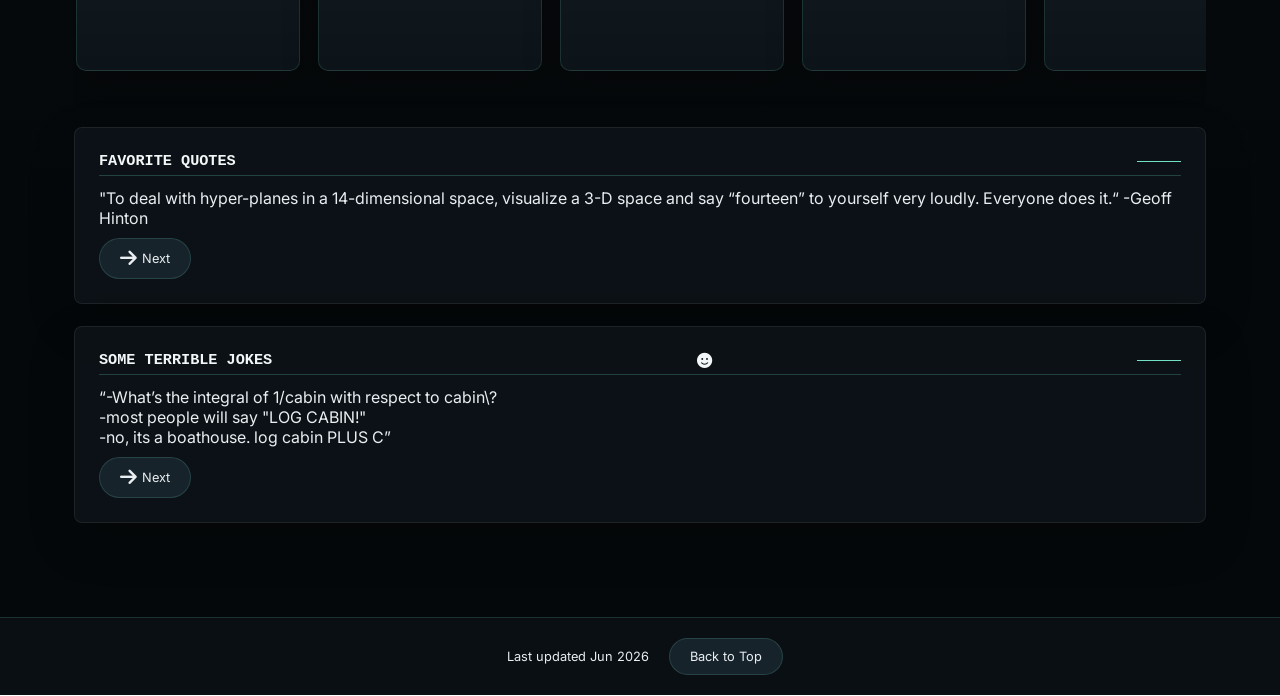
==== commit 2cefdcc2: "name animation added" ====
--- a/index.html
+++ b/index.html
@@ -6,12 +6,12 @@
     <meta name="google-site-verification" content="fWHd7AuyIKU2FDSsax-mWUvRZ1PryeuYMjYUoJtfT48" />
     <title>EmilKsh</title>
     <link href="https://fonts.googleapis.com/css2?family=JetBrains+Mono:wght@400;600&family=Inter:wght@300;400;600&display=swap" rel="stylesheet">
-    <link rel="stylesheet" href="styles.css">
+    <link rel="stylesheet" href="styles.css?v=terminal-cursor">
 </head>
 <body>
     <canvas id="myCanvas"></canvas>
     <script src="2DBallsWithCollision.js"></script>
-    <script src="theme.js"></script>
+    <script src="theme.js?v=terminal-name"></script>
     <header>
         <link href="https://cdnjs.cloudflare.com/ajax/libs/font-awesome/6.6.0/css/all.min.css" rel="stylesheet">
         <div class="header-container">
@@ -27,7 +27,9 @@
             <div class="profile-container">
                 <div class="profile-info">
                     <span class="profile-kicker">computational physics · graphics · tools</span>
-                    <h1>Emil Keshishian</h1>
+                    <h1 class="terminal-name" aria-label="Emil Keshishian">
+                        <span class="terminal-name-text" data-terminal-name>Emil Keshishian</span><span class="terminal-name-cursor" aria-hidden="true"></span>
+                    </h1>
                     <span class="profile-kicker">Simulations | Computer Graphics | Game Dev.</span>
                 </div>
             </div>
--- a/styles.css
+++ b/styles.css
@@ -2345,3 +2345,808 @@
         height: 170px;
     }
 }
+
+/* ---------- Articles Page Refresh ---------- */
+.articles-page {
+    min-height: 100vh;
+    background:
+        radial-gradient(circle at 18% 12%, rgba(114, 224, 196, 0.13), transparent 30%),
+        radial-gradient(circle at 84% 18%, rgba(246, 200, 95, 0.1), transparent 28%),
+        var(--bg-color);
+}
+
+.articles-page canvas {
+    opacity: 0.18;
+}
+
+.articles-page .articles-header {
+    padding: 18px 24px;
+}
+
+.articles-header-container {
+    justify-content: space-between;
+}
+
+.articles-title-block {
+    min-width: 0;
+}
+
+.articles-title-block h1 {
+    color: var(--profile-name-color);
+    font-size: clamp(2rem, 4vw, 3.6rem);
+    font-weight: 600;
+    line-height: 1;
+}
+
+.articles-title-block p {
+    max-width: 58ch;
+    margin-top: 8px;
+    color: var(--profile-desc-color);
+    font-size: 0.98rem;
+    line-height: 1.6;
+}
+
+.articles-actions {
+    flex-direction: row;
+    align-items: center;
+    gap: 10px;
+}
+
+.articles-page .articles-actions .article-tab {
+    order: 0;
+    width: auto;
+    min-width: 0;
+    gap: 8px;
+    margin: 0;
+    padding: 0 15px;
+    justify-content: center;
+}
+
+.articles-page .theme-toggle-btn {
+    order: 1;
+    margin: 0;
+}
+
+.articles-container {
+    display: grid;
+    gap: 24px;
+    max-width: 1060px;
+    padding-top: 38px;
+}
+
+.articles-hero {
+    display: grid;
+    grid-template-columns: minmax(0, 1.2fr) minmax(260px, 0.8fr);
+    gap: 28px;
+    align-items: end;
+    padding: 28px 0 8px;
+}
+
+.articles-eyebrow,
+.article-card-status,
+.article-card-meta span,
+.article-card-cta {
+    font-family: 'JetBrains Mono', monospace;
+}
+
+.articles-eyebrow {
+    display: inline-flex;
+    margin-bottom: 12px;
+    padding: 6px 10px;
+    border: 1px solid rgba(114, 224, 196, 0.22);
+    border-radius: 999px;
+    color: var(--accent-color);
+    font-size: 0.74rem;
+    text-transform: uppercase;
+}
+
+.articles-hero h2 {
+    max-width: 720px;
+    color: var(--text-color);
+    font-size: clamp(2rem, 5vw, 4.4rem);
+    font-weight: 600;
+    line-height: 1.02;
+}
+
+.articles-hero p {
+    max-width: 36ch;
+    color: var(--profile-desc-color);
+    font-size: 1rem;
+    line-height: 1.75;
+}
+
+.articles-list {
+    display: grid;
+    grid-template-columns: repeat(2, minmax(0, 1fr));
+    gap: 18px;
+    align-items: stretch;
+}
+
+.article-card {
+    position: relative;
+    overflow: hidden;
+    min-height: 310px;
+    border: 1px solid rgba(114, 224, 196, 0.16);
+    border-radius: 10px;
+    background:
+        linear-gradient(145deg, rgba(114, 224, 196, 0.12), transparent 34%),
+        linear-gradient(180deg, rgba(255, 255, 255, 0.045), transparent 58%),
+        var(--project-bg);
+    box-shadow: 0 22px 55px rgba(0, 0, 0, 0.26);
+    transition: transform 0.22s ease, border-color 0.22s ease, box-shadow 0.22s ease;
+}
+
+.article-card::before {
+    content: "";
+    position: absolute;
+    inset: auto 22px 22px auto;
+    width: 118px;
+    aspect-ratio: 1;
+    border: 1px solid rgba(246, 200, 95, 0.26);
+    border-radius: 50%;
+    opacity: 0.48;
+}
+
+.article-card-link {
+    position: relative;
+    display: flex;
+    min-height: inherit;
+    flex-direction: column;
+    gap: 16px;
+    padding: 26px;
+    color: var(--text-color);
+}
+
+a.article-card-link:hover {
+    color: var(--text-color);
+    text-decoration: none;
+}
+
+.article-card:hover {
+    transform: translateY(-4px);
+    border-color: rgba(114, 224, 196, 0.34);
+    box-shadow: 0 30px 70px rgba(0, 0, 0, 0.32);
+}
+
+.article-card-status {
+    width: fit-content;
+    padding: 6px 10px;
+    border: 1px solid rgba(114, 224, 196, 0.24);
+    border-radius: 999px;
+    background: rgba(114, 224, 196, 0.08);
+    color: var(--accent-color);
+    font-size: 0.72rem;
+    text-transform: uppercase;
+}
+
+.article-card h2 {
+    max-width: 14ch;
+    color: #f8fbfc;
+    font-size: clamp(1.8rem, 4vw, 3rem);
+    font-weight: 600;
+    line-height: 1;
+}
+
+.article-card p {
+    max-width: 54ch;
+    color: var(--profile-desc-color);
+    font-size: 0.98rem;
+    line-height: 1.65;
+}
+
+.article-card-meta {
+    display: flex;
+    flex-wrap: wrap;
+    gap: 8px;
+    margin-top: auto;
+}
+
+.article-card-meta span {
+    display: inline-flex;
+    align-items: center;
+    min-height: 28px;
+    padding: 5px 9px;
+    border: 1px solid rgba(232, 238, 241, 0.1);
+    border-radius: 999px;
+    color: var(--profile-desc-color);
+    font-size: 0.68rem;
+}
+
+.article-card-cta {
+    display: inline-flex;
+    align-items: center;
+    gap: 8px;
+    width: fit-content;
+    color: var(--accent-color);
+    font-size: 0.78rem;
+}
+
+.article-card-muted {
+    border-color: rgba(232, 238, 241, 0.08);
+    background:
+        linear-gradient(145deg, rgba(246, 200, 95, 0.1), transparent 34%),
+        rgba(255, 255, 255, 0.025);
+}
+
+.article-card-muted .article-card-link {
+    cursor: default;
+}
+
+[data-theme="light"] .articles-page {
+    background:
+        radial-gradient(circle at 18% 12%, rgba(14, 126, 116, 0.12), transparent 30%),
+        radial-gradient(circle at 84% 18%, rgba(190, 122, 24, 0.1), transparent 28%),
+        var(--bg-color);
+}
+
+[data-theme="light"] .article-card {
+    border-color: rgba(8, 126, 116, 0.16);
+    background:
+        linear-gradient(145deg, rgba(8, 126, 116, 0.08), transparent 36%),
+        linear-gradient(180deg, rgba(255, 255, 255, 0.68), transparent 58%),
+        var(--project-bg);
+    box-shadow: 0 22px 48px rgba(15, 23, 42, 0.1);
+}
+
+[data-theme="light"] .article-card h2 {
+    color: #111827;
+}
+
+[data-theme="light"] .article-card-meta span {
+    border-color: rgba(15, 23, 42, 0.1);
+}
+
+@media (max-width: 768px) {
+    .articles-page .articles-header {
+        position: sticky;
+        padding: 14px 16px;
+    }
+
+    .articles-header-container {
+        align-items: center;
+        gap: 14px;
+    }
+
+    .articles-title-block h1 {
+        font-size: 1.8rem;
+    }
+
+    .articles-title-block p {
+        display: none;
+    }
+
+    .articles-page .profile-kicker {
+        display: none;
+    }
+
+    .articles-page .articles-actions .article-tab span {
+        display: none;
+    }
+
+    .articles-page .articles-actions .article-tab {
+        width: 42px;
+        height: 42px;
+        padding: 0;
+    }
+
+    .articles-container {
+        padding-top: 20px;
+    }
+
+    .articles-hero {
+        grid-template-columns: 1fr;
+        gap: 16px;
+        padding-top: 10px;
+    }
+
+    .articles-hero h2 {
+        font-size: 2.2rem;
+    }
+
+    .articles-list {
+        grid-template-columns: 1fr;
+    }
+
+    .article-card {
+        min-height: 284px;
+    }
+
+    .article-card-link {
+        padding: 22px;
+    }
+}
+
+/* ---------- Article Reader Template ---------- */
+.article-reader-page {
+    min-height: 100vh;
+    background:
+        radial-gradient(circle at 15% 10%, rgba(114, 224, 196, 0.12), transparent 30%),
+        radial-gradient(circle at 86% 14%, rgba(246, 200, 95, 0.09), transparent 28%),
+        var(--bg-color);
+}
+
+.article-reader-page canvas {
+    opacity: 0.16;
+}
+
+.article-reader-header {
+    padding: 18px 24px;
+}
+
+.article-reader-header-container {
+    justify-content: space-between;
+}
+
+.article-reader-title-block {
+    min-width: 0;
+}
+
+.article-reader-title-block h1 {
+    color: var(--profile-name-color);
+    font-size: clamp(2rem, 4vw, 3.5rem);
+    font-weight: 600;
+    line-height: 1;
+}
+
+.article-reader-title-block p {
+    max-width: 62ch;
+    margin-top: 8px;
+    color: var(--profile-desc-color);
+    font-size: 0.98rem;
+    line-height: 1.6;
+}
+
+.article-reader-actions {
+    flex-direction: row;
+    align-items: center;
+    gap: 10px;
+}
+
+.article-reader-page .article-reader-actions .article-tab {
+    order: 0;
+    width: auto;
+    min-width: 0;
+    gap: 8px;
+    margin: 0;
+    padding: 0 15px;
+    justify-content: center;
+}
+
+.article-reader-page .article-reader-actions .theme-toggle-btn {
+    order: 1;
+    margin: 0;
+}
+
+.article-reader-container {
+    display: grid;
+    gap: 26px;
+    max-width: 1180px;
+    padding-top: 38px;
+}
+
+.article-reader-hero {
+    display: grid;
+    grid-template-columns: minmax(0, 1fr) auto;
+    gap: 24px;
+    align-items: end;
+    padding: 28px 0 4px;
+}
+
+.article-reader-summary h2 {
+    max-width: 760px;
+    color: var(--text-color);
+    font-size: clamp(2rem, 5vw, 4.3rem);
+    font-weight: 600;
+    line-height: 1.02;
+}
+
+.article-reader-meta {
+    display: flex;
+    flex-wrap: wrap;
+    justify-content: flex-end;
+    gap: 8px;
+    max-width: 330px;
+}
+
+.article-reader-meta span,
+.article-sidebar-label {
+    font-family: 'JetBrains Mono', monospace;
+}
+
+.article-reader-meta span {
+    display: inline-flex;
+    min-height: 30px;
+    align-items: center;
+    padding: 6px 10px;
+    border: 1px solid rgba(114, 224, 196, 0.18);
+    border-radius: 999px;
+    background: rgba(114, 224, 196, 0.06);
+    color: var(--accent-color);
+    font-size: 0.7rem;
+}
+
+.article-reader-shell {
+    display: grid;
+    grid-template-columns: minmax(190px, 230px) minmax(0, 860px);
+    gap: 24px;
+    align-items: start;
+}
+
+.article-reader-sidebar {
+    position: sticky;
+    top: 190px;
+    padding: 18px;
+    border: 1px solid rgba(114, 224, 196, 0.14);
+    border-radius: 10px;
+    background: rgba(255, 255, 255, 0.035);
+    color: var(--profile-desc-color);
+}
+
+.article-sidebar-label {
+    display: block;
+    margin-bottom: 10px;
+    color: var(--accent-color);
+    font-size: 0.72rem;
+    text-transform: uppercase;
+}
+
+.article-reader-sidebar p {
+    font-size: 0.86rem;
+    line-height: 1.6;
+}
+
+.article-sidebar-list {
+    display: grid;
+    gap: 12px;
+    margin: 0;
+}
+
+.article-sidebar-list div {
+    display: grid;
+    gap: 3px;
+    padding-bottom: 10px;
+    border-bottom: 1px solid rgba(114, 224, 196, 0.12);
+}
+
+.article-sidebar-list div:last-child {
+    border-bottom: 0;
+    padding-bottom: 0;
+}
+
+.article-sidebar-list dt {
+    color: var(--profile-desc-color);
+    font-family: 'JetBrains Mono', monospace;
+    font-size: 0.68rem;
+    text-transform: uppercase;
+}
+
+.article-sidebar-list dd {
+    color: var(--text-color);
+    font-size: 0.86rem;
+}
+
+.article-reader-sidebar a {
+    display: inline-flex;
+    margin-top: 14px;
+    color: var(--accent-color);
+    font-family: 'JetBrains Mono', monospace;
+    font-size: 0.76rem;
+}
+
+.article-reader-section {
+    width: 100%;
+    max-width: 860px;
+    margin: 0;
+    padding: clamp(26px, 5vw, 54px);
+    border: 1px solid rgba(114, 224, 196, 0.14);
+    border-radius: 10px;
+    background:
+        linear-gradient(180deg, rgba(114, 224, 196, 0.035), transparent 42%),
+        #0d1419;
+    color: #e8eef1;
+    box-shadow: 0 24px 70px rgba(0, 0, 0, 0.3);
+    backdrop-filter: none;
+    -webkit-backdrop-filter: none;
+}
+
+[data-theme="light"] .article-reader-page {
+    background:
+        radial-gradient(circle at 15% 10%, rgba(8, 126, 116, 0.1), transparent 30%),
+        radial-gradient(circle at 86% 14%, rgba(190, 122, 24, 0.09), transparent 28%),
+        var(--bg-color);
+}
+
+[data-theme="light"] .article-reader-section {
+    border-color: rgba(8, 126, 116, 0.14);
+    background:
+        linear-gradient(180deg, rgba(8, 126, 116, 0.035), transparent 45%),
+        #f7fbfa;
+    color: #172033;
+    box-shadow: 0 24px 62px rgba(15, 23, 42, 0.12);
+}
+
+[data-theme="light"] .article-reader-sidebar {
+    border-color: rgba(8, 126, 116, 0.14);
+    background: rgba(255, 255, 255, 0.68);
+}
+
+.article-reader-section .markdown-body {
+    color: inherit;
+    font-size: 1.02rem;
+    line-height: 1.82;
+}
+
+.article-reader-section .markdown-body h1,
+.article-reader-section .markdown-body h2,
+.article-reader-section .markdown-body h3 {
+    color: inherit;
+    letter-spacing: 0;
+}
+
+.article-reader-section .markdown-body h1 {
+    margin-top: 2.1em;
+    font-size: clamp(2rem, 4vw, 3rem);
+    line-height: 1.05;
+}
+
+.article-reader-section .markdown-body h2 {
+    margin-top: 2.2em;
+    padding-top: 0.35em;
+    border-top: 1px solid rgba(159, 226, 191, 0.12);
+    font-size: clamp(1.45rem, 3vw, 2.1rem);
+}
+
+.article-reader-section .markdown-body h3 {
+    margin-top: 1.8em;
+    color: #72e0c4;
+    font-size: 1.12rem;
+}
+
+.article-reader-section .markdown-body h1:first-child,
+.article-reader-section .markdown-body h2:first-child,
+.article-reader-section .markdown-body h3:first-child {
+    margin-top: 0;
+    padding-top: 0;
+    border-top: 0;
+}
+
+[data-theme="light"] .article-reader-section .markdown-body h2 {
+    border-top-color: rgba(8, 126, 116, 0.12);
+}
+
+[data-theme="light"] .article-reader-section .markdown-body h3 {
+    color: #087e74;
+}
+
+.article-reader-section .markdown-body p {
+    margin-bottom: 1.15em;
+}
+
+.article-reader-section .markdown-body a {
+    color: #72e0c4;
+    font-weight: 400;
+}
+
+[data-theme="light"] .article-reader-section .markdown-body a {
+    color: #087e74;
+}
+
+.article-reader-section .markdown-body hr {
+    height: 1px;
+    margin: 2.4em 0;
+    border: 0;
+    background: linear-gradient(90deg, transparent, rgba(114, 224, 196, 0.38), transparent);
+}
+
+.article-reader-section .markdown-body code {
+    border-radius: 5px;
+    background: rgba(114, 224, 196, 0.08);
+    padding: 0.1em 0.32em;
+    color: inherit;
+    font-size: 0.9em;
+}
+
+[data-theme="light"] .article-reader-section .markdown-body hr {
+    background: linear-gradient(90deg, transparent, rgba(8, 126, 116, 0.32), transparent);
+}
+
+[data-theme="light"] .article-reader-section .markdown-body code {
+    background: rgba(8, 126, 116, 0.08);
+}
+
+.article-reader-section .markdown-body .math-display,
+.article-reader-section .markdown-body mjx-container[display="true"] {
+    margin: 1.3em 0;
+    border: 1px solid rgba(159, 226, 191, 0.16);
+    border-radius: 8px;
+    background: rgba(159, 226, 191, 0.06);
+    padding: 1em;
+}
+
+[data-theme="light"] .article-reader-section .markdown-body .math-display,
+[data-theme="light"] .article-reader-section .markdown-body mjx-container[display="true"] {
+    border-color: rgba(15, 118, 110, 0.12);
+    background: rgba(15, 118, 110, 0.035);
+}
+
+.article-reader-section .markdown-body .callout {
+    margin: 1.4em 0;
+    border: 1px solid rgba(114, 224, 196, 0.22);
+    border-left: 5px solid #72e0c4;
+    border-radius: 8px;
+    background: rgba(114, 224, 196, 0.075);
+    color: #e8fffb;
+    padding: 14px 16px;
+    box-shadow: 0 10px 26px rgba(114, 224, 196, 0.06);
+}
+
+.article-reader-section .markdown-body .callout-title {
+    display: flex;
+    align-items: center;
+    gap: 8px;
+    font-family: 'JetBrains Mono', monospace;
+    font-size: 0.78rem;
+    text-transform: uppercase;
+}
+
+.article-reader-section .markdown-body .callout-title::before {
+    content: "!";
+    display: inline-flex;
+    width: 20px;
+    height: 20px;
+    align-items: center;
+    justify-content: center;
+    border-radius: 50%;
+    background: currentColor;
+    color: #ffffff;
+    font-size: 0.72rem;
+    font-weight: 600;
+}
+
+.article-reader-section .markdown-body .callout-attention,
+.article-reader-section .markdown-body .callout-warning {
+    border-color: #8a5b12;
+    border-left-color: #f59e0b;
+    background: #2a2112;
+    color: #fff6df;
+}
+
+[data-theme="light"] .article-reader-section .markdown-body .callout {
+    background: rgba(8, 126, 116, 0.07);
+    border-color: rgba(8, 126, 116, 0.2);
+    border-left-color: #087e74;
+    color: #173331;
+}
+
+[data-theme="light"] .article-reader-section .markdown-body .callout-attention,
+[data-theme="light"] .article-reader-section .markdown-body .callout-warning {
+    background: #fff7e6;
+    border-color: #f6c35b;
+    border-left-color: #d97706;
+    color: #2d2111;
+}
+
+.article-reader-footer {
+    border-top: 1px solid var(--header-border);
+}
+
+/* ---------- Terminal Name Animation ---------- */
+.terminal-name {
+    display: flex;
+    width: fit-content;
+    align-items: center;
+    min-height: 1.12em;
+    color: var(--profile-name-color);
+    font-family: 'JetBrains Mono', monospace;
+    white-space: nowrap;
+}
+
+.terminal-name-text {
+    display: inline-block;
+    font: inherit;
+    letter-spacing: 0;
+}
+
+.terminal-name-cursor {
+    display: inline-block;
+    width: 0.42em;
+    height: 0.92em;
+    margin-left: 0.1em;
+    background: var(--accent-color);
+    transform: translateY(0.03em);
+    animation: terminal-cursor-blink 1s steps(2, start) infinite;
+}
+
+@keyframes terminal-cursor-blink {
+    0%,
+    45% {
+        opacity: 1;
+    }
+
+    46%,
+    100% {
+        opacity: 0;
+    }
+}
+
+@media (prefers-reduced-motion: reduce) {
+    .terminal-name-cursor {
+        animation: none;
+        opacity: 1;
+    }
+}
+
+@media (max-width: 900px) {
+    .article-reader-shell {
+        grid-template-columns: 1fr;
+    }
+
+    .article-reader-sidebar {
+        position: static;
+        display: flex;
+        flex-wrap: wrap;
+        gap: 10px 18px;
+        align-items: center;
+        justify-content: space-between;
+    }
+
+    .article-reader-sidebar p {
+        max-width: 56ch;
+    }
+}
+
+@media (max-width: 768px) {
+    .article-reader-header {
+        padding: 14px 16px;
+    }
+
+    .article-reader-header-container {
+        align-items: center;
+        gap: 14px;
+    }
+
+    .article-reader-title-block h1 {
+        font-size: 1.7rem;
+    }
+
+    .article-reader-title-block p,
+    .article-reader-page .profile-kicker {
+        display: none;
+    }
+
+    .article-reader-page .article-reader-actions .article-tab span {
+        display: none;
+    }
+
+    .article-reader-page .article-reader-actions .article-tab {
+        width: 42px;
+        height: 42px;
+        padding: 0;
+    }
+
+    .article-reader-container {
+        padding-top: 18px;
+    }
+
+    .article-reader-hero {
+        grid-template-columns: 1fr;
+        gap: 18px;
+        padding-top: 10px;
+    }
+
+    .article-reader-summary h2 {
+        font-size: 2.15rem;
+    }
+
+    .article-reader-meta {
+        justify-content: flex-start;
+    }
+
+    .article-reader-section {
+        padding: 24px 18px;
+    }
+
+    .article-reader-section .markdown-body {
+        font-size: 0.98rem;
+    }
+}
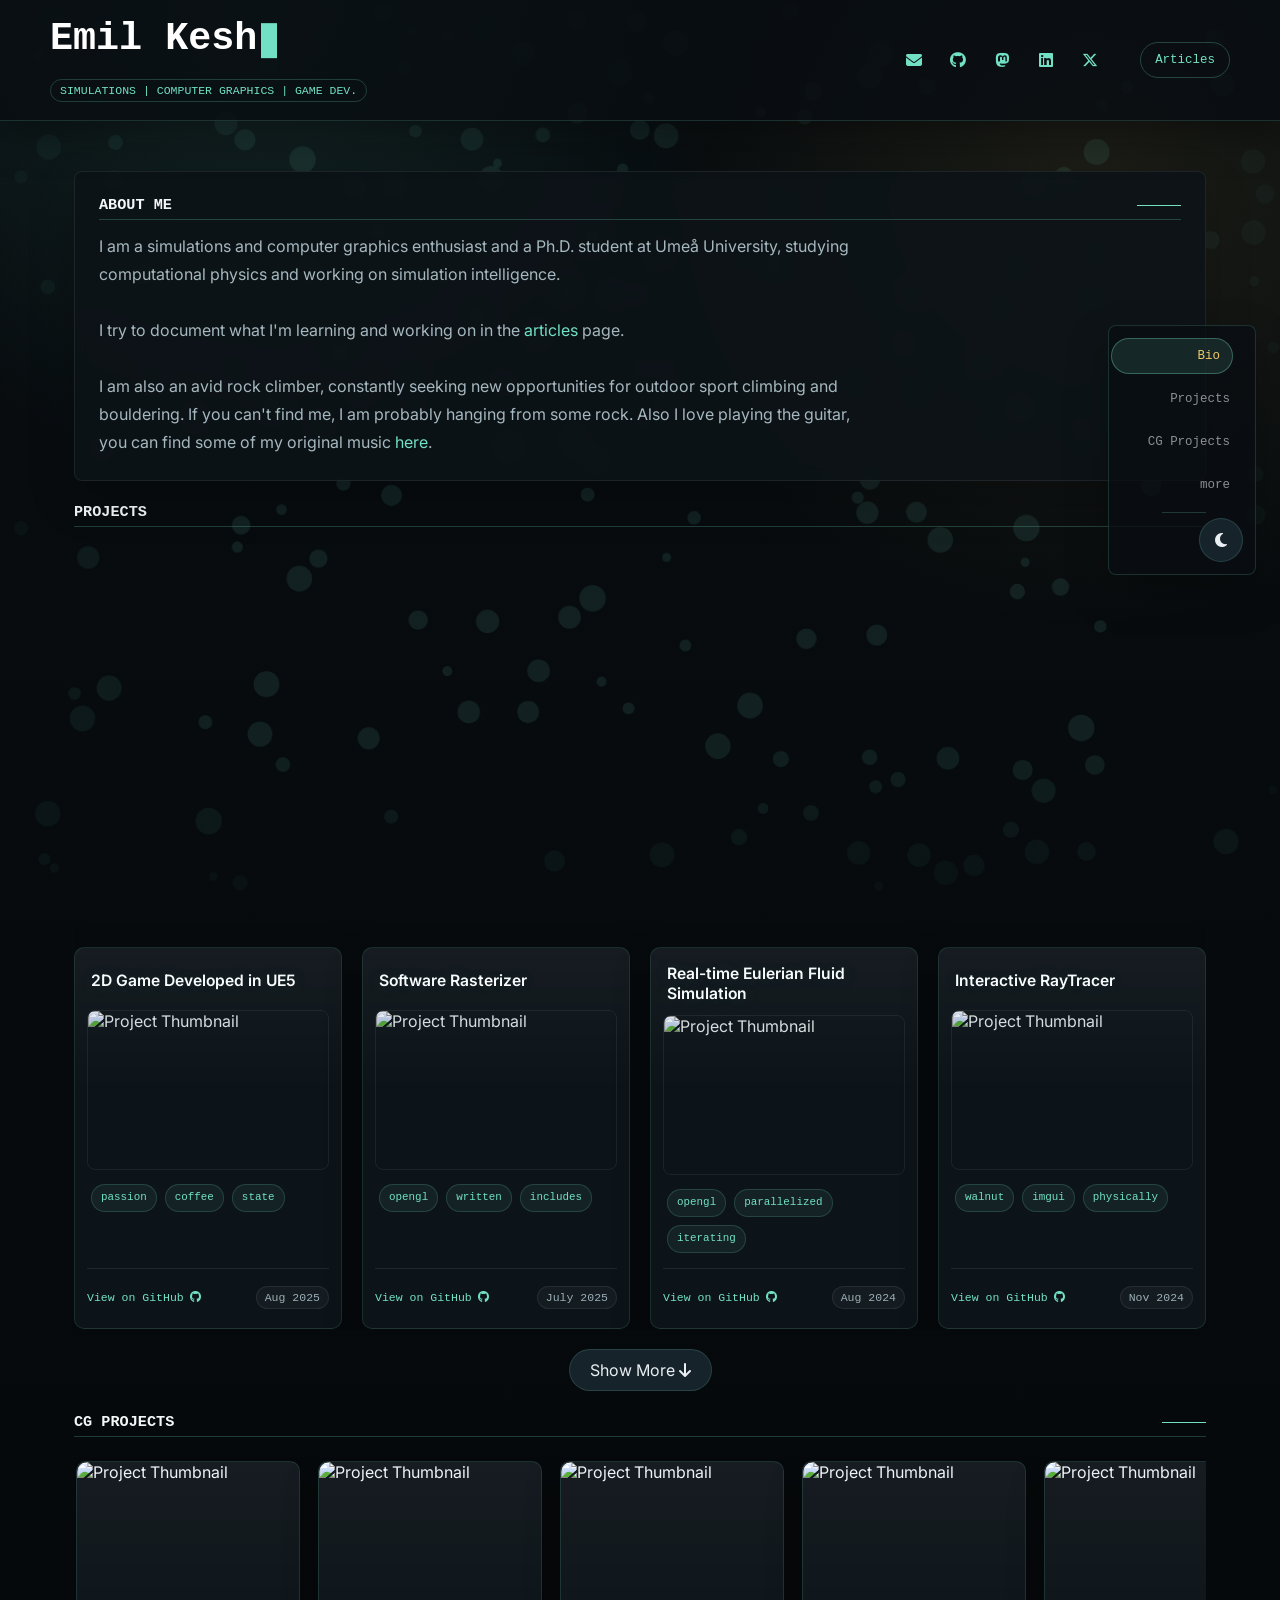
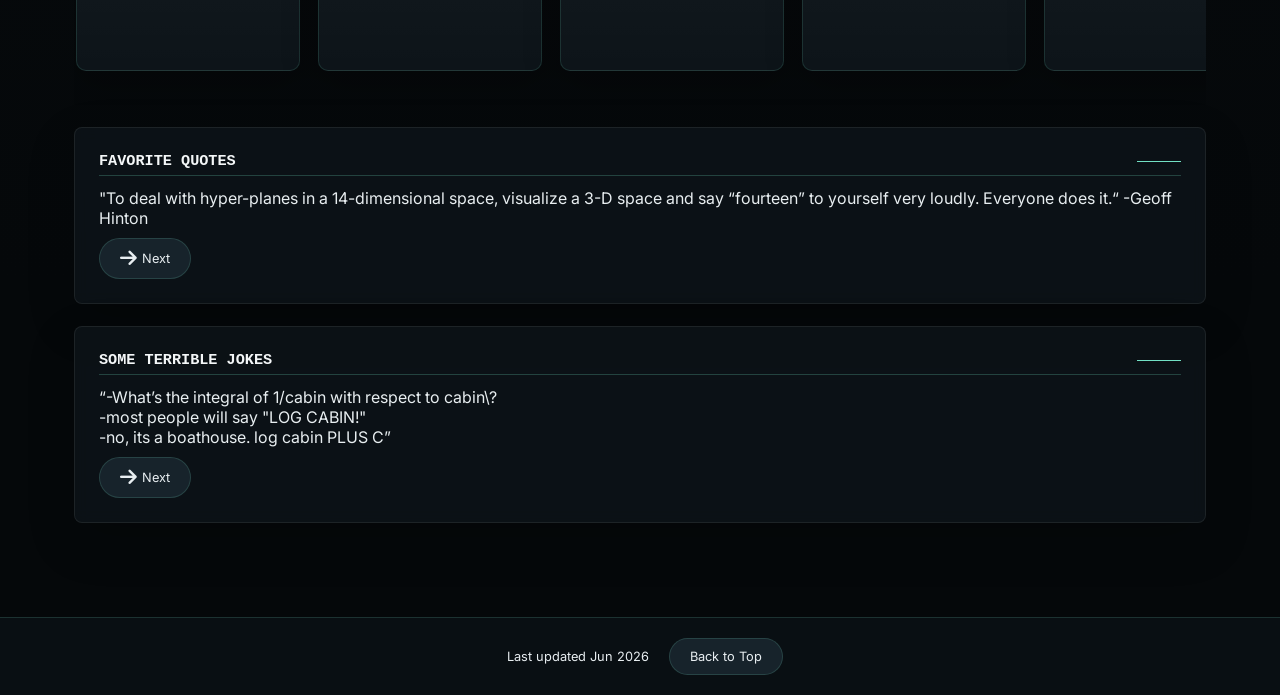
==== commit 6f97508a: "articles updated" ====
--- a/index.html
+++ b/index.html
@@ -597,7 +597,7 @@
     
         <section class="section" id="jokes">
             <div class="section-title">
-                Some terrible jokes <i class="fa-solid fa-face-smile"></i>
+                Some terrible jokes
             </div>
             
             <p id="joke-text">“-What’s the integral of 1/cabin with respect to cabin\?<br>-most people will say "LOG CABIN!"<br>-no, its a boathouse. log cabin PLUS C”</p>
